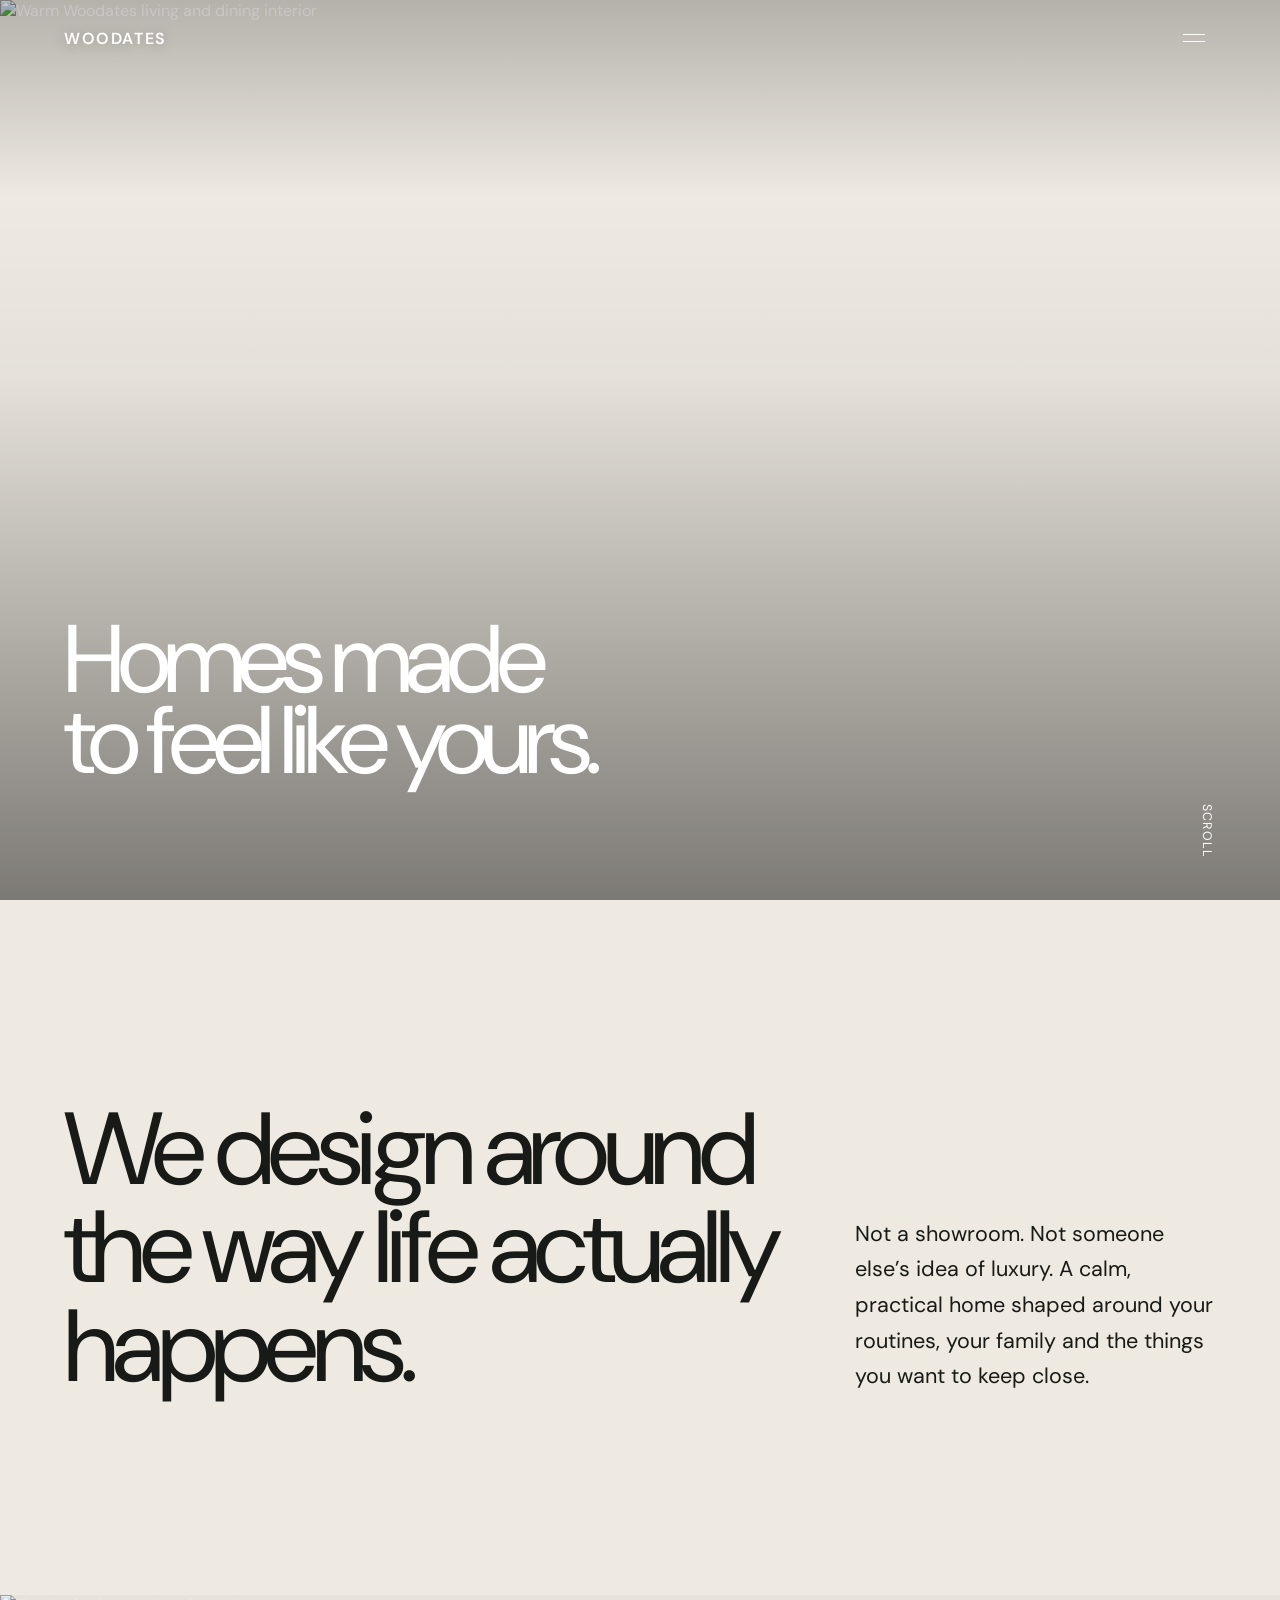
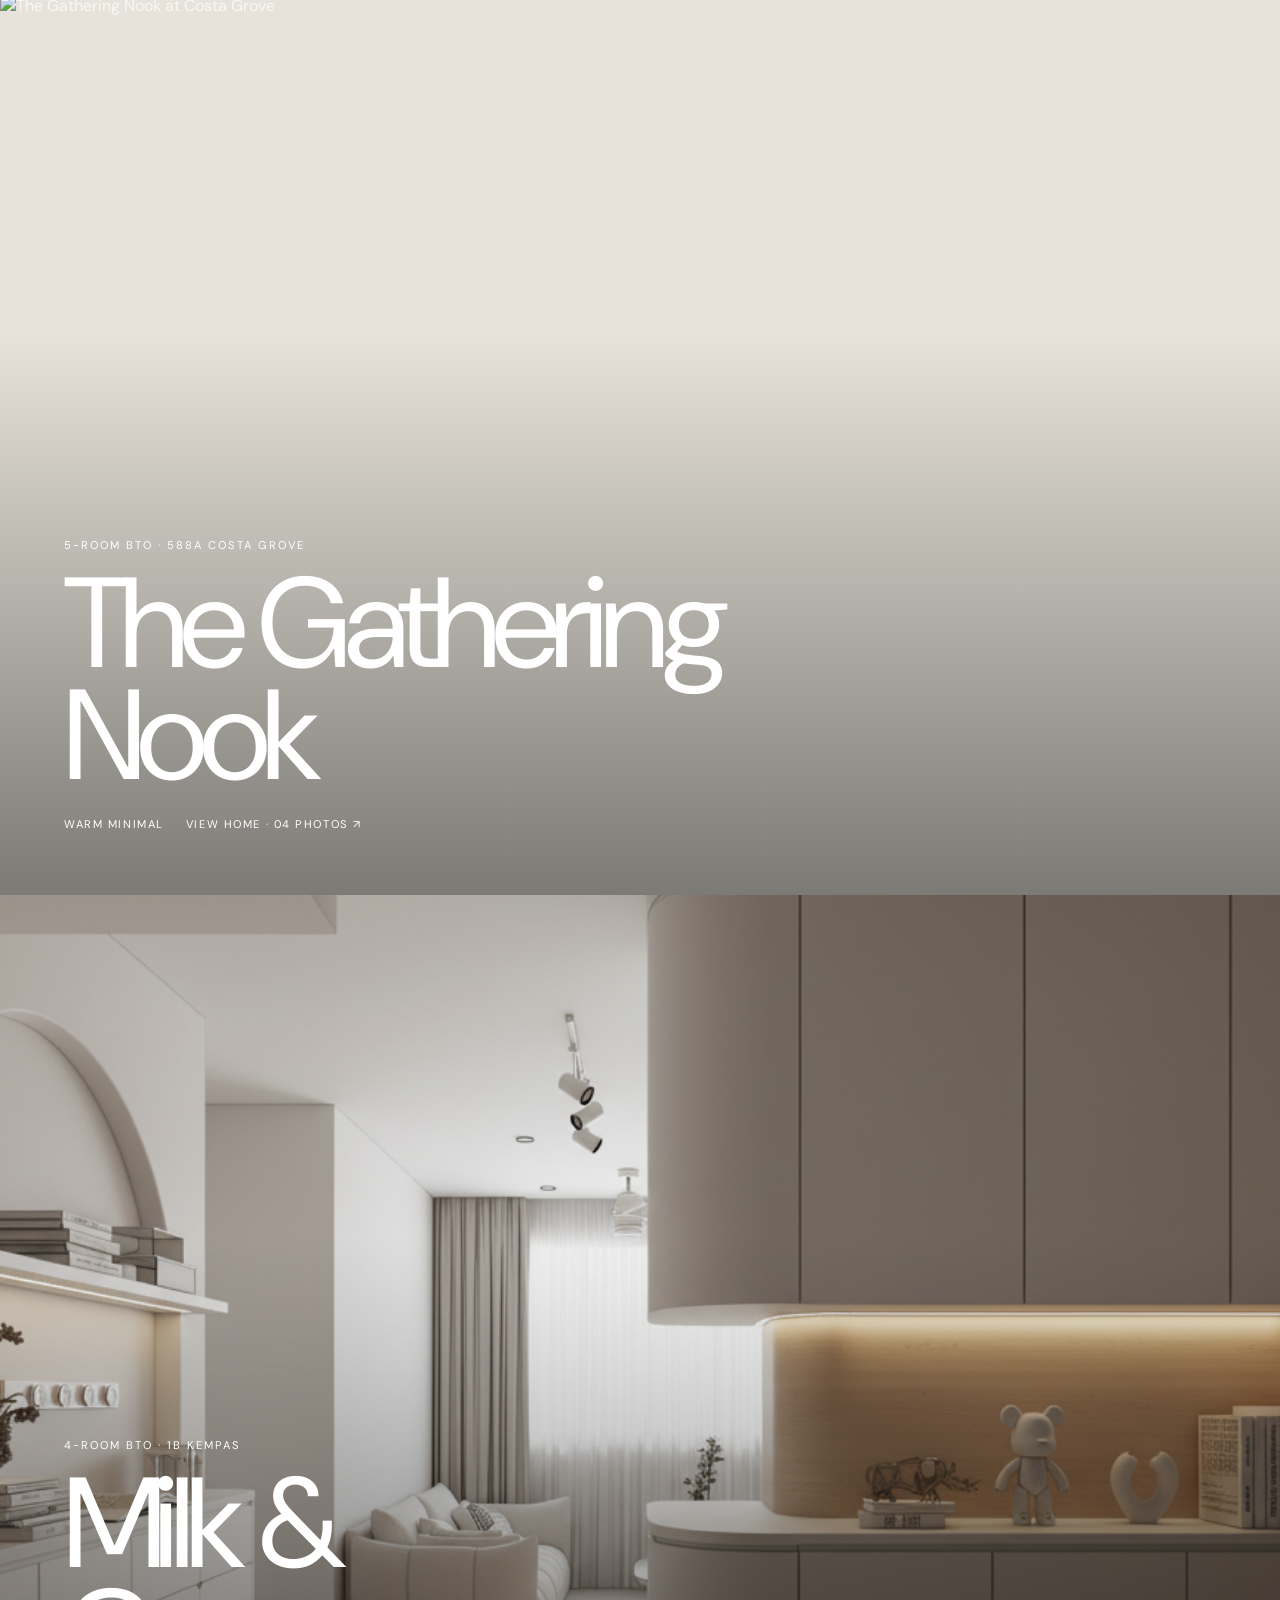
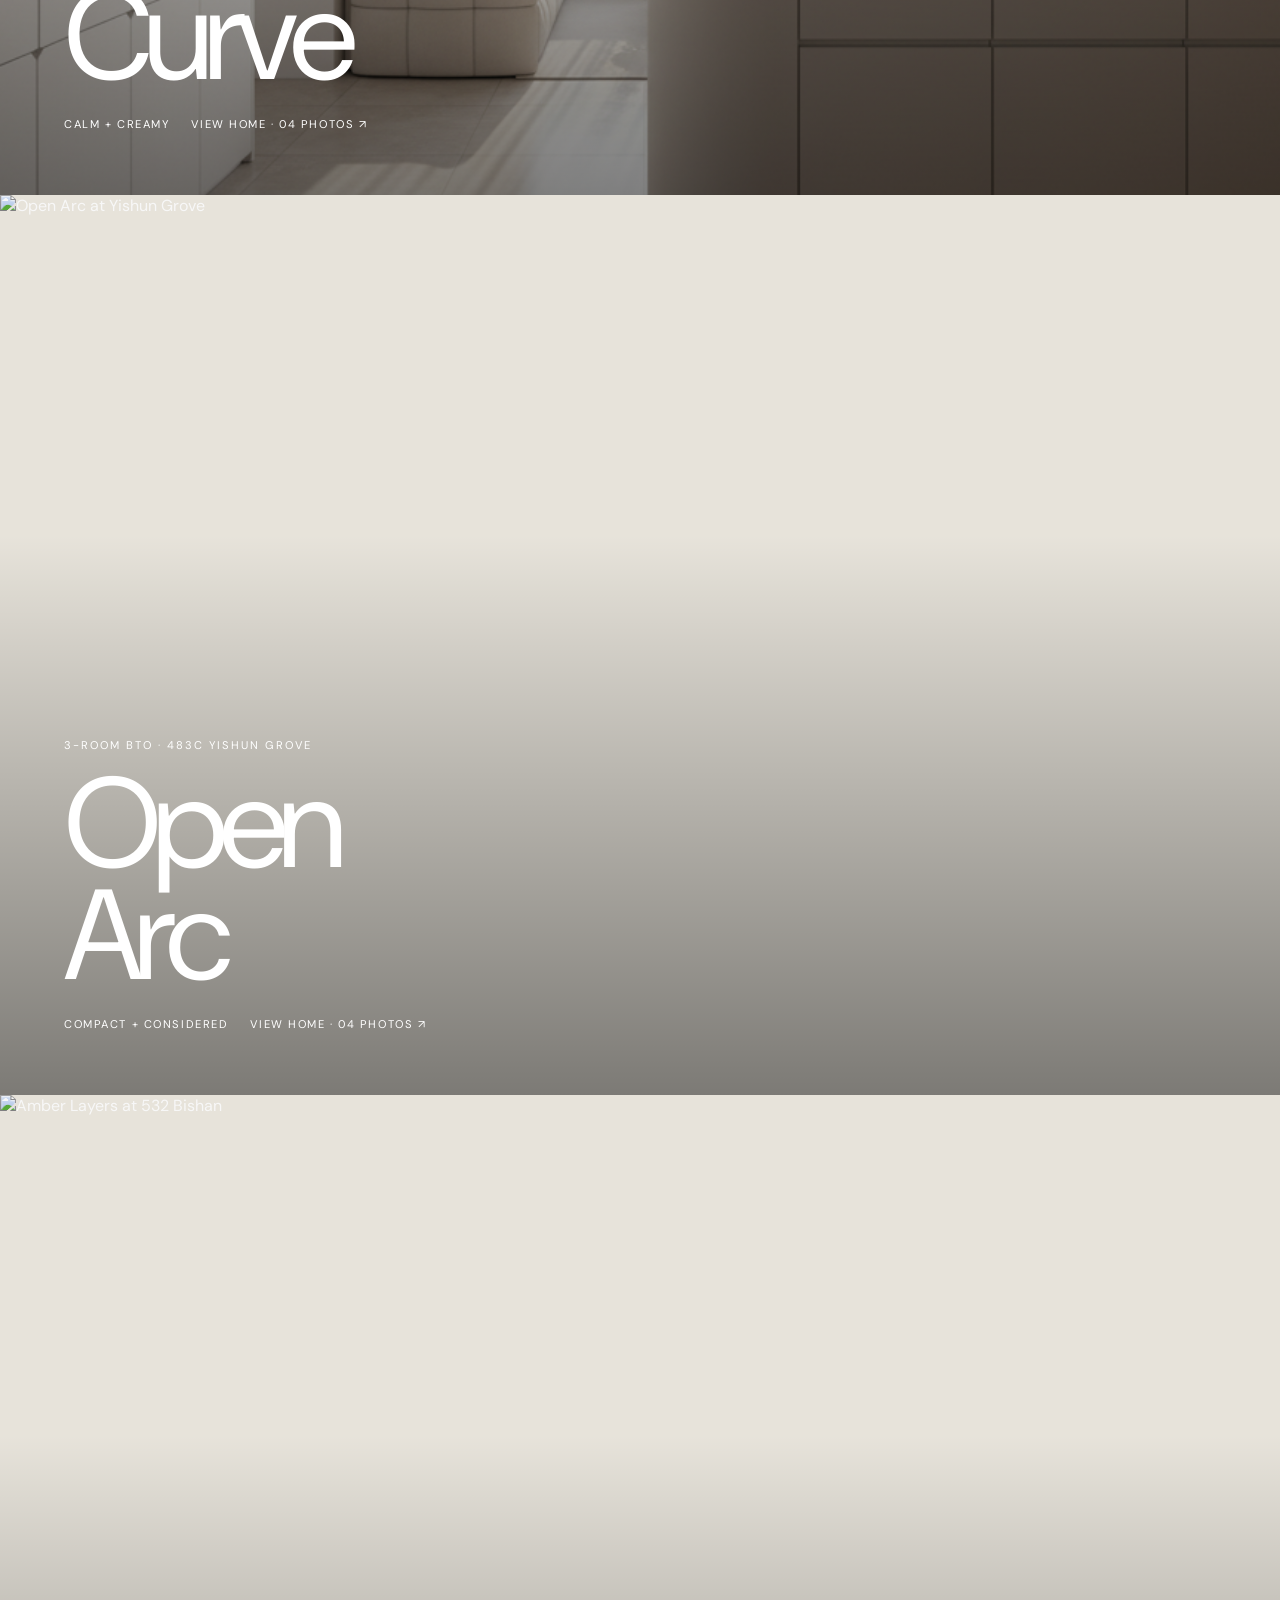
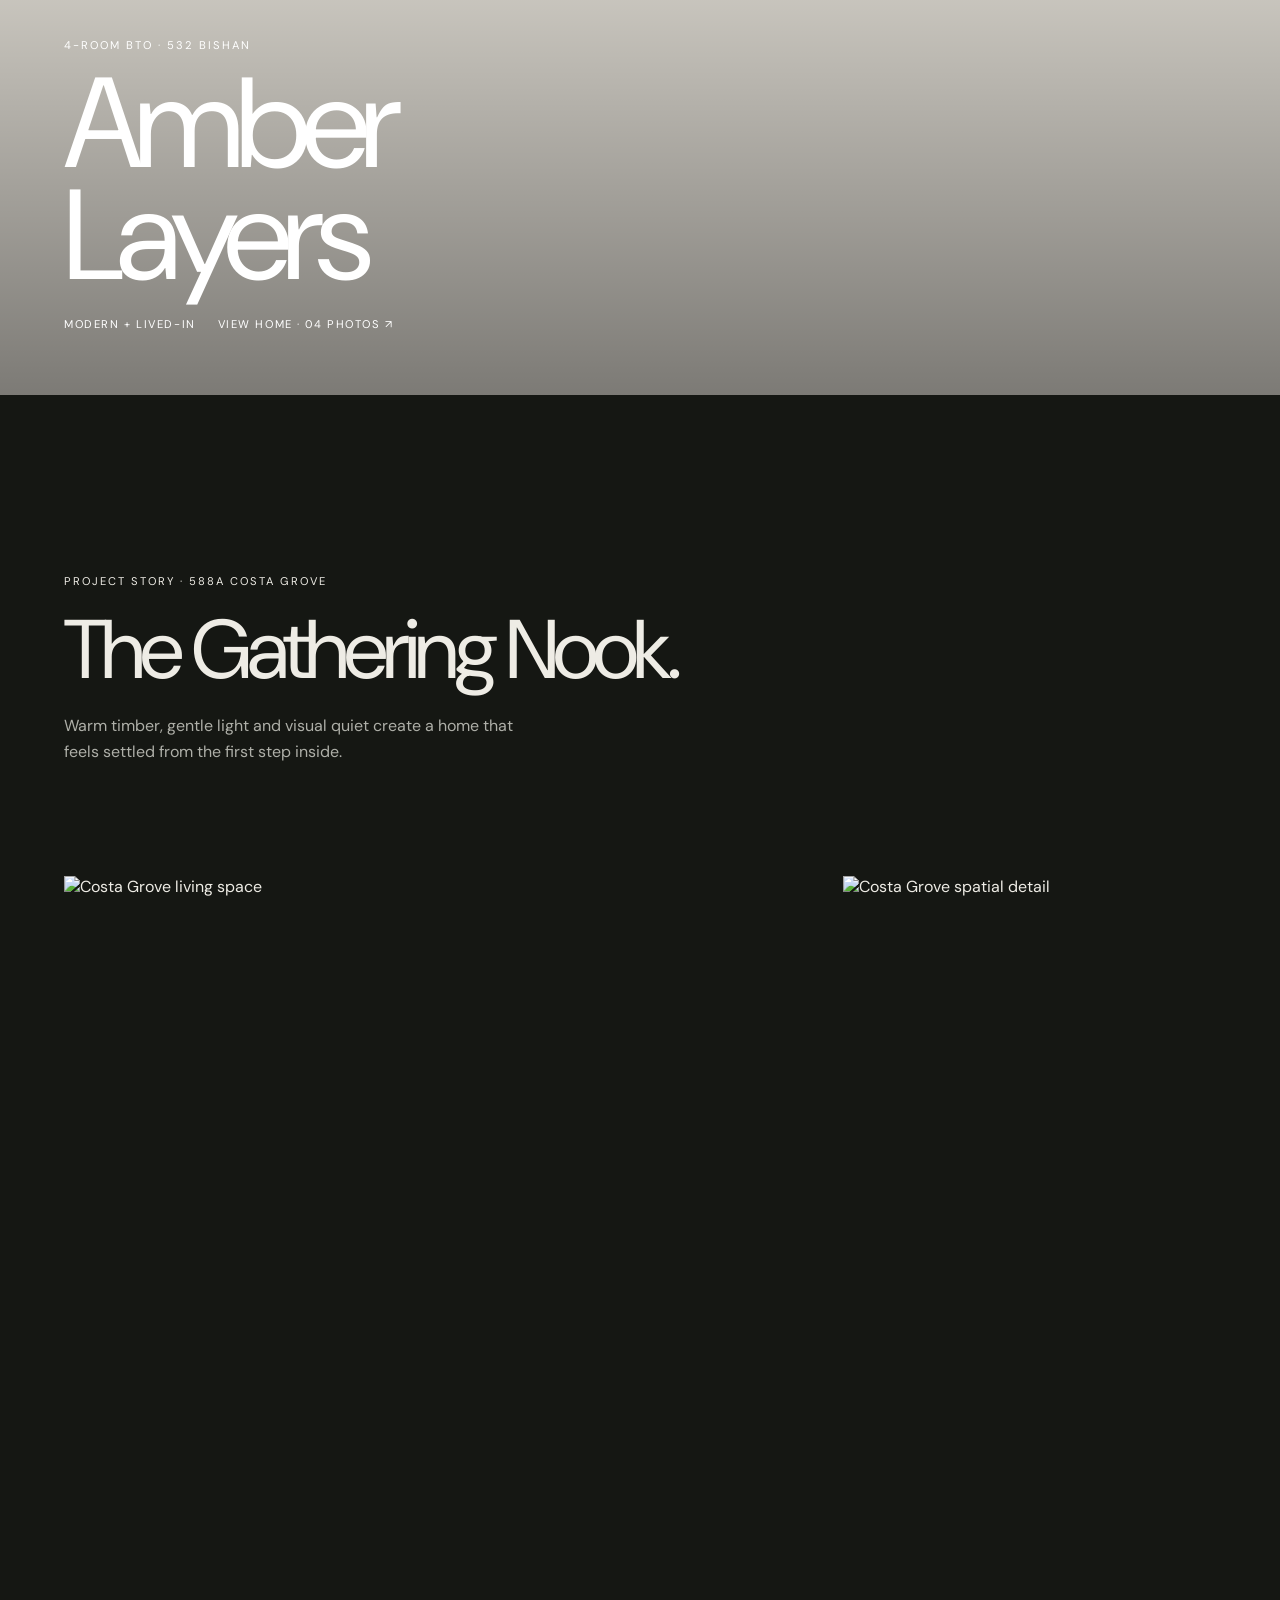
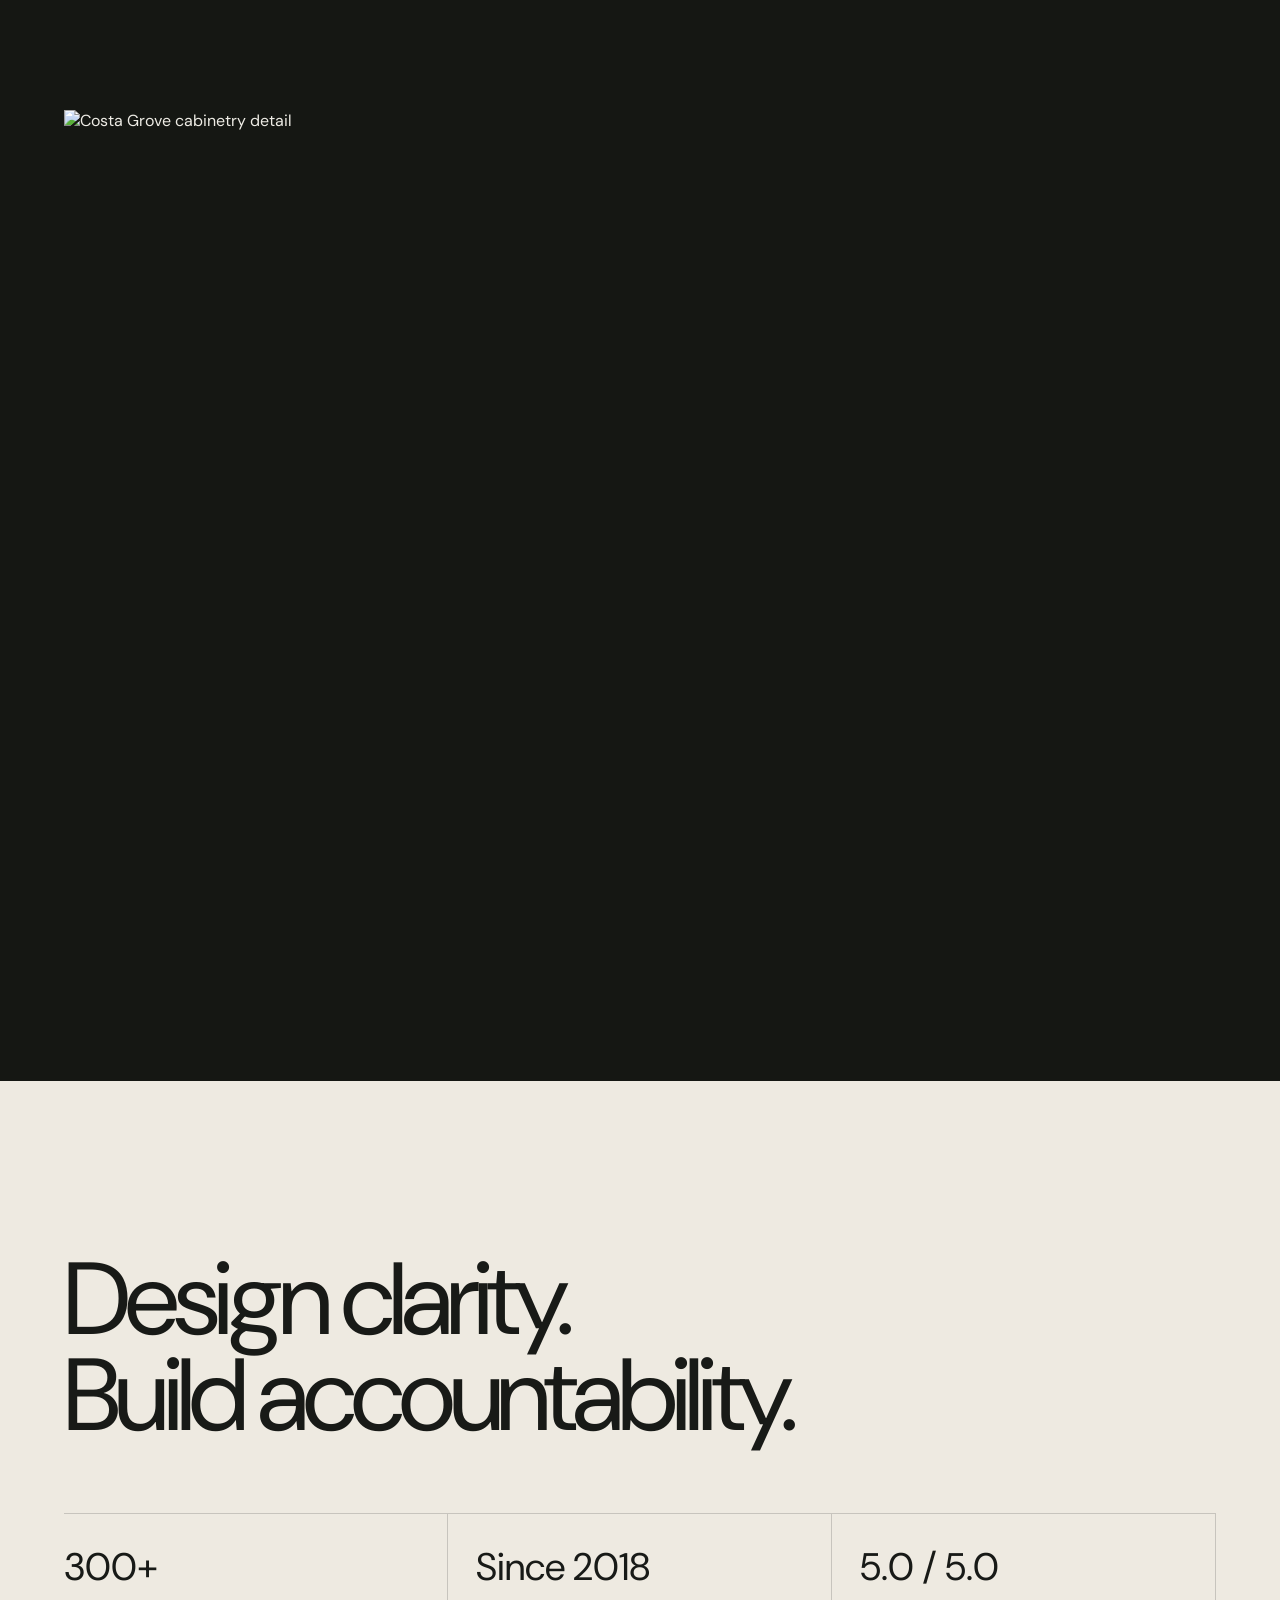
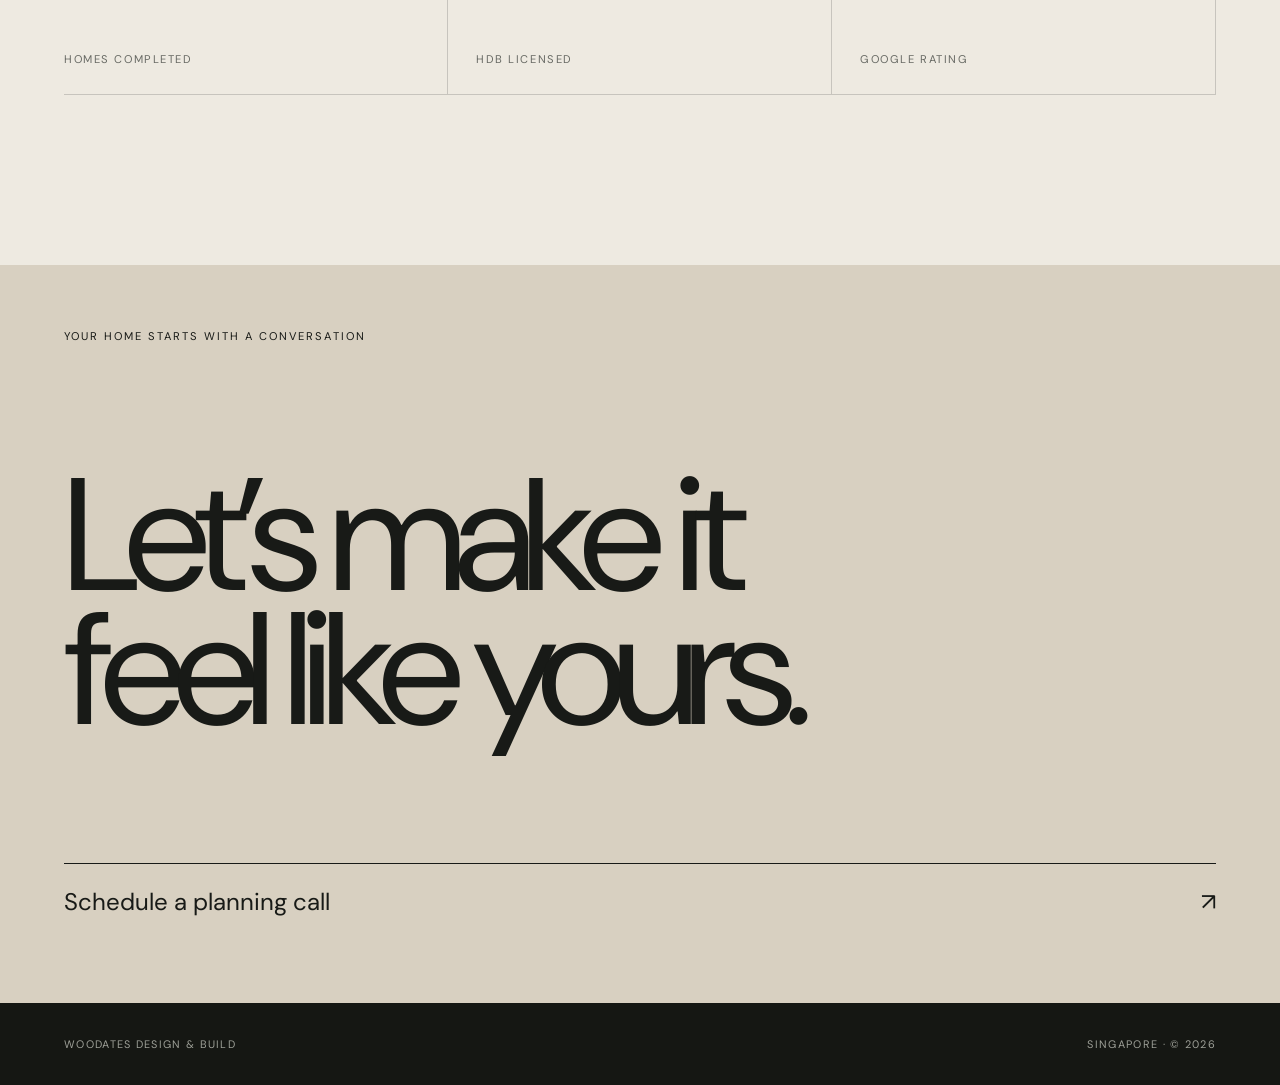
==== index.html @ d30adf9d "Unify navigation and responsive project experience" ====
<!doctype html>
<html lang="en">
<head>
  <meta charset="utf-8">
  <meta name="viewport" content="width=device-width,initial-scale=1,viewport-fit=cover">
  <meta name="theme-color" content="#1a1c18">
  <meta name="description" content="Woodates — thoughtful interior design and build for homes in Singapore.">
  <title>Woodates — Homes made to feel like yours</title>
  <link rel="preconnect" href="https://fonts.googleapis.com">
  <link rel="preconnect" href="https://fonts.gstatic.com" crossorigin>
  <link href="https://fonts.googleapis.com/css2?family=DM+Sans:wght@300;400;500;600&display=swap" rel="stylesheet">
  <link href="site-nav.css" rel="stylesheet">
  <link href="project-gallery.css" rel="stylesheet">
  <style>
    :root{--ink:#181a17;--paper:#eeeae1;--soft:#b8b4aa;--line:rgba(24,26,23,.18);--pad:clamp(20px,5vw,72px)}
    *{box-sizing:border-box}html{scroll-behavior:smooth;background:var(--ink)}body{margin:0;background:var(--paper);color:var(--ink);font-family:"DM Sans",sans-serif;-webkit-font-smoothing:antialiased}body.menu-open{overflow:hidden}a{color:inherit;text-decoration:none}button{font:inherit}img{display:block;width:100%}
    .header{position:fixed;z-index:50;inset:0 0 auto;display:flex;align-items:center;justify-content:space-between;height:calc(76px + env(safe-area-inset-top));padding:env(safe-area-inset-top) var(--pad) 0;color:#fff;text-shadow:0 1px 14px rgba(0,0,0,.28);transition:background .35s,backdrop-filter .35s}.header.scrolled{background:rgba(20,22,19,.56);backdrop-filter:blur(14px)}.brand{font-size:1rem;font-weight:600;letter-spacing:.1em;text-transform:uppercase}.menu-btn{position:relative;width:44px;height:44px;border:0;background:none;color:inherit;cursor:pointer}.menu-btn span,.menu-btn:after{content:"";position:absolute;left:11px;width:22px;height:1px;background:currentColor;transition:.3s}.menu-btn span{top:18px}.menu-btn:after{top:25px}.menu-open .menu-btn span{transform:translateY(3.5px) rotate(45deg)}.menu-open .menu-btn:after{transform:translateY(-3.5px) rotate(-45deg)}
    .menu{position:fixed;z-index:40;inset:0;background:#171916;color:#f3f0e8;padding:calc(120px + env(safe-area-inset-top)) var(--pad) calc(36px + env(safe-area-inset-bottom));display:flex;flex-direction:column;justify-content:space-between;visibility:hidden;opacity:0;transition:.4s}.menu-open .menu{visibility:visible;opacity:1}.menu nav{display:grid;gap:7px}.menu nav a{font-size:clamp(2.8rem,13vw,7rem);line-height:.96;letter-spacing:-.055em;transform:translateY(15px);opacity:0;transition:.45s}.menu-open .menu nav a{transform:none;opacity:1}.menu small{color:#9b9d95;text-transform:uppercase;letter-spacing:.16em}
    .hero{position:relative;min-height:100svh;color:#fff;overflow:hidden}.hero img{position:absolute;inset:0;height:100%;object-fit:cover;object-position:54% center}.hero:after,.project:after{content:"";position:absolute;inset:0}.hero:after{background:linear-gradient(180deg,rgba(0,0,0,.24) 0,rgba(0,0,0,0) 22%,rgba(0,0,0,.04) 42%,rgba(0,0,0,.48) 100%)}.project:after{background:linear-gradient(180deg,rgba(0,0,0,.03) 38%,rgba(0,0,0,.48) 100%)}.hero-copy{position:absolute;z-index:2;left:var(--pad);right:var(--pad);bottom:calc(42px + env(safe-area-inset-bottom))}.eyebrow{font-size:.7rem;letter-spacing:.18em;text-transform:uppercase}.hero h1{font-size:clamp(3.2rem,15vw,9rem);line-height:.84;letter-spacing:-.065em;font-weight:400;margin:0 0 22px;max-width:1100px}.hero-meta{display:flex;justify-content:flex-end;align-items:end;font-size:.78rem;line-height:1.45;text-transform:uppercase;letter-spacing:.1em}.scroll{writing-mode:vertical-rl}
    .manifesto{padding:clamp(88px,16vw,200px) var(--pad);display:grid;gap:40px}.manifesto h2{font-size:clamp(2.8rem,8vw,7rem);font-weight:400;line-height:.96;letter-spacing:-.055em;margin:0;max-width:1200px}.manifesto p{font-size:clamp(1rem,2vw,1.35rem);line-height:1.65;max-width:540px;margin:0 0 0 auto}
    .project{position:relative;display:block;width:100%;min-height:88svh;color:#fff;overflow:hidden;isolation:isolate}.project>img{position:absolute;inset:0;height:100%;object-fit:cover;transition:transform 1.2s cubic-bezier(.2,.8,.2,1)}.project:hover>img{transform:scale(1.025)}.project-copy{position:absolute;z-index:2;left:var(--pad);right:var(--pad);bottom:var(--pad);pointer-events:none}.project h2{font-size:clamp(2.7rem,11vw,8rem);font-weight:400;line-height:.88;letter-spacing:-.06em;margin:14px 0 24px;max-width:850px}.project-meta{display:flex;gap:22px;font-size:.7rem;letter-spacing:.14em;text-transform:uppercase}.p1>img{object-position:50% 55%}.p2>img{object-position:60% center}.p3>img{object-position:50% center}.p4>img{object-position:58% center}
    .sequence{background:#151713;color:#eeece5;padding:clamp(95px,14vw,180px) 0}.sequence-head{padding:0 var(--pad) clamp(60px,9vw,110px);display:grid;gap:25px}.sequence-head h2{font-size:clamp(3rem,10vw,8rem);line-height:.9;letter-spacing:-.06em;font-weight:400;margin:0}.sequence-head p{margin:0;max-width:470px;color:#aeafa8;line-height:1.65}.sequence-grid{display:grid;gap:3px}.sequence-grid img{height:74svh;object-fit:cover}.sequence-grid img:nth-child(1){object-position:50% center}.sequence-grid img:nth-child(2){object-position:62% center}.sequence-grid img:nth-child(3){object-position:45% center}
    .trust{padding:clamp(90px,14vw,170px) var(--pad);display:grid;gap:70px}.trust h2{font-size:clamp(2.8rem,8vw,7rem);line-height:.94;letter-spacing:-.055em;font-weight:400;margin:0;max-width:900px}.facts{display:grid;border-top:1px solid var(--line)}.fact{padding:24px 0;border-bottom:1px solid var(--line);display:flex;justify-content:space-between;gap:30px}.fact span:first-child{font-size:clamp(1.35rem,3vw,2.4rem)}.fact span:last-child{font-size:.7rem;letter-spacing:.14em;text-transform:uppercase;text-align:right;color:#686a64}
    .cta{min-height:82svh;background:#d8d0c1;padding:var(--pad);display:flex;flex-direction:column;justify-content:space-between}.cta h2{font-size:clamp(3.4rem,13vw,10rem);font-weight:400;line-height:.84;letter-spacing:-.07em;margin:50px 0;max-width:1200px}.cta-link{display:flex;justify-content:space-between;align-items:center;border-top:1px solid var(--ink);padding:22px 0;font-size:clamp(1rem,2.5vw,1.5rem)}footer{background:#151713;color:#9ea098;padding:34px var(--pad) calc(34px + env(safe-area-inset-bottom));display:flex;justify-content:space-between;gap:20px;font-size:.68rem;letter-spacing:.12em;text-transform:uppercase}
    .reveal{opacity:0;transform:translateY(35px);transition:opacity .8s,transform .8s}.reveal.in{opacity:1;transform:none}
    @media(min-width:760px){.hero h1{font-size:clamp(4.5rem,7.5vw,6.75rem);max-width:900px}.sequence-head h2{font-size:clamp(4rem,6.5vw,6rem)}.manifesto{grid-template-columns:1.35fr .65fr;align-items:end}.sequence-grid{grid-template-columns:1.35fr .65fr;gap:4px;padding:0 var(--pad)}.sequence-grid img{height:78vh}.sequence-grid img:nth-child(3){grid-column:1/-1;height:88vh;margin-top:clamp(70px,10vw,140px)}.facts{grid-template-columns:repeat(3,1fr)}.fact{display:block;border-right:1px solid var(--line);padding:28px}.fact:first-child{padding-left:0}.fact span{display:block}.fact span:last-child{text-align:left;margin-top:60px}.project{min-height:100vh}}
    @media(prefers-reduced-motion:reduce){html{scroll-behavior:auto}.reveal{opacity:1;transform:none}.project>img{transition:none}}
  </style>
</head>
<body>
  <header class="header"><a class="brand" href="#top">Woodates</a><button class="menu-btn" aria-label="Open menu" aria-expanded="false"><span></span></button></header>
  <aside class="menu" aria-hidden="true"><nav class="site-links"><a href="index.html">Home</a><a href="portfolio-immersive.html">Projects</a><details class="nav-group"><summary>Start Here</summary><div class="nav-sub"><a href="3-room-immersive.html">3-room package</a><a href="4-room-immersive.html">4-room package</a><a href="5-room-immersive.html">5-room package</a></div></details><a href="about-immersive.html">About Us</a><a href="contact-immersive.html">Contact Us</a></nav><small>Interior design + build · Singapore</small></aside>
  <main id="top">
    <section class="hero">
      <img src="5-room-BTO-package-images/589C-Pasir-Ris-Drive-cozy-modern/589C-Pasir-Ris-Drive-cozy-modern-1.png" alt="Warm Woodates living and dining interior">
      <div class="hero-copy"><h1>Homes made<br>to feel like yours.</h1><div class="hero-meta"><span class="scroll">Scroll</span></div></div>
    </section>
    <section class="manifesto" id="approach"><h2 class="reveal">We design around the way life actually happens.</h2><p class="reveal">Not a showroom. Not someone else’s idea of luxury. A calm, practical home shaped around your routines, your family and the things you want to keep close.</p></section>
    <section id="projects">
      <article class="project p1"><img src="5-room-BTO-package-images/588A-Costa-Grove-warm-minimalist/588A-Costa-Grove-warm-minimalist-1.png" alt="The Gathering Nook at Costa Grove"><button class="project-trigger" type="button" data-project="gathering-nook" aria-label="View The Gathering Nook at 588A Costa Grove"></button><div class="project-copy"><span class="eyebrow">5-room BTO · 588A Costa Grove</span><h2>The Gathering<br>Nook</h2><div class="project-meta"><span>Warm minimal</span><span>View home · 04 photos ↗</span></div></div></article>
      <article class="project p2"><img src="images/kempas-creamy-1.png" alt="Milk & Curve at 1B Kempas"><button class="project-trigger" type="button" data-project="milk-curve" aria-label="View Milk and Curve at 1B Kempas"></button><div class="project-copy"><span class="eyebrow">4-room BTO · 1B Kempas</span><h2>Milk &amp;<br>Curve</h2><div class="project-meta"><span>Calm + creamy</span><span>View home · 04 photos ↗</span></div></div></article>
      <article class="project p3"><img src="3-room/483C-Yishun-Grove-Warm-Minimalist/483C-Yishun-Grove-Warm-Minimalist-1.png" alt="Open Arc at Yishun Grove"><button class="project-trigger" type="button" data-project="open-arc" aria-label="View Open Arc at 483C Yishun Grove"></button><div class="project-copy"><span class="eyebrow">3-room BTO · 483C Yishun Grove</span><h2>Open<br>Arc</h2><div class="project-meta"><span>Compact + considered</span><span>View home · 04 photos ↗</span></div></div></article>
      <article class="project p4"><img src="images/532-Bishan-01.png" alt="Amber Layers at 532 Bishan"><button class="project-trigger" type="button" data-project="amber-layers" aria-label="View Amber Layers at 532 Bishan"></button><div class="project-copy"><span class="eyebrow">4-room BTO · 532 Bishan</span><h2>Amber<br>Layers</h2><div class="project-meta"><span>Modern + lived-in</span><span>View home · 04 photos ↗</span></div></div></article>
    </section>
    <section class="sequence" id="quiet-family-home"><div class="sequence-head"><span class="eyebrow">Project story · 588A Costa Grove</span><h2 class="reveal">The Gathering Nook.</h2><p class="reveal">Warm timber, gentle light and visual quiet create a home that feels settled from the first step inside.</p></div><div class="sequence-grid"><img src="5-room-BTO-package-images/588A-Costa-Grove-warm-minimalist/588A-Costa-Grove-warm-minimalist-2.png" alt="Costa Grove living space"><img src="5-room-BTO-package-images/588A-Costa-Grove-warm-minimalist/588A-Costa-Grove-warm-minimalist-4.png" alt="Costa Grove spatial detail"><img src="5-room-BTO-package-images/588A-Costa-Grove-warm-minimalist/588A-Costa-Grove-warm-minimalist-3.png" alt="Costa Grove cabinetry detail"></div></section>
    <section class="trust" id="about"><h2 class="reveal">Design clarity.<br>Build accountability.</h2><div class="facts"><div class="fact"><span>300+</span><span>Homes completed</span></div><div class="fact"><span>Since 2018</span><span>HDB licensed</span></div><div class="fact"><span>5.0 / 5.0</span><span>Google rating</span></div></div></section>
    <section class="cta" id="contact"><span class="eyebrow">Your home starts with a conversation</span><h2 class="reveal">Let’s make it<br>feel like yours.</h2><a class="cta-link" href="https://wa.me/message/BKNNSDC54PN6L1" target="_blank" rel="noopener"><span>Schedule a planning call</span><span>↗</span></a></section>
  </main>
  <footer><span>Woodates Design &amp; Build</span><span>Singapore · © 2026</span></footer>
  <script>
    const body=document.body,header=document.querySelector('.header'),button=document.querySelector('.menu-btn'),menu=document.querySelector('.menu');
    function toggleMenu(force){const open=typeof force==='boolean'?force:!body.classList.contains('menu-open');body.classList.toggle('menu-open',open);button.setAttribute('aria-expanded',open);button.setAttribute('aria-label',open?'Close menu':'Open menu');menu.setAttribute('aria-hidden',!open)}
    button.addEventListener('click',()=>toggleMenu());menu.querySelectorAll('a').forEach(a=>a.addEventListener('click',()=>toggleMenu(false)));addEventListener('scroll',()=>header.classList.toggle('scrolled',scrollY>40),{passive:true});
    const observer=new IntersectionObserver(entries=>entries.forEach(e=>e.target.classList.toggle('in',e.isIntersecting)),{threshold:.14});document.querySelectorAll('.reveal').forEach(el=>observer.observe(el));
  </script>
  <script>window.WOODATES_PROJECTS=[
    {id:"gathering-nook",name:"The Gathering Nook",property:"5-room BTO",address:"588A Costa Grove",images:["5-room-BTO-package-images/588A-Costa-Grove-warm-minimalist/588A-Costa-Grove-warm-minimalist-1.png","5-room-BTO-package-images/588A-Costa-Grove-warm-minimalist/588A-Costa-Grove-warm-minimalist-2.png","5-room-BTO-package-images/588A-Costa-Grove-warm-minimalist/588A-Costa-Grove-warm-minimalist-3.png","5-room-BTO-package-images/588A-Costa-Grove-warm-minimalist/588A-Costa-Grove-warm-minimalist-4.png"]},
    {id:"milk-curve",name:"Milk & Curve",property:"4-room BTO",address:"1B Kempas",images:["images/kempas-creamy-1.png","images/kempas-creamy-2.png","images/kempas-creamy-3.png","images/kempas-creamy-4.png"]},
    {id:"open-arc",name:"Open Arc",property:"3-room BTO",address:"483C Yishun Grove",images:["3-room/483C-Yishun-Grove-Warm-Minimalist/483C-Yishun-Grove-Warm-Minimalist-1.png","3-room/483C-Yishun-Grove-Warm-Minimalist/483C-Yishun-Grove-Warm-Minimalist-2.png","3-room/483C-Yishun-Grove-Warm-Minimalist/483C-Yishun-Grove-Warm-Minimalist-3.png","3-room/483C-Yishun-Grove-Warm-Minimalist/483C-Yishun-Grove-Warm-Minimalist-4.png"]},
    {id:"amber-layers",name:"Amber Layers",property:"4-room BTO",address:"532 Bishan",images:["images/532-Bishan-01.png","images/532-bishan-02.png","images/532-bishan-03.png","images/532-bishan-04.png"]}
  ];</script>
  <script src="project-gallery.js"></script>
</body>
</html>
---- site-nav.css ----
.menu .site-links{display:grid;gap:5px;overflow-y:auto;overscroll-behavior:contain;padding-bottom:14px}
.menu .site-links>a,.menu .nav-group>summary{font-size:clamp(2.15rem,9.5vw,5.5rem);line-height:.98;letter-spacing:-.055em}
.menu .nav-group>summary{list-style:none;cursor:pointer;display:flex;align-items:center;justify-content:space-between;gap:20px}
.menu .nav-group>summary::-webkit-details-marker{display:none}
.menu .nav-group>summary:after{content:'+';font-size:.55em;font-weight:300;letter-spacing:0}
.menu .nav-group[open]>summary:after{content:'−'}
.menu .nav-sub{display:grid;gap:8px;padding:12px 0 14px 18px;border-left:1px solid rgba(255,255,255,.25)}
.menu .nav-sub a{font-size:clamp(.95rem,3.5vw,1.35rem);line-height:1.2;letter-spacing:.04em;text-transform:uppercase;color:#aeb0a8}
@media(min-width:760px){.menu .site-links>a,.menu .nav-group>summary{font-size:clamp(2.7rem,5.5vw,5rem)}.menu .nav-sub{grid-template-columns:repeat(3,max-content);gap:24px;padding-left:24px}}
---- project-gallery.css ----
.project-trigger{position:absolute;z-index:3;inset:0;width:100%;height:100%;border:0;background:transparent;color:transparent;cursor:pointer}
.project-trigger:focus-visible{outline:2px solid #fff;outline-offset:-8px}
.project-view{white-space:nowrap}
body.gallery-open{overflow:hidden}
.gallery{position:fixed;z-index:200;inset:0;width:100%;height:100vh;height:100dvh;background:#0d0f0c;color:#fff;display:flex;flex-direction:column;visibility:hidden;opacity:0;pointer-events:none;transition:opacity .28s ease,visibility .28s ease;overscroll-behavior:none}
.gallery.open{visibility:visible;opacity:1;pointer-events:auto}
.gallery-stage{position:relative;flex:1;min-height:0;display:flex;align-items:center;justify-content:center;padding:calc(70px + env(safe-area-inset-top)) 0 calc(116px + env(safe-area-inset-bottom));overflow:hidden;touch-action:pan-y}
.gallery-image{width:100%;height:100%;object-fit:contain;user-select:none;-webkit-user-drag:none;opacity:1;transition:opacity .18s ease}
.gallery-image.changing{opacity:.18}
.gallery-close,.gallery-nav{position:absolute;z-index:2;border:0;background:rgba(13,15,12,.46);color:#fff;cursor:pointer;display:grid;place-items:center;backdrop-filter:blur(8px)}
.gallery-close{top:calc(18px + env(safe-area-inset-top));right:20px;width:44px;height:44px;border-radius:50%;font-size:27px;font-weight:300}
.gallery-nav{top:50%;width:48px;height:64px;transform:translateY(-50%);font-size:28px}
.gallery-prev{left:0}.gallery-next{right:0}
.gallery-close:focus-visible,.gallery-nav:focus-visible{outline:2px solid #fff;outline-offset:2px}
.gallery-meta{position:absolute;z-index:2;left:20px;right:20px;bottom:calc(20px + env(safe-area-inset-bottom));display:grid;grid-template-columns:1fr auto;gap:8px 20px;align-items:end;pointer-events:none;text-shadow:0 1px 15px #000}
.gallery-address{grid-column:1/-1;font-size:.66rem;letter-spacing:.15em;text-transform:uppercase;color:#c4c5bf}
.gallery-name{font-size:clamp(1.75rem,7vw,3.2rem);line-height:.95;letter-spacing:-.05em}
.gallery-count{font-size:.7rem;letter-spacing:.14em;text-transform:uppercase}
@media(min-width:760px){.gallery-stage{padding:72px 76px 105px}.gallery-meta{left:76px;right:76px;bottom:30px}.gallery-nav{width:58px;height:84px}.gallery-prev{left:8px}.gallery-next{right:8px}}
@media(prefers-reduced-motion:reduce){.gallery,.gallery-image{transition:none}}
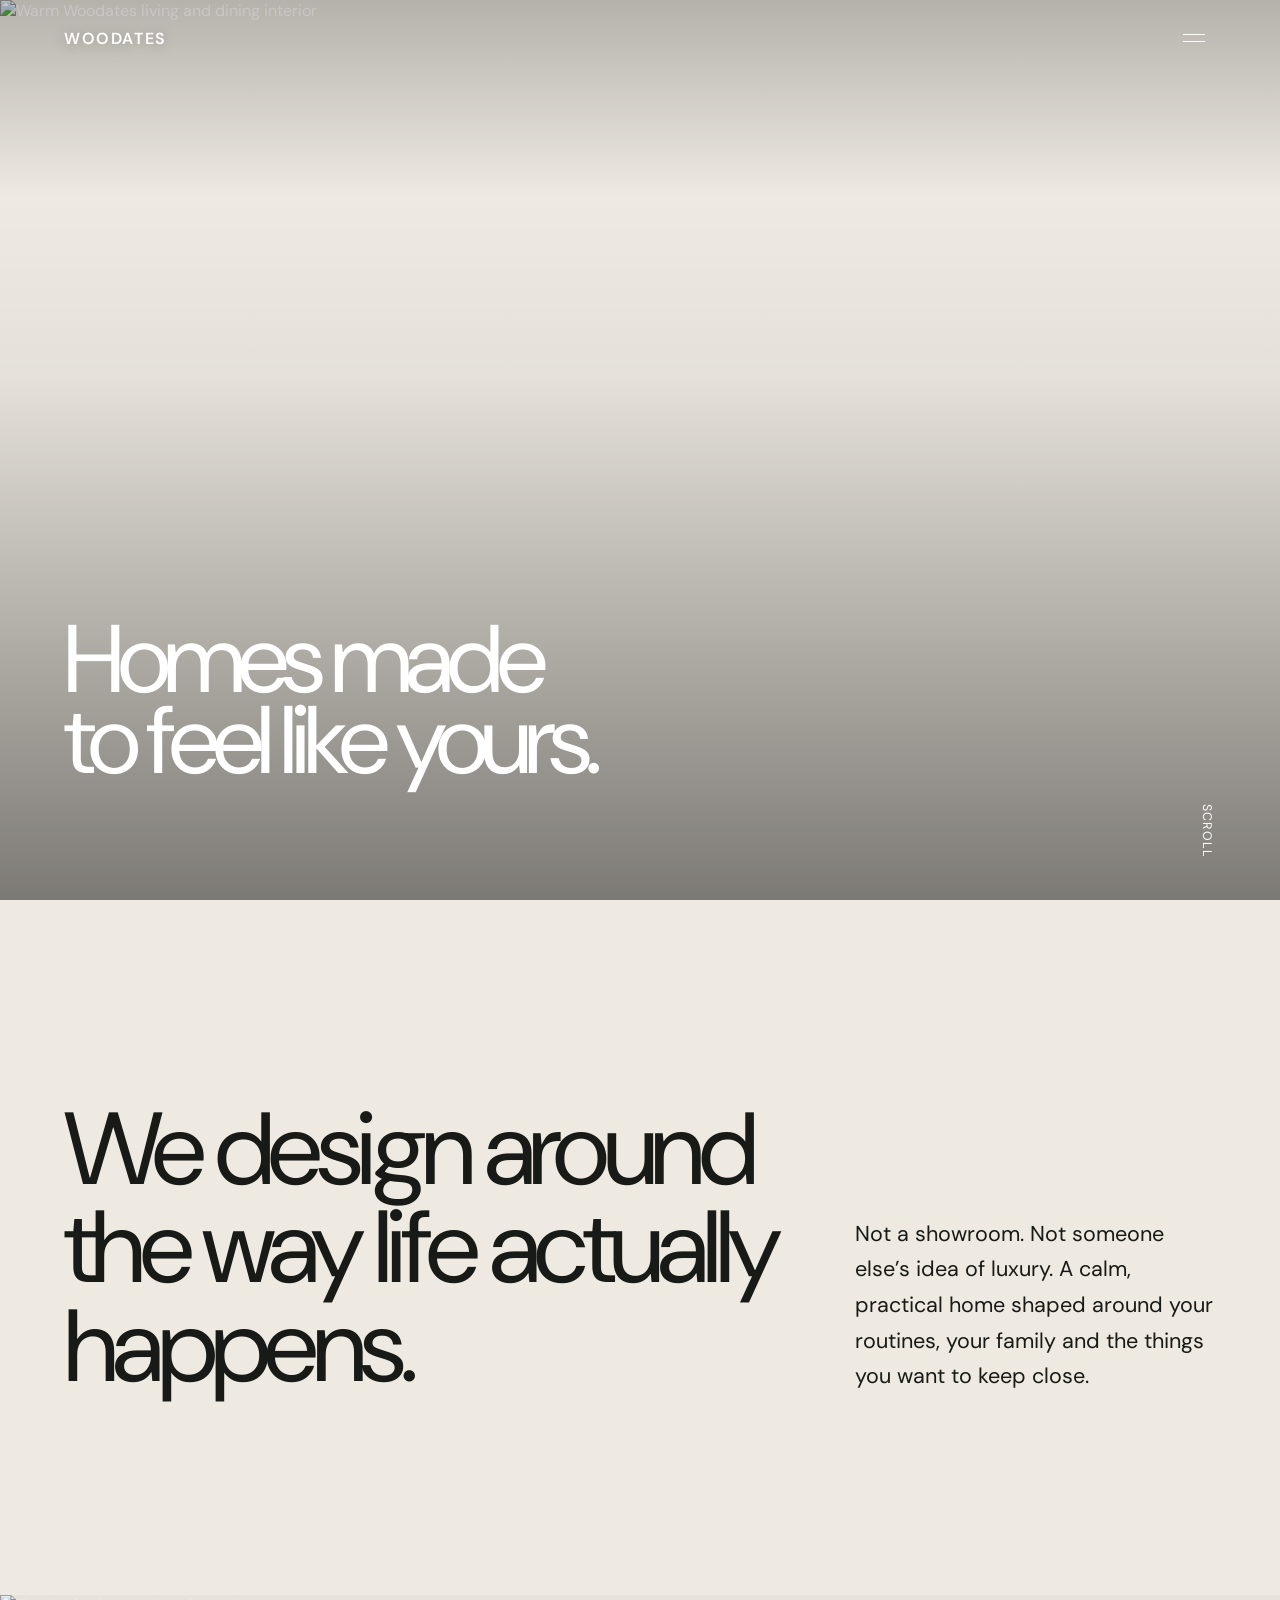
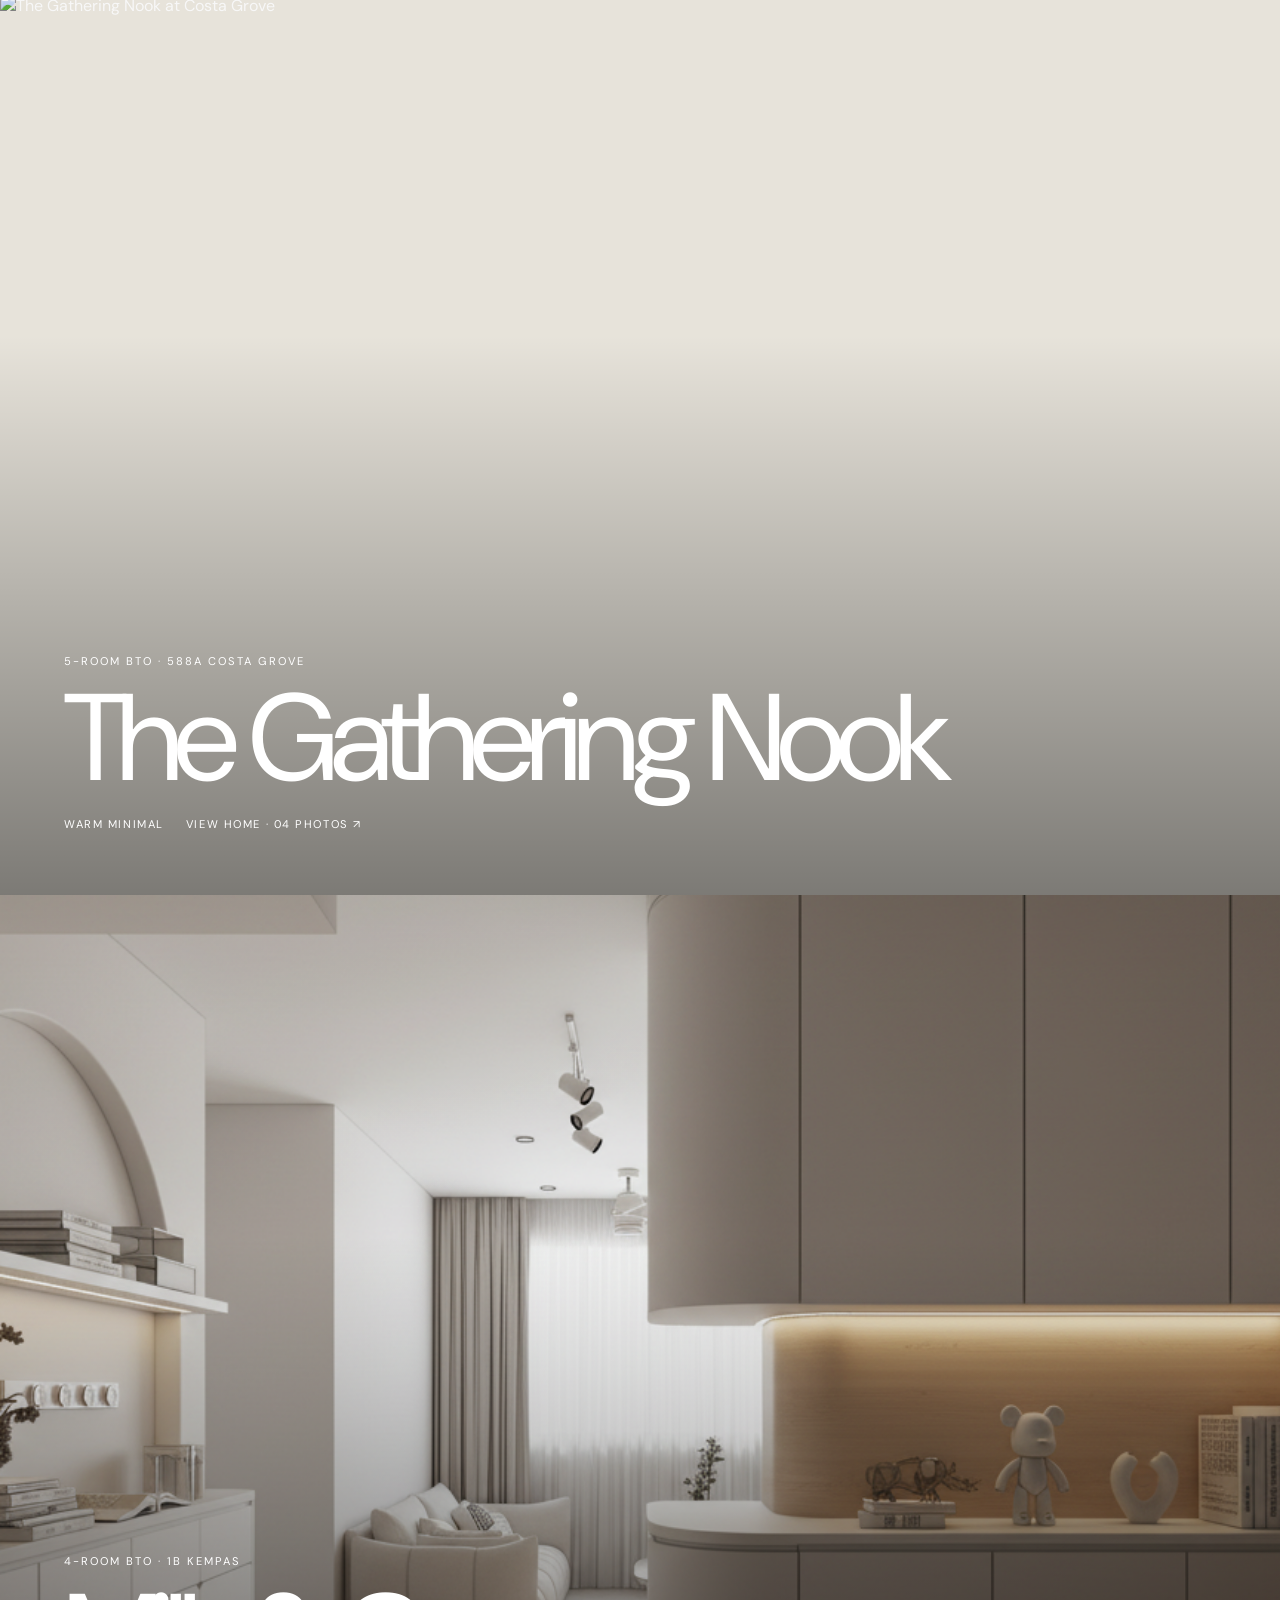
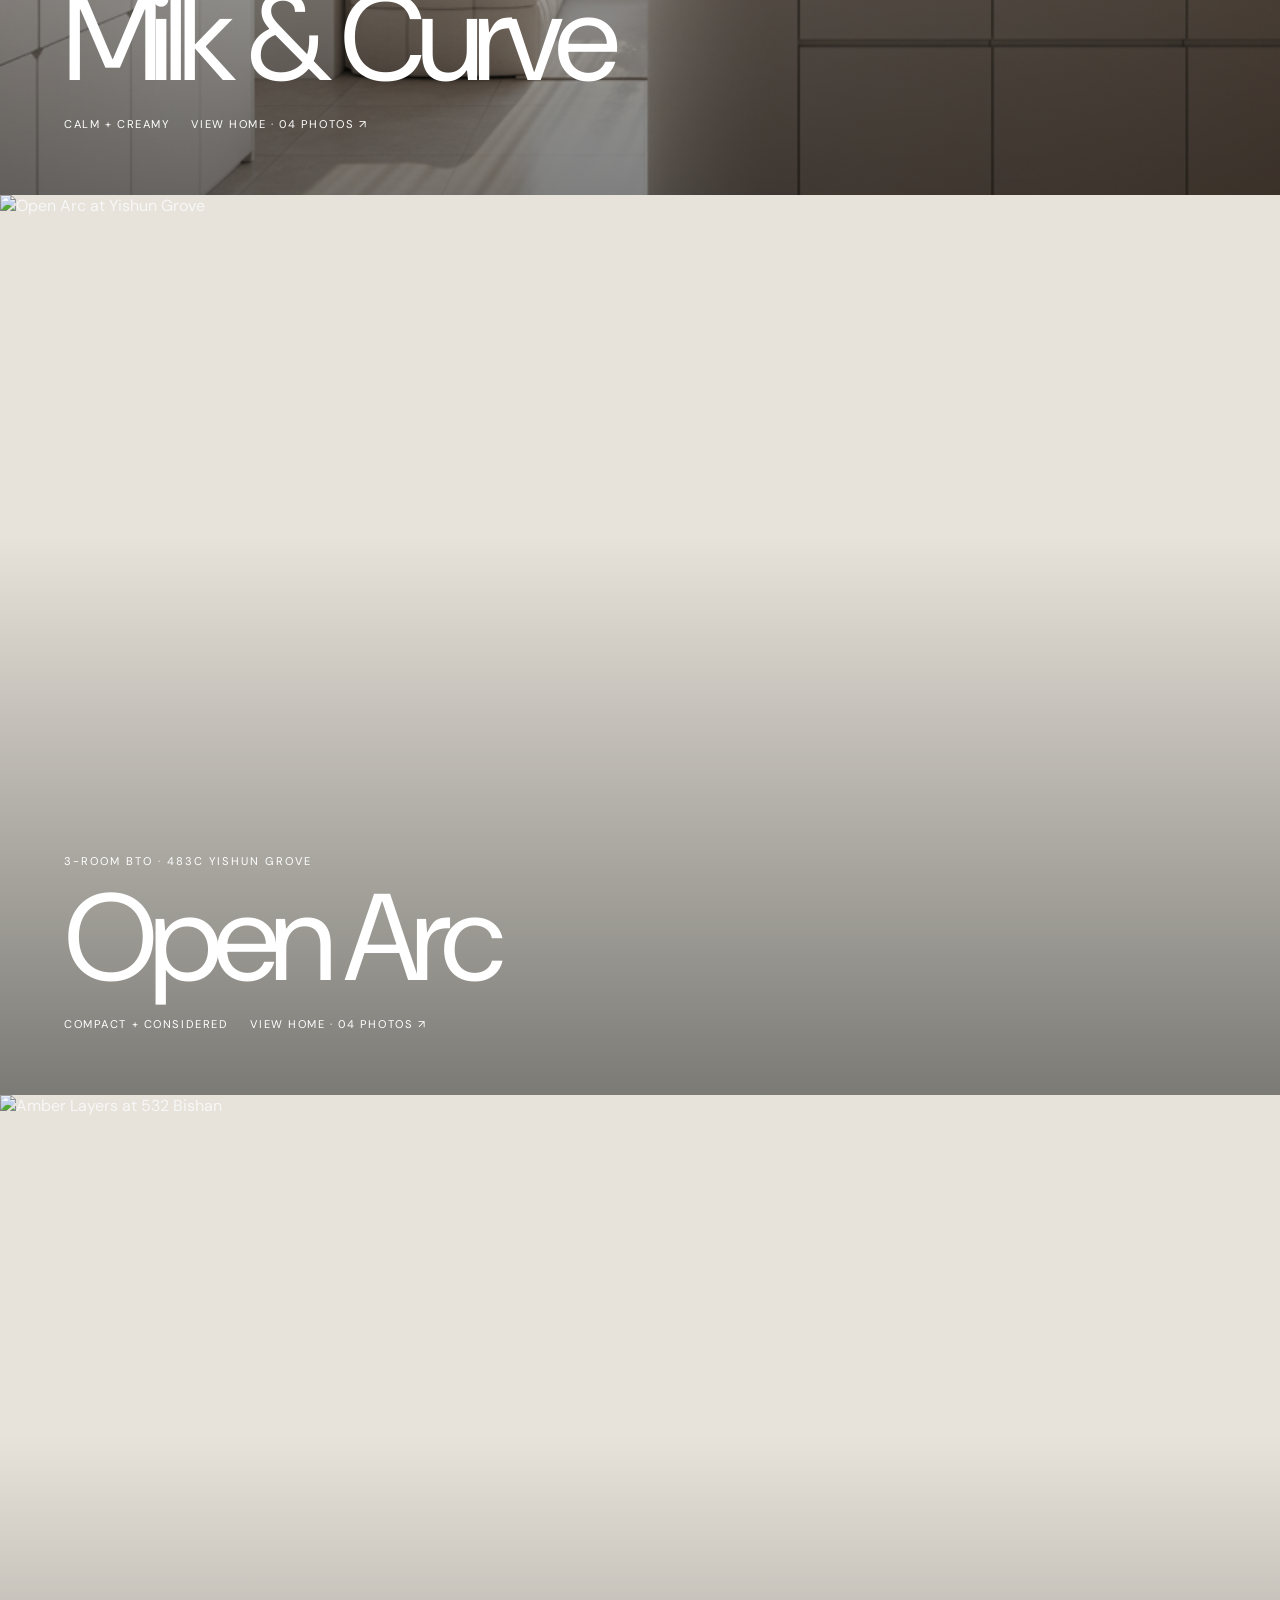
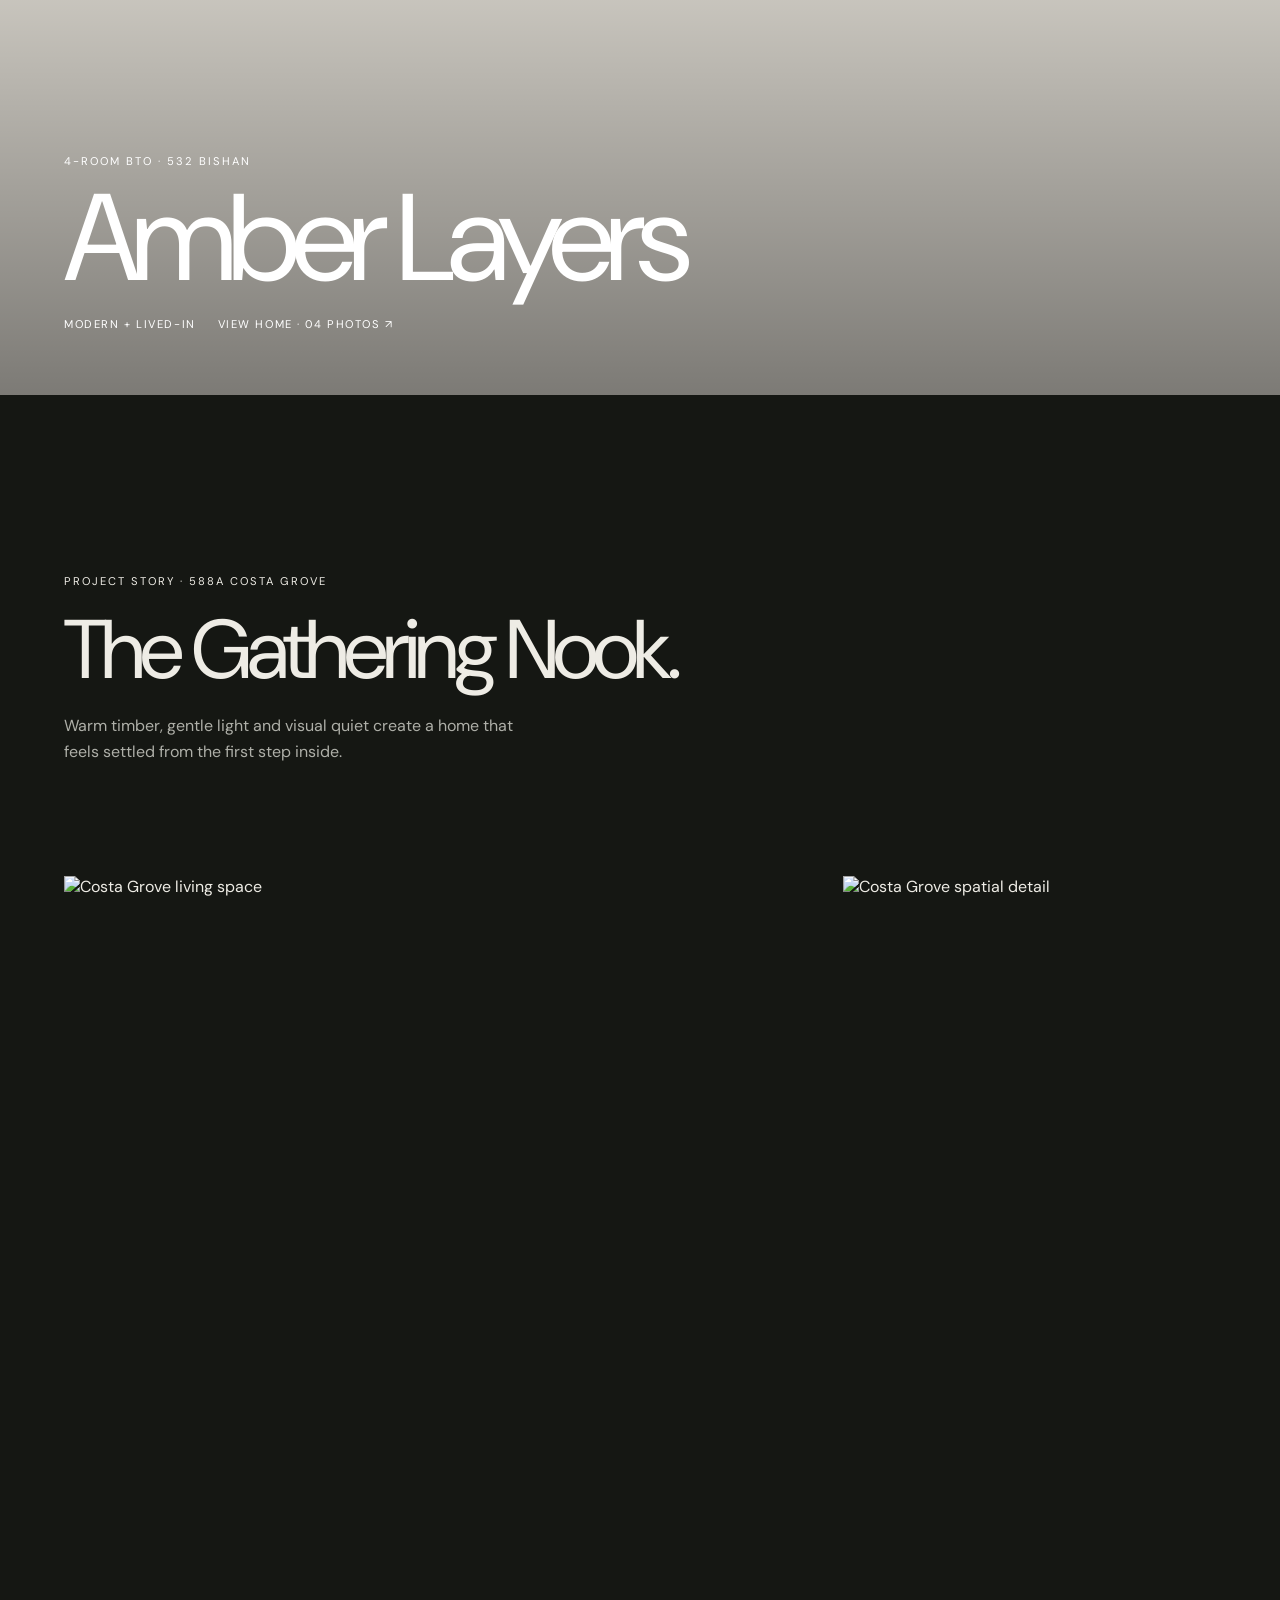
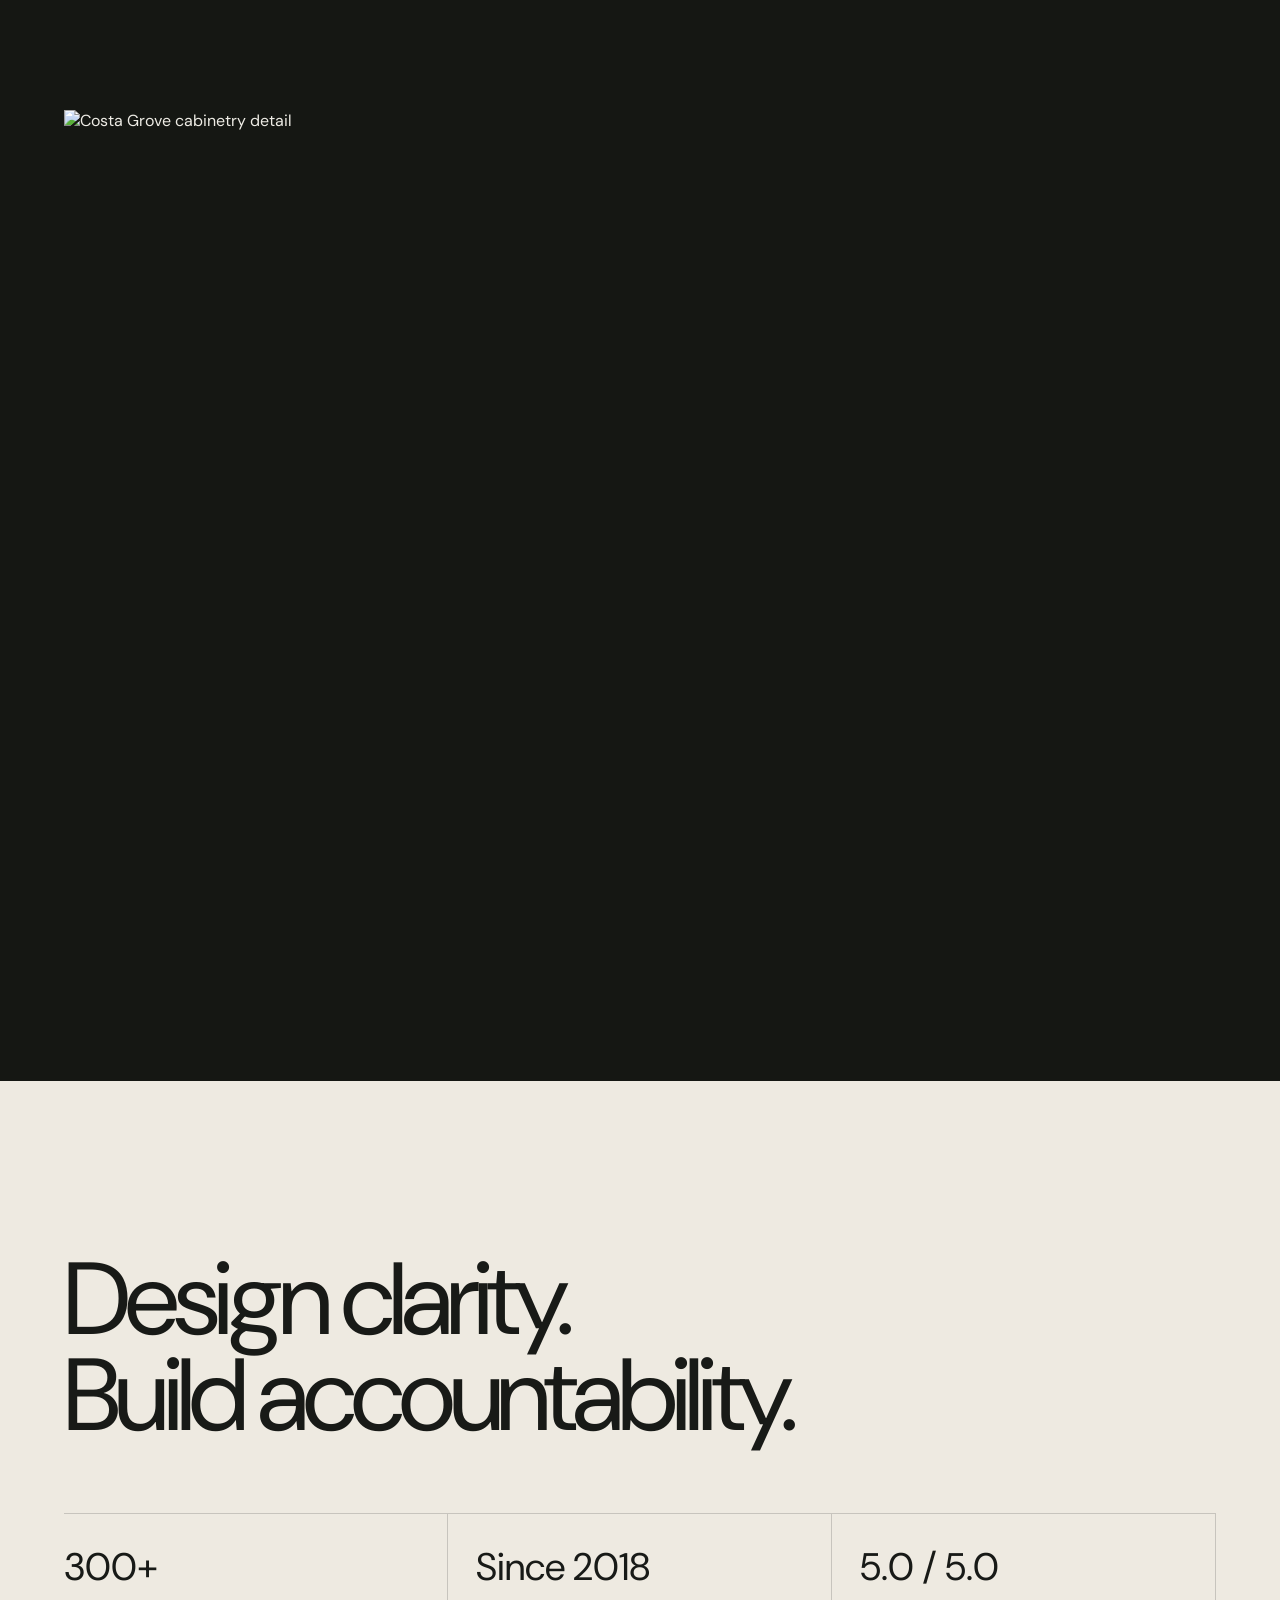
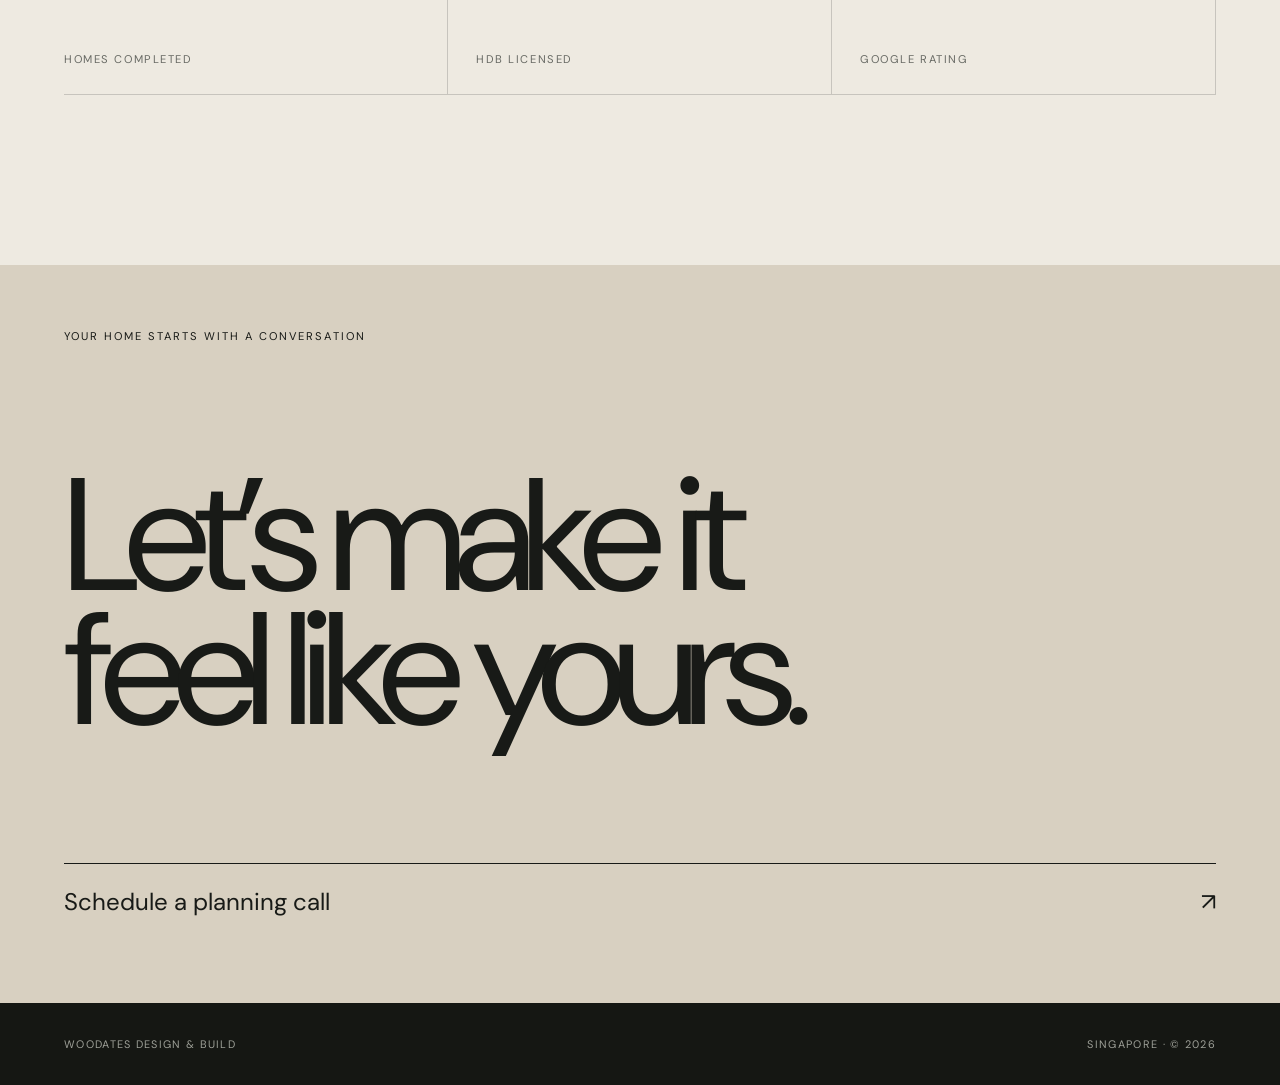
==== commit 59ea1849: "Match desktop project name sizing" ====
--- a/index.html
+++ b/index.html
@@ -23,7 +23,7 @@
     .trust{padding:clamp(90px,14vw,170px) var(--pad);display:grid;gap:70px}.trust h2{font-size:clamp(2.8rem,8vw,7rem);line-height:.94;letter-spacing:-.055em;font-weight:400;margin:0;max-width:900px}.facts{display:grid;border-top:1px solid var(--line)}.fact{padding:24px 0;border-bottom:1px solid var(--line);display:flex;justify-content:space-between;gap:30px}.fact span:first-child{font-size:clamp(1.35rem,3vw,2.4rem)}.fact span:last-child{font-size:.7rem;letter-spacing:.14em;text-transform:uppercase;text-align:right;color:#686a64}
     .cta{min-height:82svh;background:#d8d0c1;padding:var(--pad);display:flex;flex-direction:column;justify-content:space-between}.cta h2{font-size:clamp(3.4rem,13vw,10rem);font-weight:400;line-height:.84;letter-spacing:-.07em;margin:50px 0;max-width:1200px}.cta-link{display:flex;justify-content:space-between;align-items:center;border-top:1px solid var(--ink);padding:22px 0;font-size:clamp(1rem,2.5vw,1.5rem)}footer{background:#151713;color:#9ea098;padding:34px var(--pad) calc(34px + env(safe-area-inset-bottom));display:flex;justify-content:space-between;gap:20px;font-size:.68rem;letter-spacing:.12em;text-transform:uppercase}
     .reveal{opacity:0;transform:translateY(35px);transition:opacity .8s,transform .8s}.reveal.in{opacity:1;transform:none}
-    @media(min-width:760px){.hero h1{font-size:clamp(4.5rem,7.5vw,6.75rem);max-width:900px}.sequence-head h2{font-size:clamp(4rem,6.5vw,6rem)}.manifesto{grid-template-columns:1.35fr .65fr;align-items:end}.sequence-grid{grid-template-columns:1.35fr .65fr;gap:4px;padding:0 var(--pad)}.sequence-grid img{height:78vh}.sequence-grid img:nth-child(3){grid-column:1/-1;height:88vh;margin-top:clamp(70px,10vw,140px)}.facts{grid-template-columns:repeat(3,1fr)}.fact{display:block;border-right:1px solid var(--line);padding:28px}.fact:first-child{padding-left:0}.fact span{display:block}.fact span:last-child{text-align:left;margin-top:60px}.project{min-height:100vh}}
+    @media(min-width:760px){.hero h1{font-size:clamp(4.5rem,7.5vw,6.75rem);max-width:900px}.project h2{font-size:clamp(2.8rem,10vw,7.7rem);letter-spacing:-.065em;max-width:950px}.mobile-break{display:none}.sequence-head h2{font-size:clamp(4rem,6.5vw,6rem)}.manifesto{grid-template-columns:1.35fr .65fr;align-items:end}.sequence-grid{grid-template-columns:1.35fr .65fr;gap:4px;padding:0 var(--pad)}.sequence-grid img{height:78vh}.sequence-grid img:nth-child(3){grid-column:1/-1;height:88vh;margin-top:clamp(70px,10vw,140px)}.facts{grid-template-columns:repeat(3,1fr)}.fact{display:block;border-right:1px solid var(--line);padding:28px}.fact:first-child{padding-left:0}.fact span{display:block}.fact span:last-child{text-align:left;margin-top:60px}.project{min-height:100vh}}
     @media(prefers-reduced-motion:reduce){html{scroll-behavior:auto}.reveal{opacity:1;transform:none}.project>img{transition:none}}
   </style>
 </head>
@@ -37,10 +37,10 @@
     </section>
     <section class="manifesto" id="approach"><h2 class="reveal">We design around the way life actually happens.</h2><p class="reveal">Not a showroom. Not someone else’s idea of luxury. A calm, practical home shaped around your routines, your family and the things you want to keep close.</p></section>
     <section id="projects">
-      <article class="project p1"><img src="5-room-BTO-package-images/588A-Costa-Grove-warm-minimalist/588A-Costa-Grove-warm-minimalist-1.png" alt="The Gathering Nook at Costa Grove"><button class="project-trigger" type="button" data-project="gathering-nook" aria-label="View The Gathering Nook at 588A Costa Grove"></button><div class="project-copy"><span class="eyebrow">5-room BTO · 588A Costa Grove</span><h2>The Gathering<br>Nook</h2><div class="project-meta"><span>Warm minimal</span><span>View home · 04 photos ↗</span></div></div></article>
-      <article class="project p2"><img src="images/kempas-creamy-1.png" alt="Milk & Curve at 1B Kempas"><button class="project-trigger" type="button" data-project="milk-curve" aria-label="View Milk and Curve at 1B Kempas"></button><div class="project-copy"><span class="eyebrow">4-room BTO · 1B Kempas</span><h2>Milk &amp;<br>Curve</h2><div class="project-meta"><span>Calm + creamy</span><span>View home · 04 photos ↗</span></div></div></article>
-      <article class="project p3"><img src="3-room/483C-Yishun-Grove-Warm-Minimalist/483C-Yishun-Grove-Warm-Minimalist-1.png" alt="Open Arc at Yishun Grove"><button class="project-trigger" type="button" data-project="open-arc" aria-label="View Open Arc at 483C Yishun Grove"></button><div class="project-copy"><span class="eyebrow">3-room BTO · 483C Yishun Grove</span><h2>Open<br>Arc</h2><div class="project-meta"><span>Compact + considered</span><span>View home · 04 photos ↗</span></div></div></article>
-      <article class="project p4"><img src="images/532-Bishan-01.png" alt="Amber Layers at 532 Bishan"><button class="project-trigger" type="button" data-project="amber-layers" aria-label="View Amber Layers at 532 Bishan"></button><div class="project-copy"><span class="eyebrow">4-room BTO · 532 Bishan</span><h2>Amber<br>Layers</h2><div class="project-meta"><span>Modern + lived-in</span><span>View home · 04 photos ↗</span></div></div></article>
+      <article class="project p1"><img src="5-room-BTO-package-images/588A-Costa-Grove-warm-minimalist/588A-Costa-Grove-warm-minimalist-1.png" alt="The Gathering Nook at Costa Grove"><button class="project-trigger" type="button" data-project="gathering-nook" aria-label="View The Gathering Nook at 588A Costa Grove"></button><div class="project-copy"><span class="eyebrow">5-room BTO · 588A Costa Grove</span><h2>The Gathering<br class="mobile-break"> Nook</h2><div class="project-meta"><span>Warm minimal</span><span>View home · 04 photos ↗</span></div></div></article>
+      <article class="project p2"><img src="images/kempas-creamy-1.png" alt="Milk & Curve at 1B Kempas"><button class="project-trigger" type="button" data-project="milk-curve" aria-label="View Milk and Curve at 1B Kempas"></button><div class="project-copy"><span class="eyebrow">4-room BTO · 1B Kempas</span><h2>Milk &amp;<br class="mobile-break"> Curve</h2><div class="project-meta"><span>Calm + creamy</span><span>View home · 04 photos ↗</span></div></div></article>
+      <article class="project p3"><img src="3-room/483C-Yishun-Grove-Warm-Minimalist/483C-Yishun-Grove-Warm-Minimalist-1.png" alt="Open Arc at Yishun Grove"><button class="project-trigger" type="button" data-project="open-arc" aria-label="View Open Arc at 483C Yishun Grove"></button><div class="project-copy"><span class="eyebrow">3-room BTO · 483C Yishun Grove</span><h2>Open<br class="mobile-break"> Arc</h2><div class="project-meta"><span>Compact + considered</span><span>View home · 04 photos ↗</span></div></div></article>
+      <article class="project p4"><img src="images/532-Bishan-01.png" alt="Amber Layers at 532 Bishan"><button class="project-trigger" type="button" data-project="amber-layers" aria-label="View Amber Layers at 532 Bishan"></button><div class="project-copy"><span class="eyebrow">4-room BTO · 532 Bishan</span><h2>Amber<br class="mobile-break"> Layers</h2><div class="project-meta"><span>Modern + lived-in</span><span>View home · 04 photos ↗</span></div></div></article>
     </section>
     <section class="sequence" id="quiet-family-home"><div class="sequence-head"><span class="eyebrow">Project story · 588A Costa Grove</span><h2 class="reveal">The Gathering Nook.</h2><p class="reveal">Warm timber, gentle light and visual quiet create a home that feels settled from the first step inside.</p></div><div class="sequence-grid"><img src="5-room-BTO-package-images/588A-Costa-Grove-warm-minimalist/588A-Costa-Grove-warm-minimalist-2.png" alt="Costa Grove living space"><img src="5-room-BTO-package-images/588A-Costa-Grove-warm-minimalist/588A-Costa-Grove-warm-minimalist-4.png" alt="Costa Grove spatial detail"><img src="5-room-BTO-package-images/588A-Costa-Grove-warm-minimalist/588A-Costa-Grove-warm-minimalist-3.png" alt="Costa Grove cabinetry detail"></div></section>
     <section class="trust" id="about"><h2 class="reveal">Design clarity.<br>Build accountability.</h2><div class="facts"><div class="fact"><span>300+</span><span>Homes completed</span></div><div class="fact"><span>Since 2018</span><span>HDB licensed</span></div><div class="fact"><span>5.0 / 5.0</span><span>Google rating</span></div></div></section>
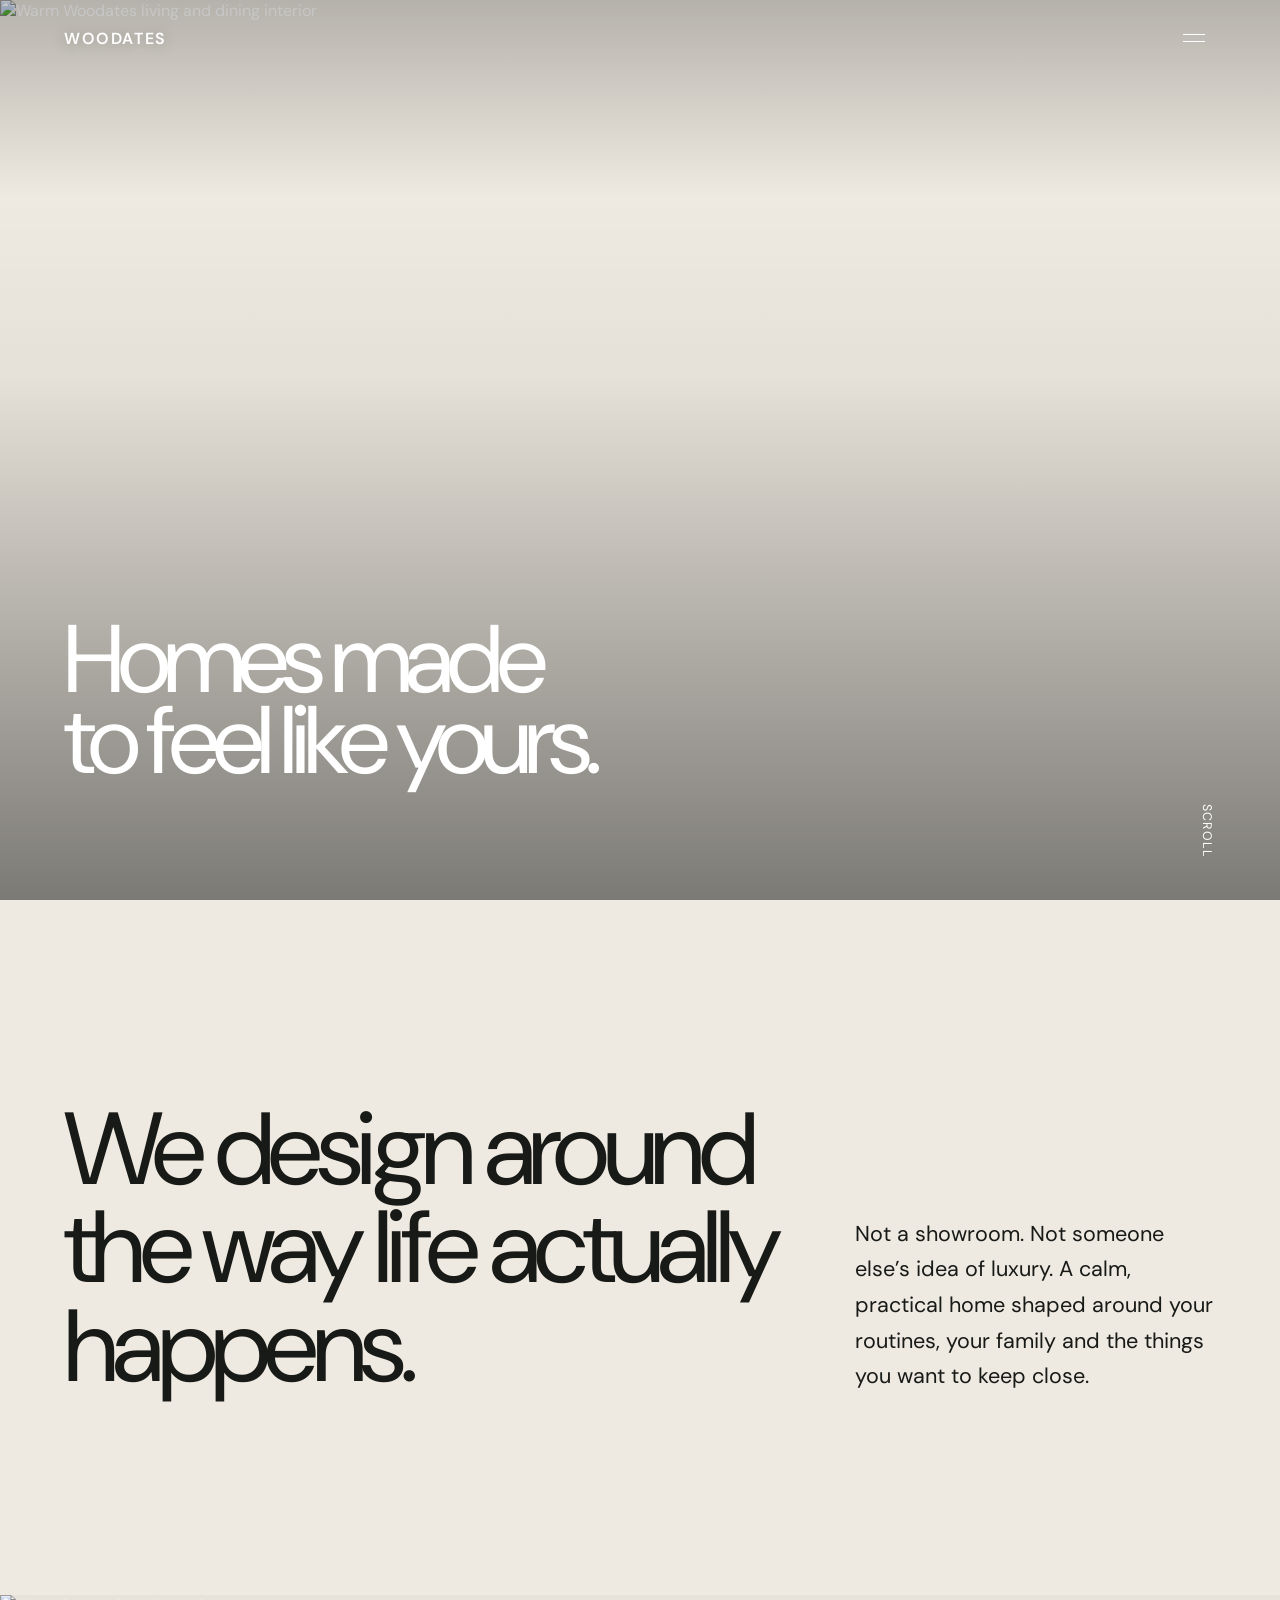
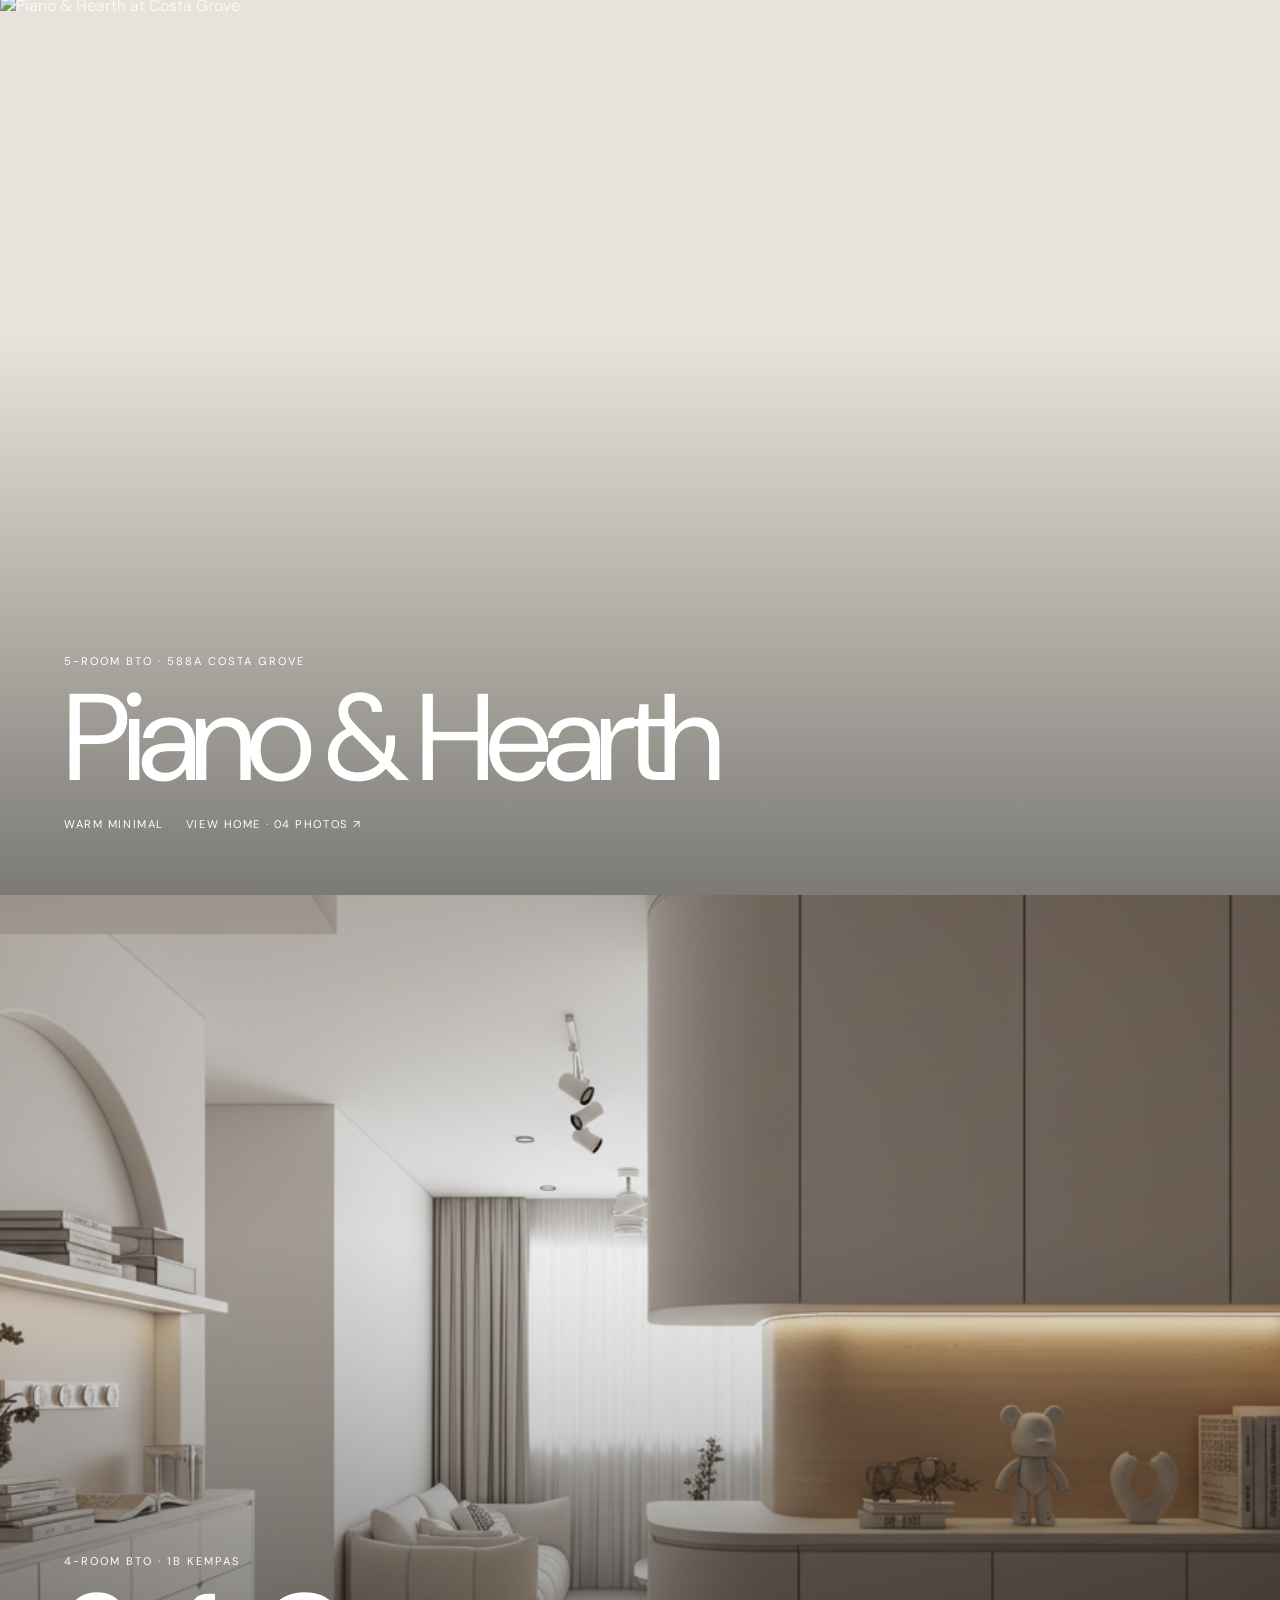
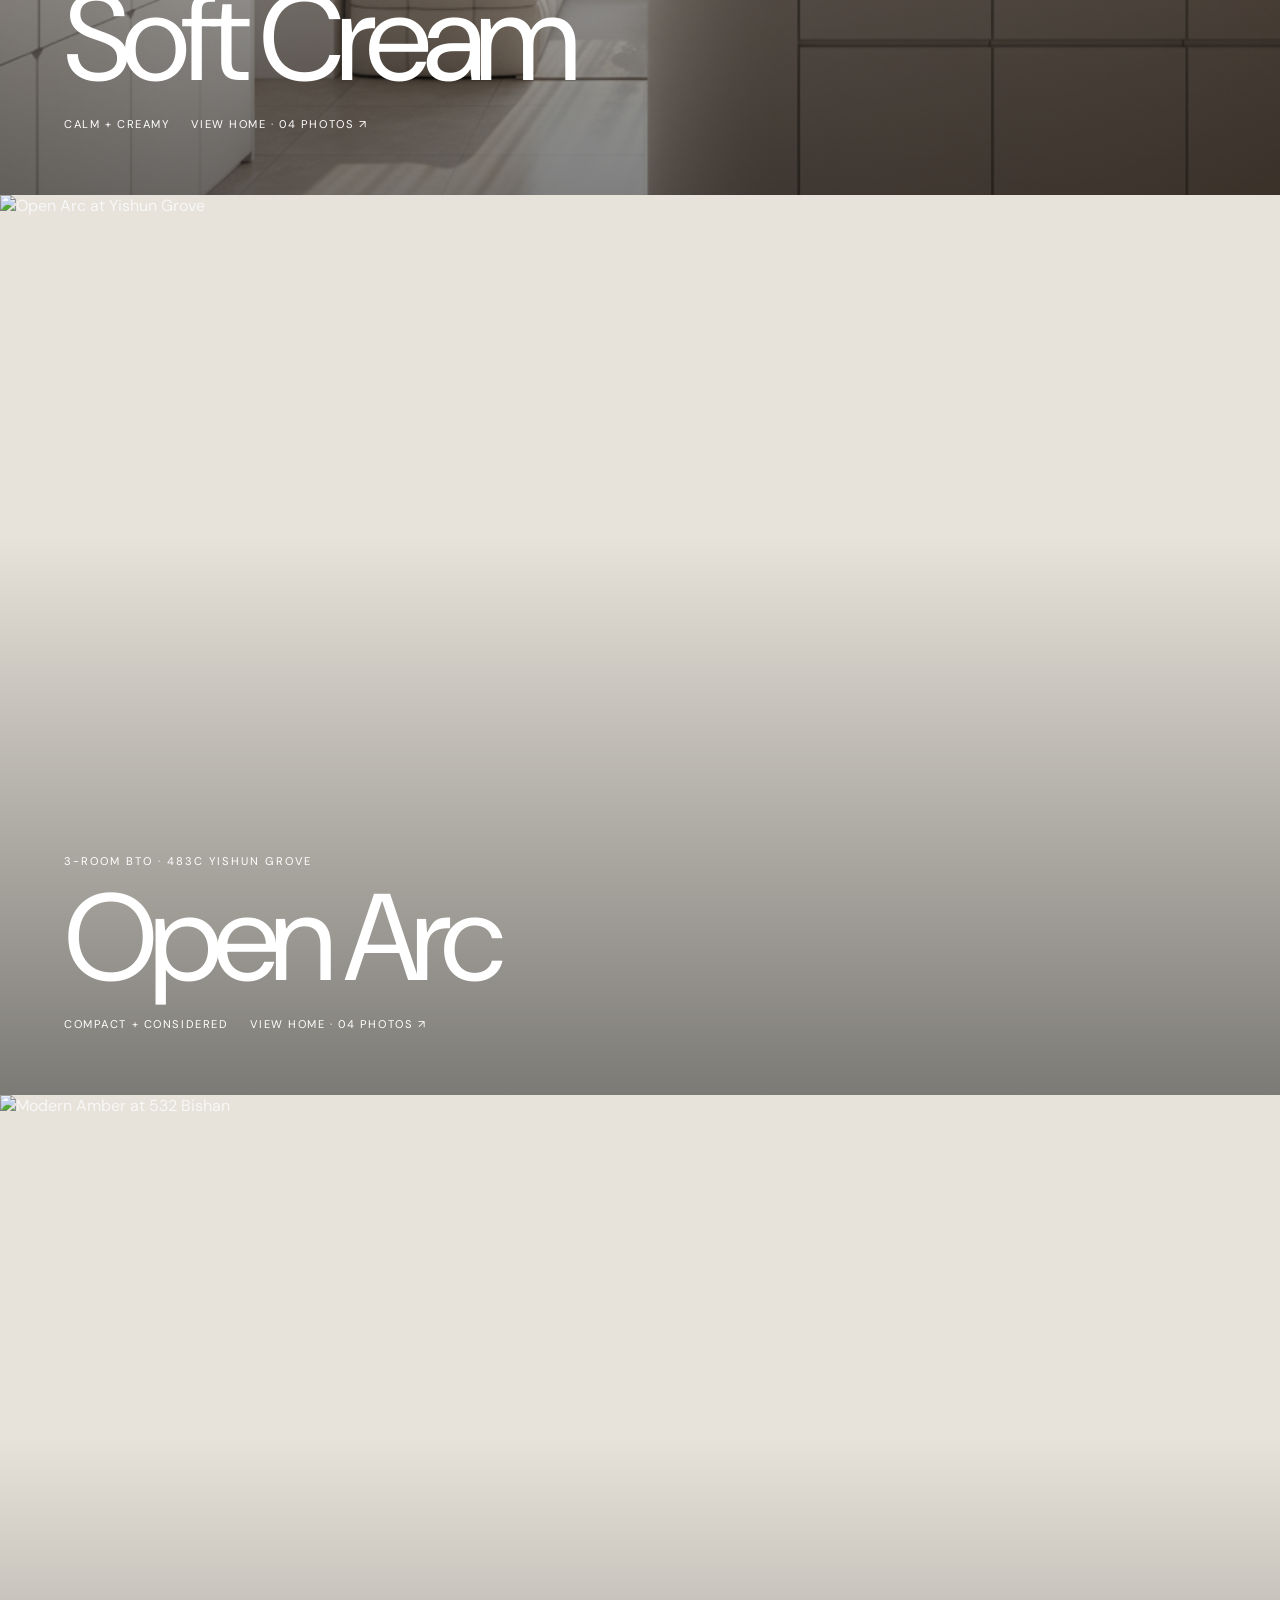
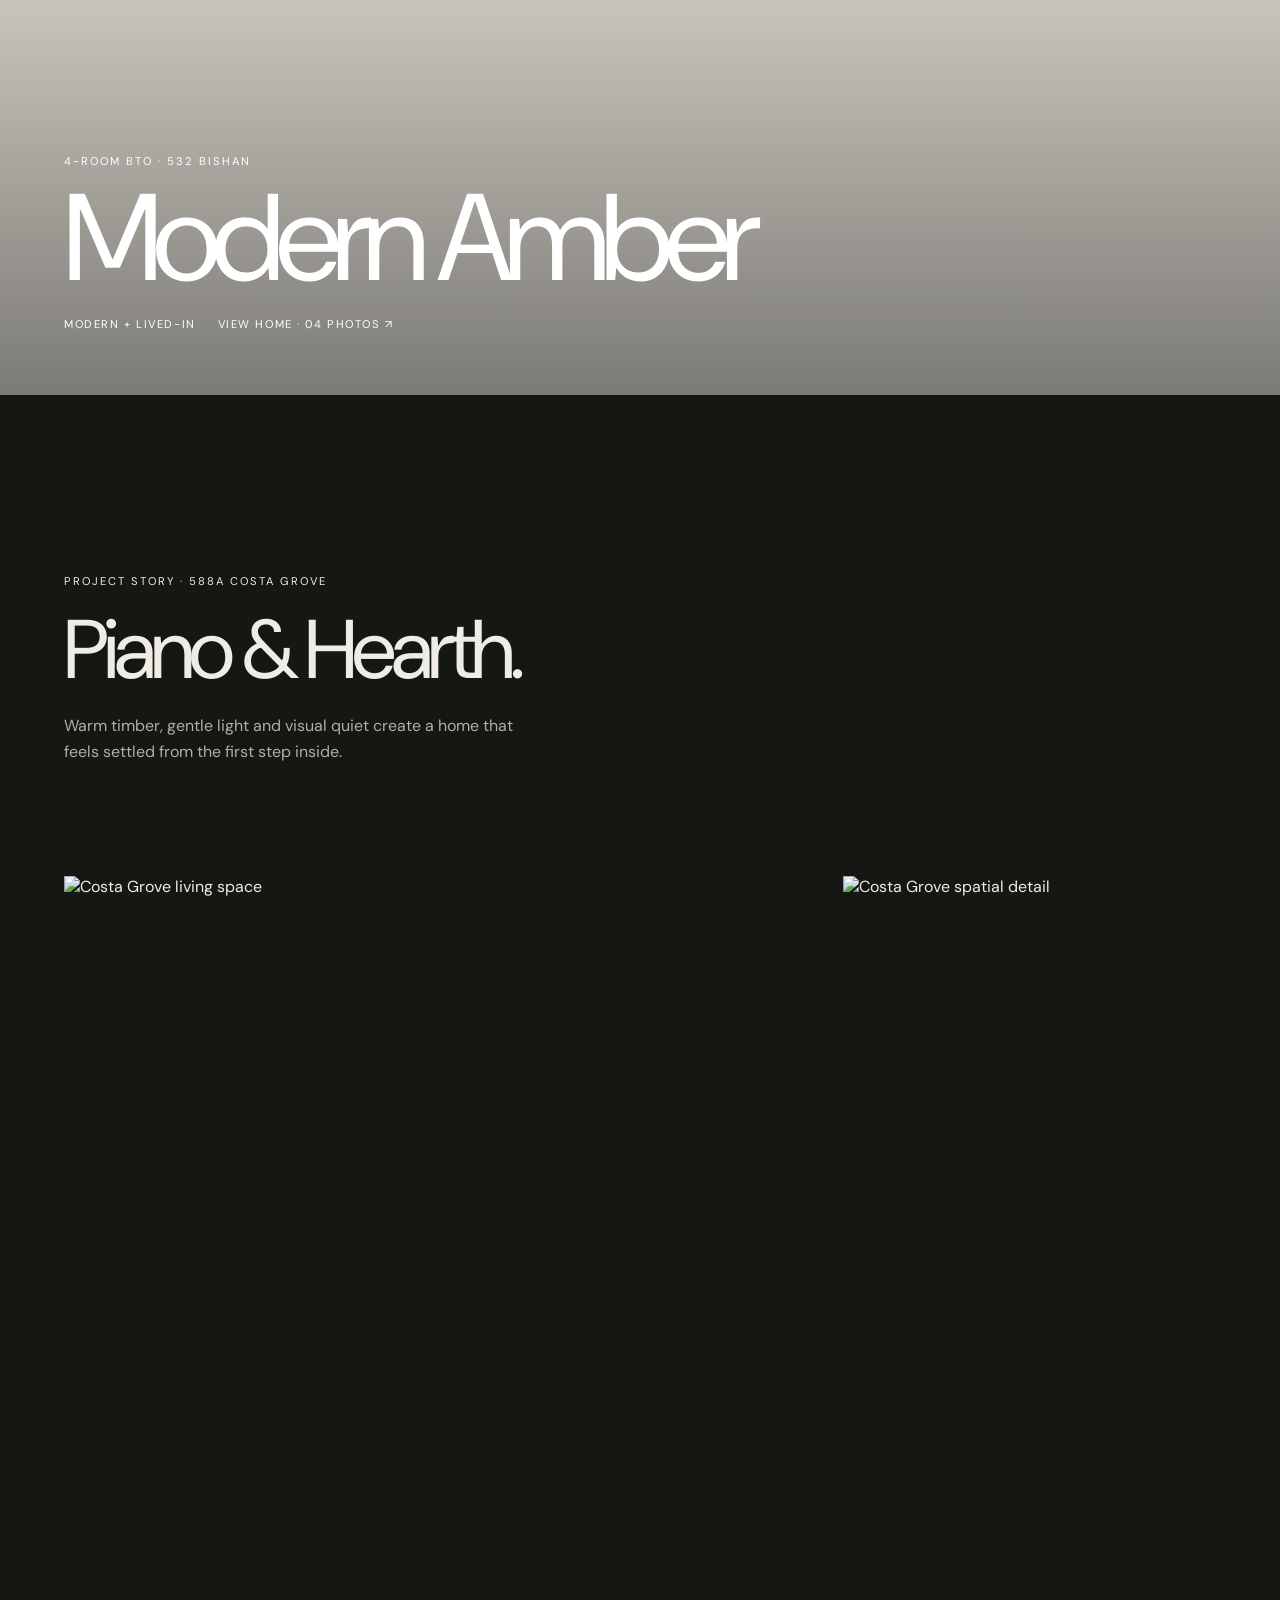
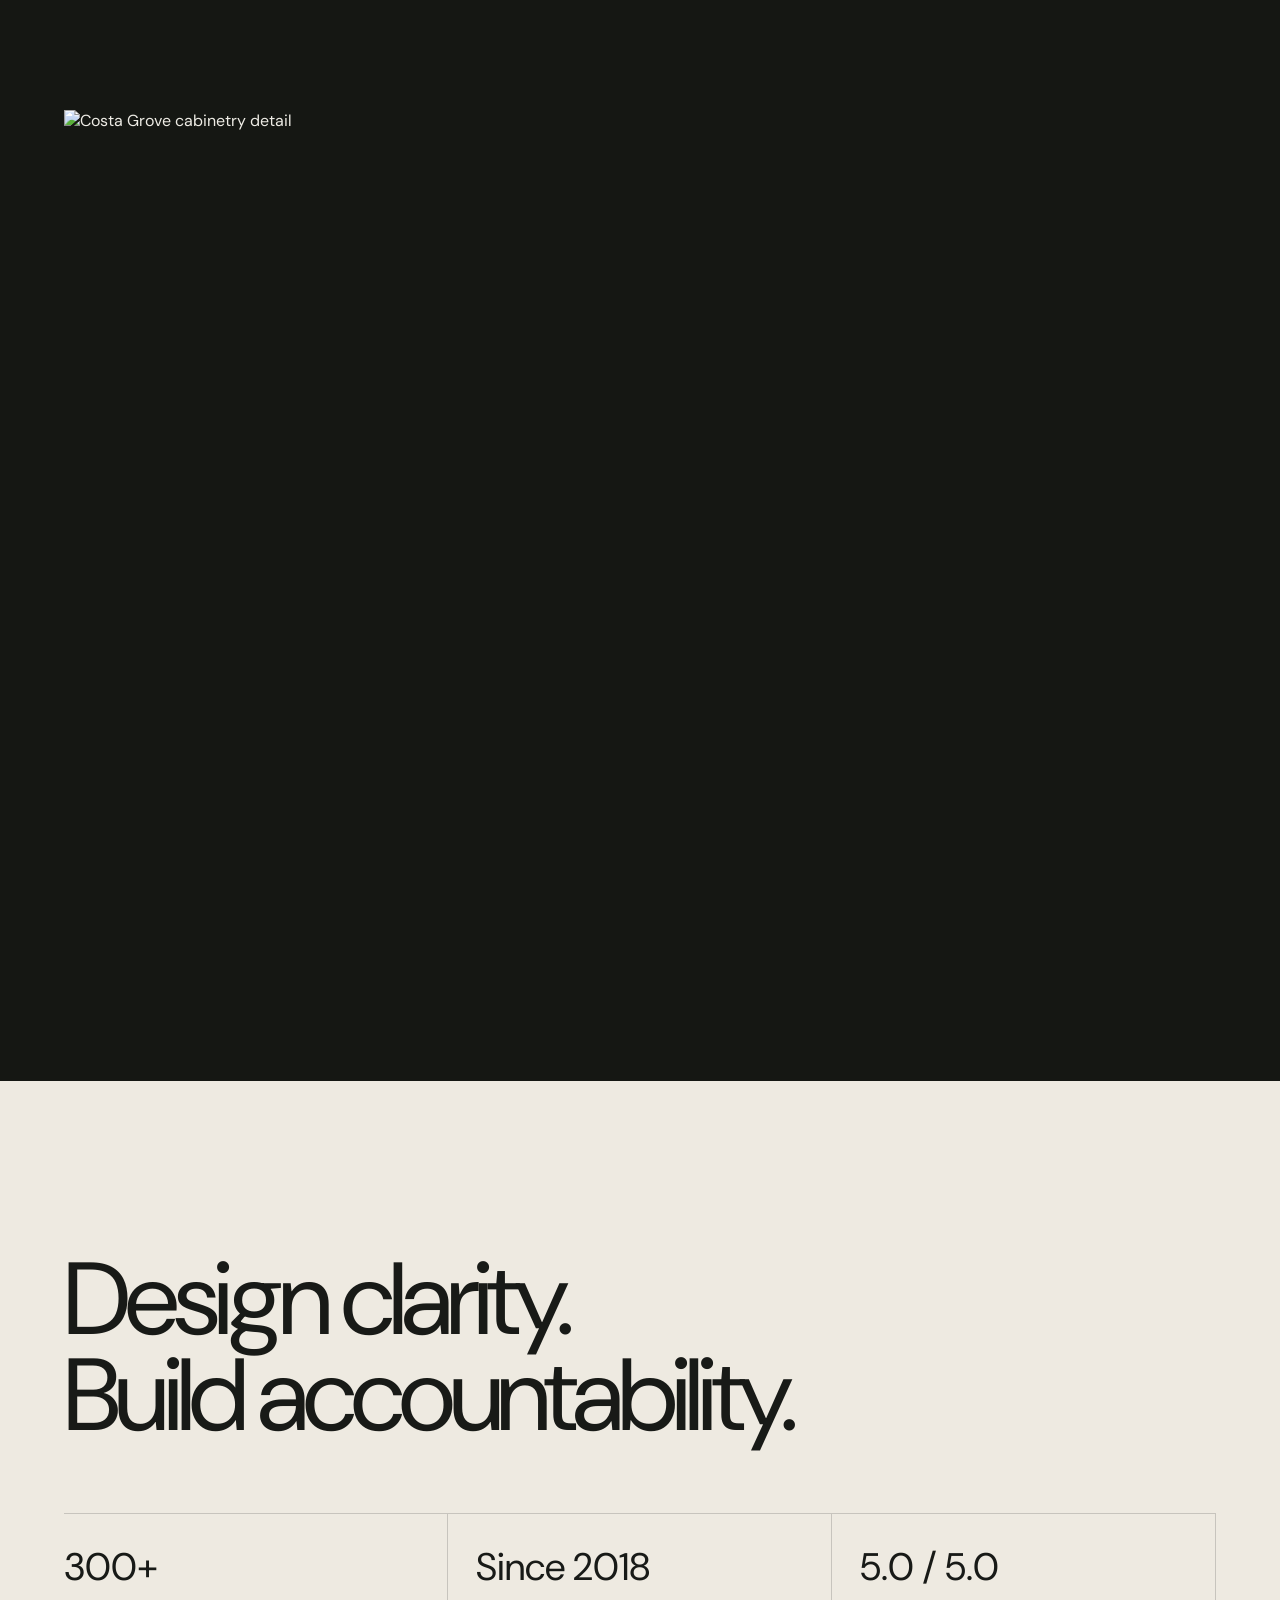
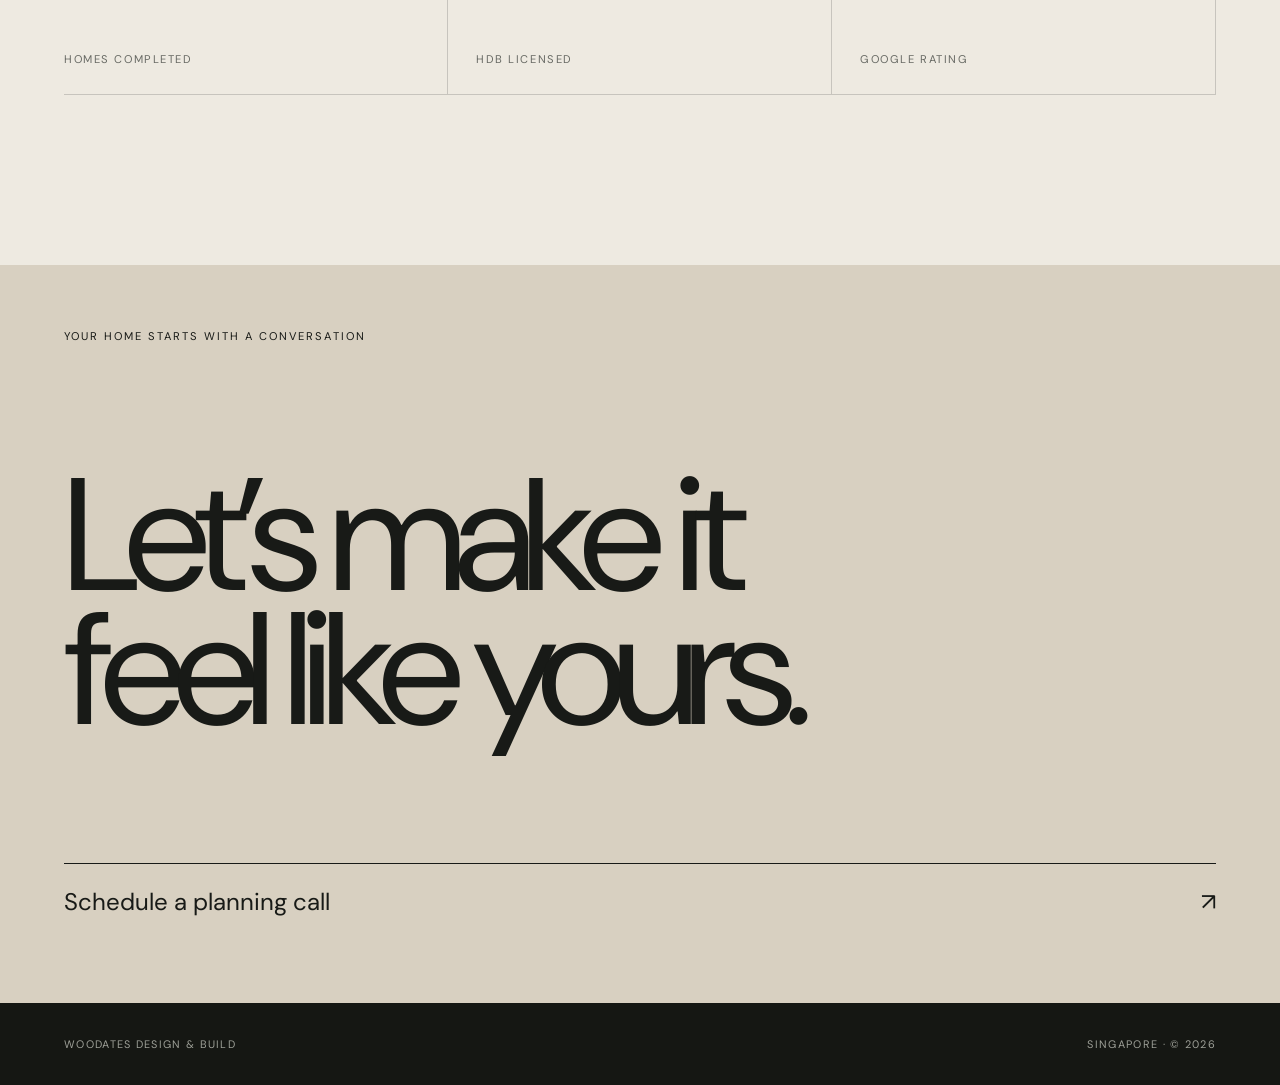
==== commit ad809744: "Rename project collection consistently" ====
--- a/index.html
+++ b/index.html
@@ -37,12 +37,12 @@
     </section>
     <section class="manifesto" id="approach"><h2 class="reveal">We design around the way life actually happens.</h2><p class="reveal">Not a showroom. Not someone else’s idea of luxury. A calm, practical home shaped around your routines, your family and the things you want to keep close.</p></section>
     <section id="projects">
-      <article class="project p1"><img src="5-room-BTO-package-images/588A-Costa-Grove-warm-minimalist/588A-Costa-Grove-warm-minimalist-1.png" alt="The Gathering Nook at Costa Grove"><button class="project-trigger" type="button" data-project="gathering-nook" aria-label="View The Gathering Nook at 588A Costa Grove"></button><div class="project-copy"><span class="eyebrow">5-room BTO · 588A Costa Grove</span><h2>The Gathering<br class="mobile-break"> Nook</h2><div class="project-meta"><span>Warm minimal</span><span>View home · 04 photos ↗</span></div></div></article>
-      <article class="project p2"><img src="images/kempas-creamy-1.png" alt="Milk & Curve at 1B Kempas"><button class="project-trigger" type="button" data-project="milk-curve" aria-label="View Milk and Curve at 1B Kempas"></button><div class="project-copy"><span class="eyebrow">4-room BTO · 1B Kempas</span><h2>Milk &amp;<br class="mobile-break"> Curve</h2><div class="project-meta"><span>Calm + creamy</span><span>View home · 04 photos ↗</span></div></div></article>
+      <article class="project p1"><img src="5-room-BTO-package-images/588A-Costa-Grove-warm-minimalist/588A-Costa-Grove-warm-minimalist-1.png" alt="Piano & Hearth at Costa Grove"><button class="project-trigger" type="button" data-project="gathering-nook" aria-label="View Piano & Hearth at 588A Costa Grove"></button><div class="project-copy"><span class="eyebrow">5-room BTO · 588A Costa Grove</span><h2>Piano &amp;<br class="mobile-break"> Hearth</h2><div class="project-meta"><span>Warm minimal</span><span>View home · 04 photos ↗</span></div></div></article>
+      <article class="project p2"><img src="images/kempas-creamy-1.png" alt="Soft Cream at 1B Kempas"><button class="project-trigger" type="button" data-project="milk-curve" aria-label="View Soft Cream at 1B Kempas"></button><div class="project-copy"><span class="eyebrow">4-room BTO · 1B Kempas</span><h2>Soft<br class="mobile-break"> Cream</h2><div class="project-meta"><span>Calm + creamy</span><span>View home · 04 photos ↗</span></div></div></article>
       <article class="project p3"><img src="3-room/483C-Yishun-Grove-Warm-Minimalist/483C-Yishun-Grove-Warm-Minimalist-1.png" alt="Open Arc at Yishun Grove"><button class="project-trigger" type="button" data-project="open-arc" aria-label="View Open Arc at 483C Yishun Grove"></button><div class="project-copy"><span class="eyebrow">3-room BTO · 483C Yishun Grove</span><h2>Open<br class="mobile-break"> Arc</h2><div class="project-meta"><span>Compact + considered</span><span>View home · 04 photos ↗</span></div></div></article>
-      <article class="project p4"><img src="images/532-Bishan-01.png" alt="Amber Layers at 532 Bishan"><button class="project-trigger" type="button" data-project="amber-layers" aria-label="View Amber Layers at 532 Bishan"></button><div class="project-copy"><span class="eyebrow">4-room BTO · 532 Bishan</span><h2>Amber<br class="mobile-break"> Layers</h2><div class="project-meta"><span>Modern + lived-in</span><span>View home · 04 photos ↗</span></div></div></article>
+      <article class="project p4"><img src="images/532-Bishan-01.png" alt="Modern Amber at 532 Bishan"><button class="project-trigger" type="button" data-project="amber-layers" aria-label="View Modern Amber at 532 Bishan"></button><div class="project-copy"><span class="eyebrow">4-room BTO · 532 Bishan</span><h2>Modern<br class="mobile-break"> Amber</h2><div class="project-meta"><span>Modern + lived-in</span><span>View home · 04 photos ↗</span></div></div></article>
     </section>
-    <section class="sequence" id="quiet-family-home"><div class="sequence-head"><span class="eyebrow">Project story · 588A Costa Grove</span><h2 class="reveal">The Gathering Nook.</h2><p class="reveal">Warm timber, gentle light and visual quiet create a home that feels settled from the first step inside.</p></div><div class="sequence-grid"><img src="5-room-BTO-package-images/588A-Costa-Grove-warm-minimalist/588A-Costa-Grove-warm-minimalist-2.png" alt="Costa Grove living space"><img src="5-room-BTO-package-images/588A-Costa-Grove-warm-minimalist/588A-Costa-Grove-warm-minimalist-4.png" alt="Costa Grove spatial detail"><img src="5-room-BTO-package-images/588A-Costa-Grove-warm-minimalist/588A-Costa-Grove-warm-minimalist-3.png" alt="Costa Grove cabinetry detail"></div></section>
+    <section class="sequence" id="quiet-family-home"><div class="sequence-head"><span class="eyebrow">Project story · 588A Costa Grove</span><h2 class="reveal">Piano & Hearth.</h2><p class="reveal">Warm timber, gentle light and visual quiet create a home that feels settled from the first step inside.</p></div><div class="sequence-grid"><img src="5-room-BTO-package-images/588A-Costa-Grove-warm-minimalist/588A-Costa-Grove-warm-minimalist-2.png" alt="Costa Grove living space"><img src="5-room-BTO-package-images/588A-Costa-Grove-warm-minimalist/588A-Costa-Grove-warm-minimalist-4.png" alt="Costa Grove spatial detail"><img src="5-room-BTO-package-images/588A-Costa-Grove-warm-minimalist/588A-Costa-Grove-warm-minimalist-3.png" alt="Costa Grove cabinetry detail"></div></section>
     <section class="trust" id="about"><h2 class="reveal">Design clarity.<br>Build accountability.</h2><div class="facts"><div class="fact"><span>300+</span><span>Homes completed</span></div><div class="fact"><span>Since 2018</span><span>HDB licensed</span></div><div class="fact"><span>5.0 / 5.0</span><span>Google rating</span></div></div></section>
     <section class="cta" id="contact"><span class="eyebrow">Your home starts with a conversation</span><h2 class="reveal">Let’s make it<br>feel like yours.</h2><a class="cta-link" href="https://wa.me/message/BKNNSDC54PN6L1" target="_blank" rel="noopener"><span>Schedule a planning call</span><span>↗</span></a></section>
   </main>
@@ -54,10 +54,10 @@
     const observer=new IntersectionObserver(entries=>entries.forEach(e=>e.target.classList.toggle('in',e.isIntersecting)),{threshold:.14});document.querySelectorAll('.reveal').forEach(el=>observer.observe(el));
   </script>
   <script>window.WOODATES_PROJECTS=[
-    {id:"gathering-nook",name:"The Gathering Nook",property:"5-room BTO",address:"588A Costa Grove",images:["5-room-BTO-package-images/588A-Costa-Grove-warm-minimalist/588A-Costa-Grove-warm-minimalist-1.png","5-room-BTO-package-images/588A-Costa-Grove-warm-minimalist/588A-Costa-Grove-warm-minimalist-2.png","5-room-BTO-package-images/588A-Costa-Grove-warm-minimalist/588A-Costa-Grove-warm-minimalist-3.png","5-room-BTO-package-images/588A-Costa-Grove-warm-minimalist/588A-Costa-Grove-warm-minimalist-4.png"]},
-    {id:"milk-curve",name:"Milk & Curve",property:"4-room BTO",address:"1B Kempas",images:["images/kempas-creamy-1.png","images/kempas-creamy-2.png","images/kempas-creamy-3.png","images/kempas-creamy-4.png"]},
+    {id:"gathering-nook",name:"Piano & Hearth",property:"5-room BTO",address:"588A Costa Grove",images:["5-room-BTO-package-images/588A-Costa-Grove-warm-minimalist/588A-Costa-Grove-warm-minimalist-1.png","5-room-BTO-package-images/588A-Costa-Grove-warm-minimalist/588A-Costa-Grove-warm-minimalist-2.png","5-room-BTO-package-images/588A-Costa-Grove-warm-minimalist/588A-Costa-Grove-warm-minimalist-3.png","5-room-BTO-package-images/588A-Costa-Grove-warm-minimalist/588A-Costa-Grove-warm-minimalist-4.png"]},
+    {id:"milk-curve",name:"Soft Cream",property:"4-room BTO",address:"1B Kempas",images:["images/kempas-creamy-1.png","images/kempas-creamy-2.png","images/kempas-creamy-3.png","images/kempas-creamy-4.png"]},
     {id:"open-arc",name:"Open Arc",property:"3-room BTO",address:"483C Yishun Grove",images:["3-room/483C-Yishun-Grove-Warm-Minimalist/483C-Yishun-Grove-Warm-Minimalist-1.png","3-room/483C-Yishun-Grove-Warm-Minimalist/483C-Yishun-Grove-Warm-Minimalist-2.png","3-room/483C-Yishun-Grove-Warm-Minimalist/483C-Yishun-Grove-Warm-Minimalist-3.png","3-room/483C-Yishun-Grove-Warm-Minimalist/483C-Yishun-Grove-Warm-Minimalist-4.png"]},
-    {id:"amber-layers",name:"Amber Layers",property:"4-room BTO",address:"532 Bishan",images:["images/532-Bishan-01.png","images/532-bishan-02.png","images/532-bishan-03.png","images/532-bishan-04.png"]}
+    {id:"amber-layers",name:"Modern Amber",property:"4-room BTO",address:"532 Bishan",images:["images/532-Bishan-01.png","images/532-bishan-02.png","images/532-bishan-03.png","images/532-bishan-04.png"]}
   ];</script>
   <script src="project-gallery.js"></script>
 </body>
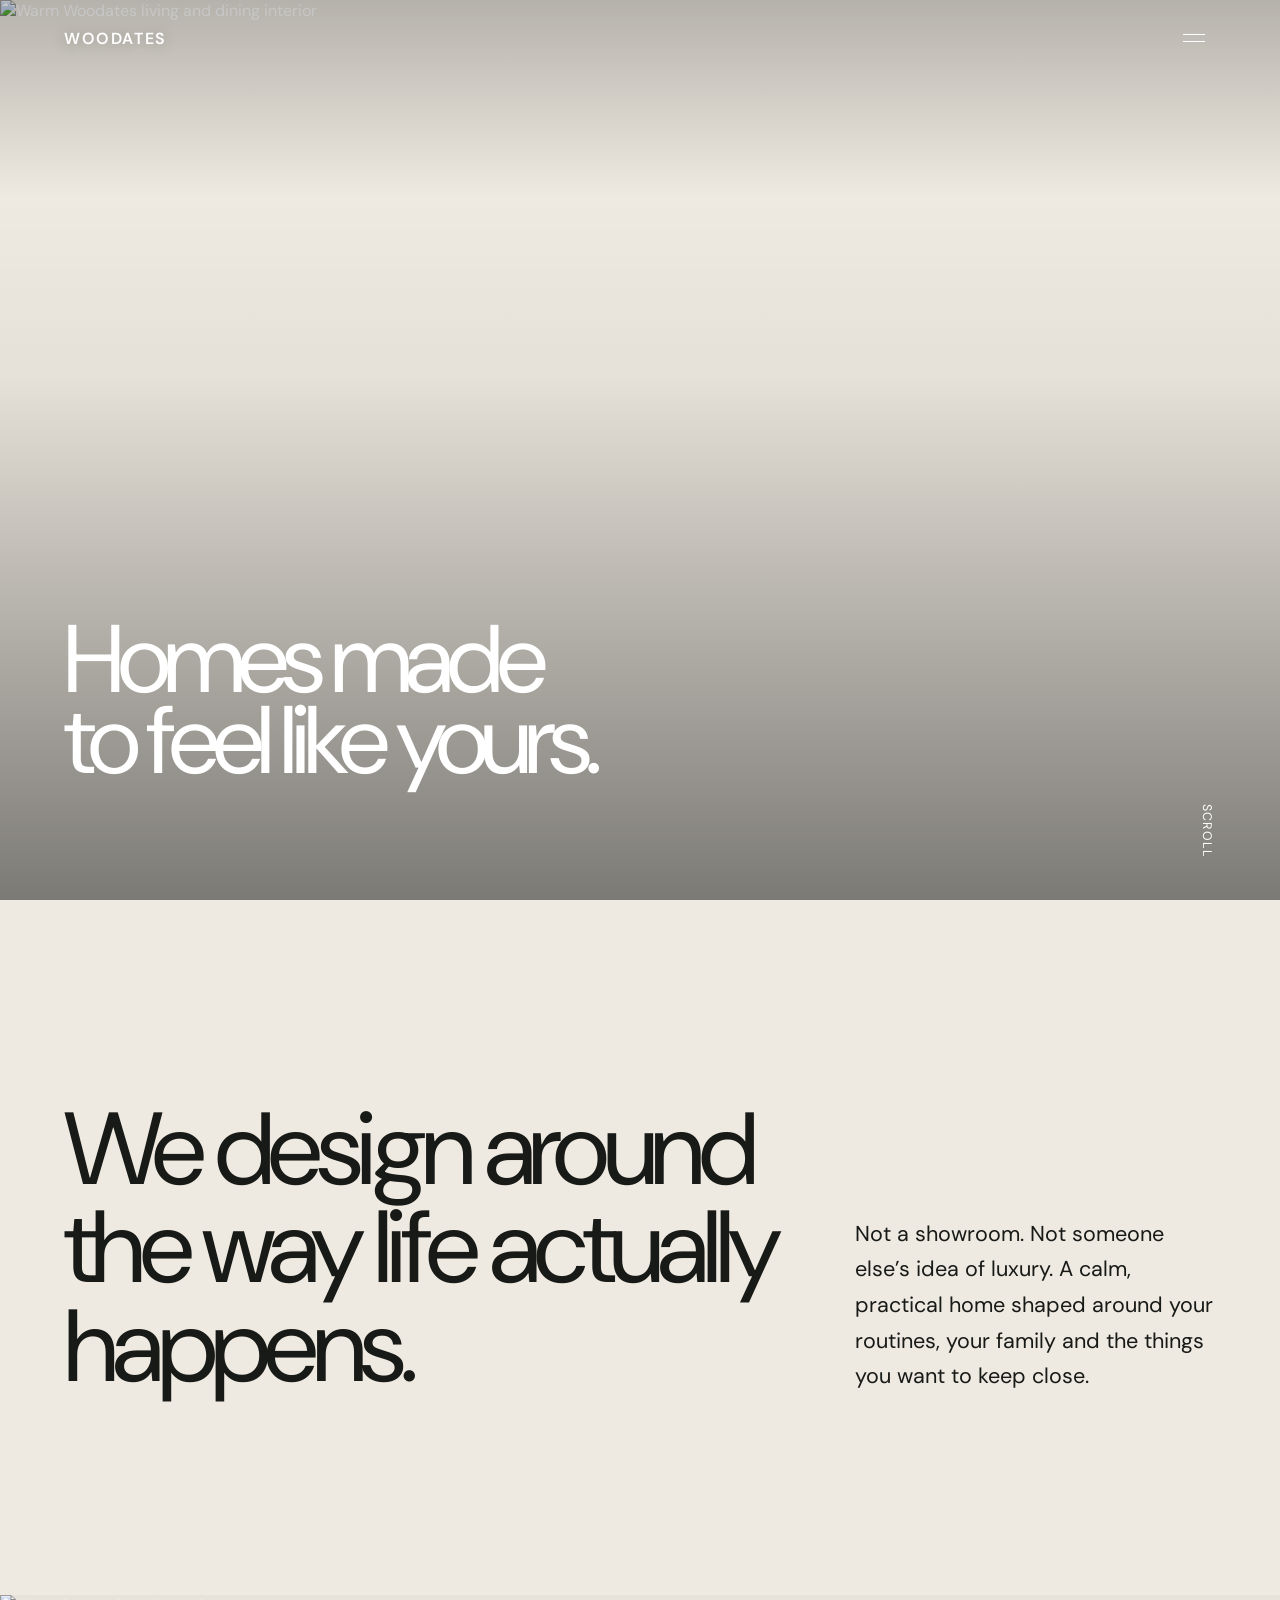
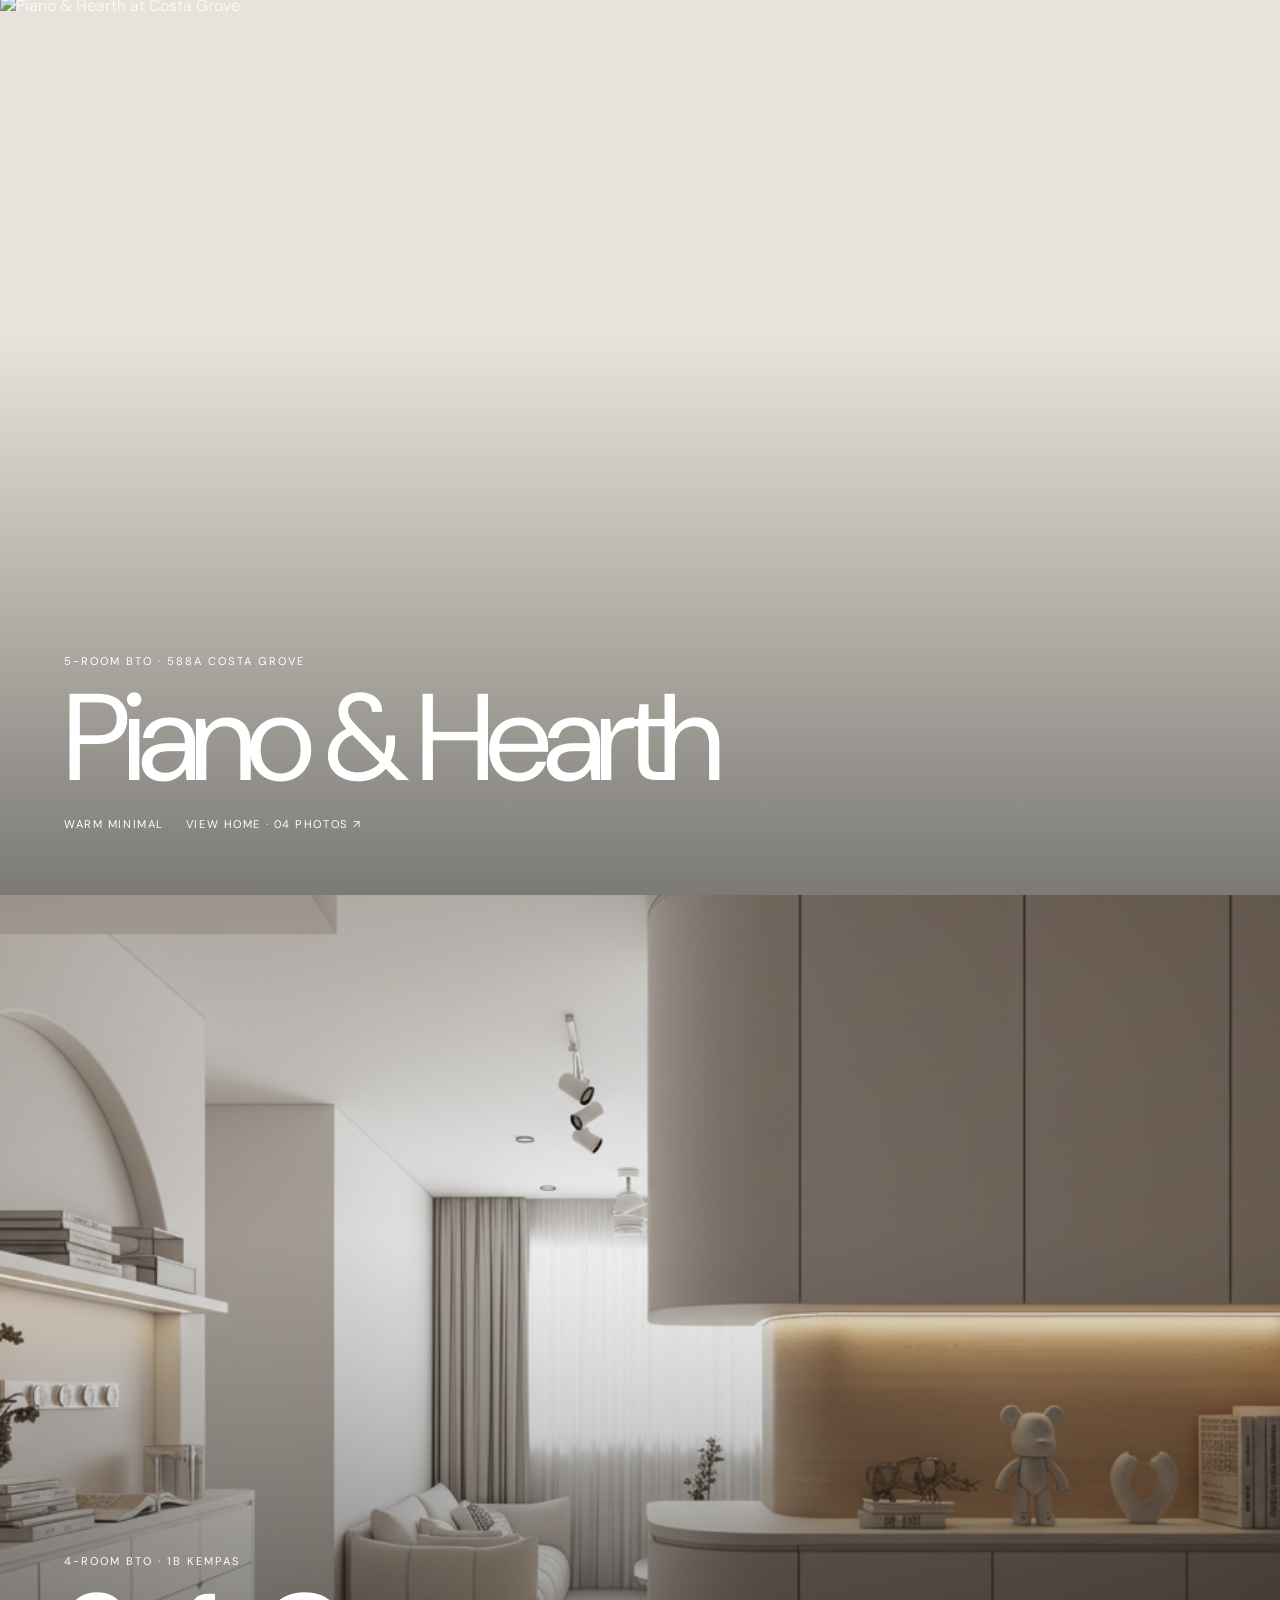
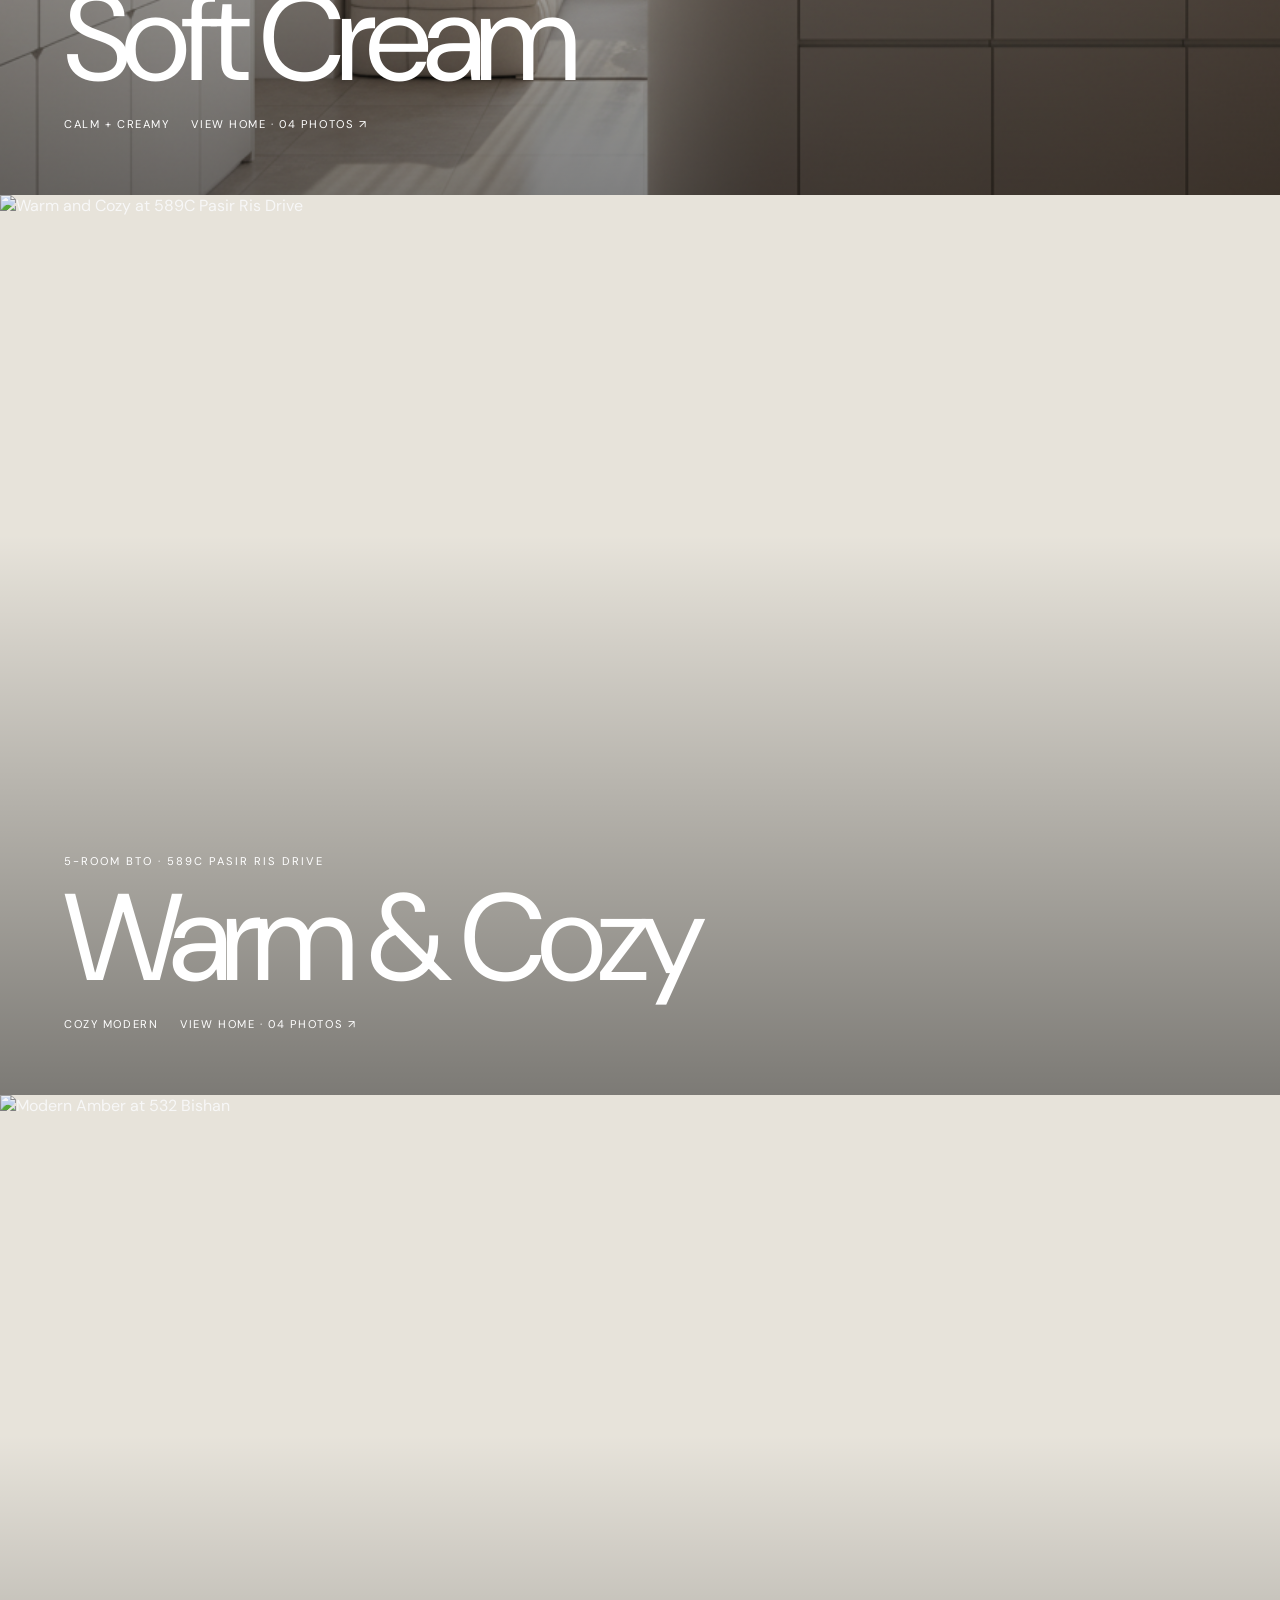
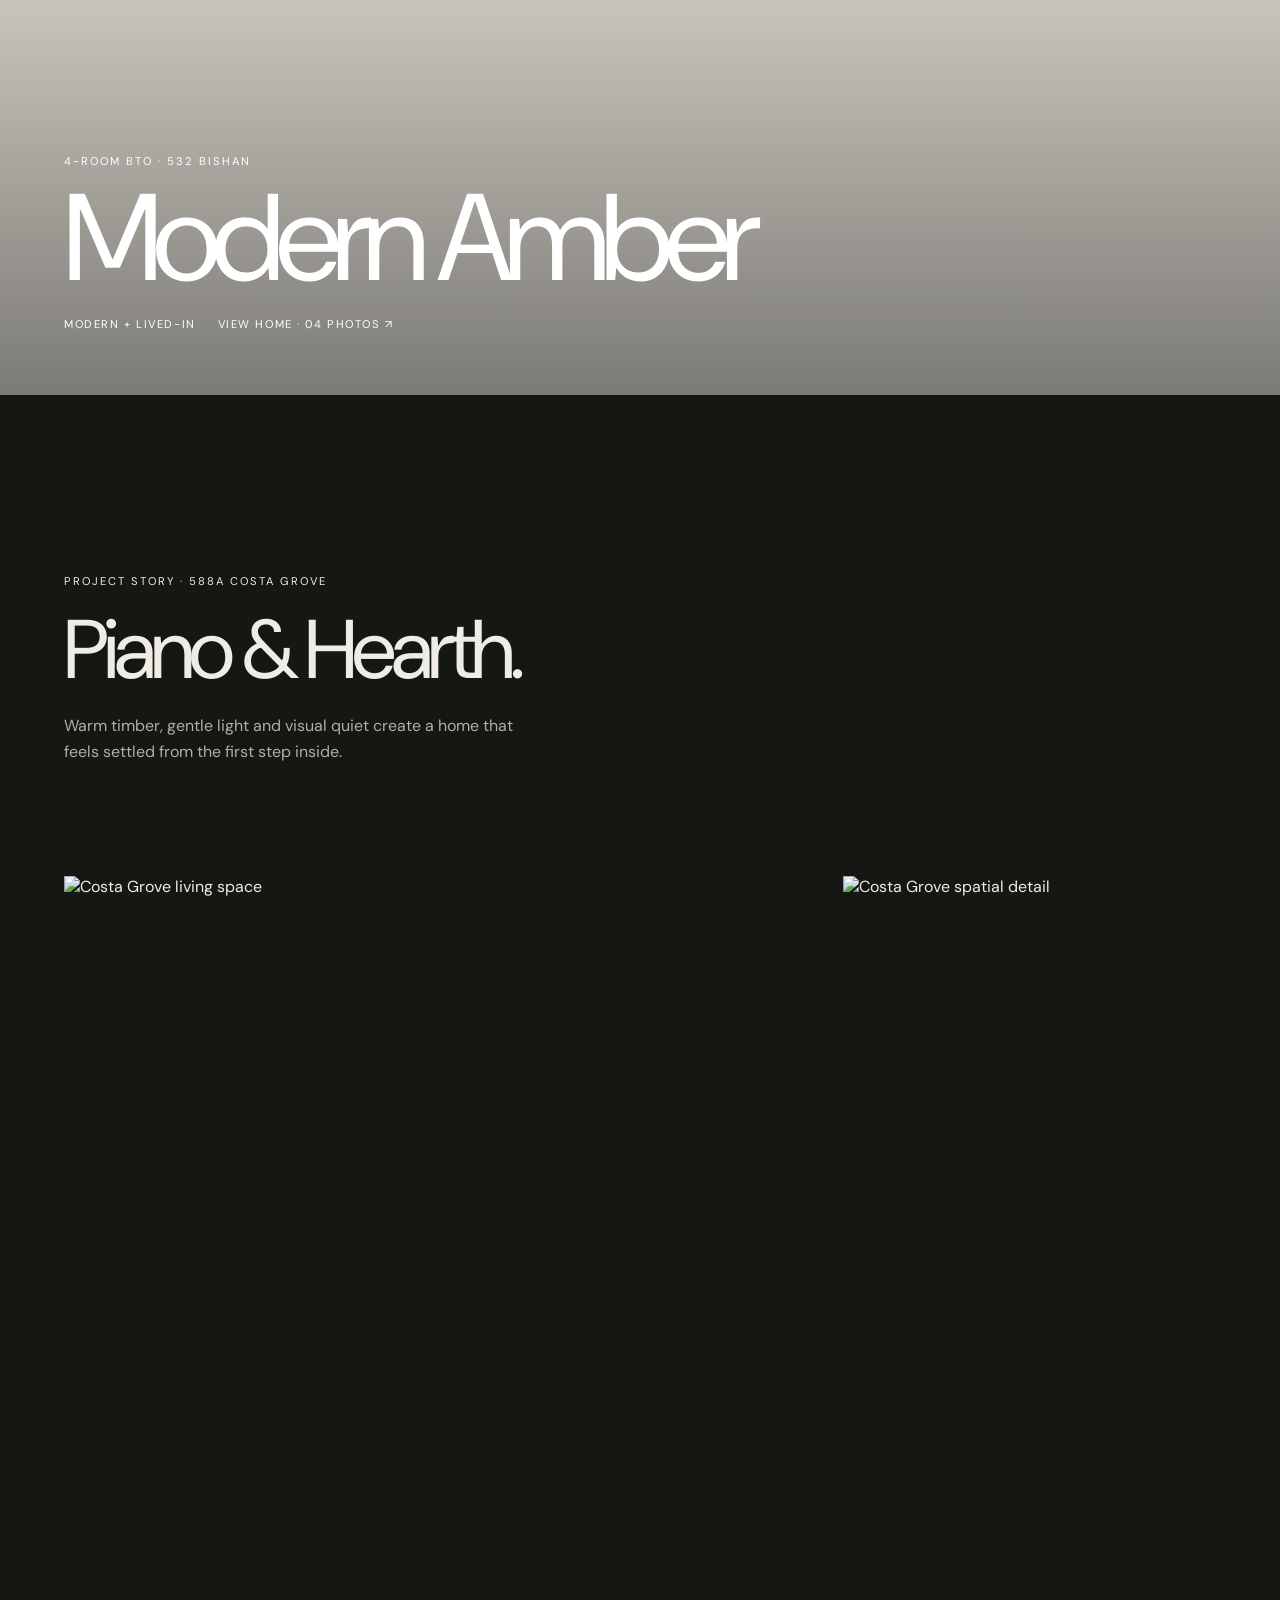
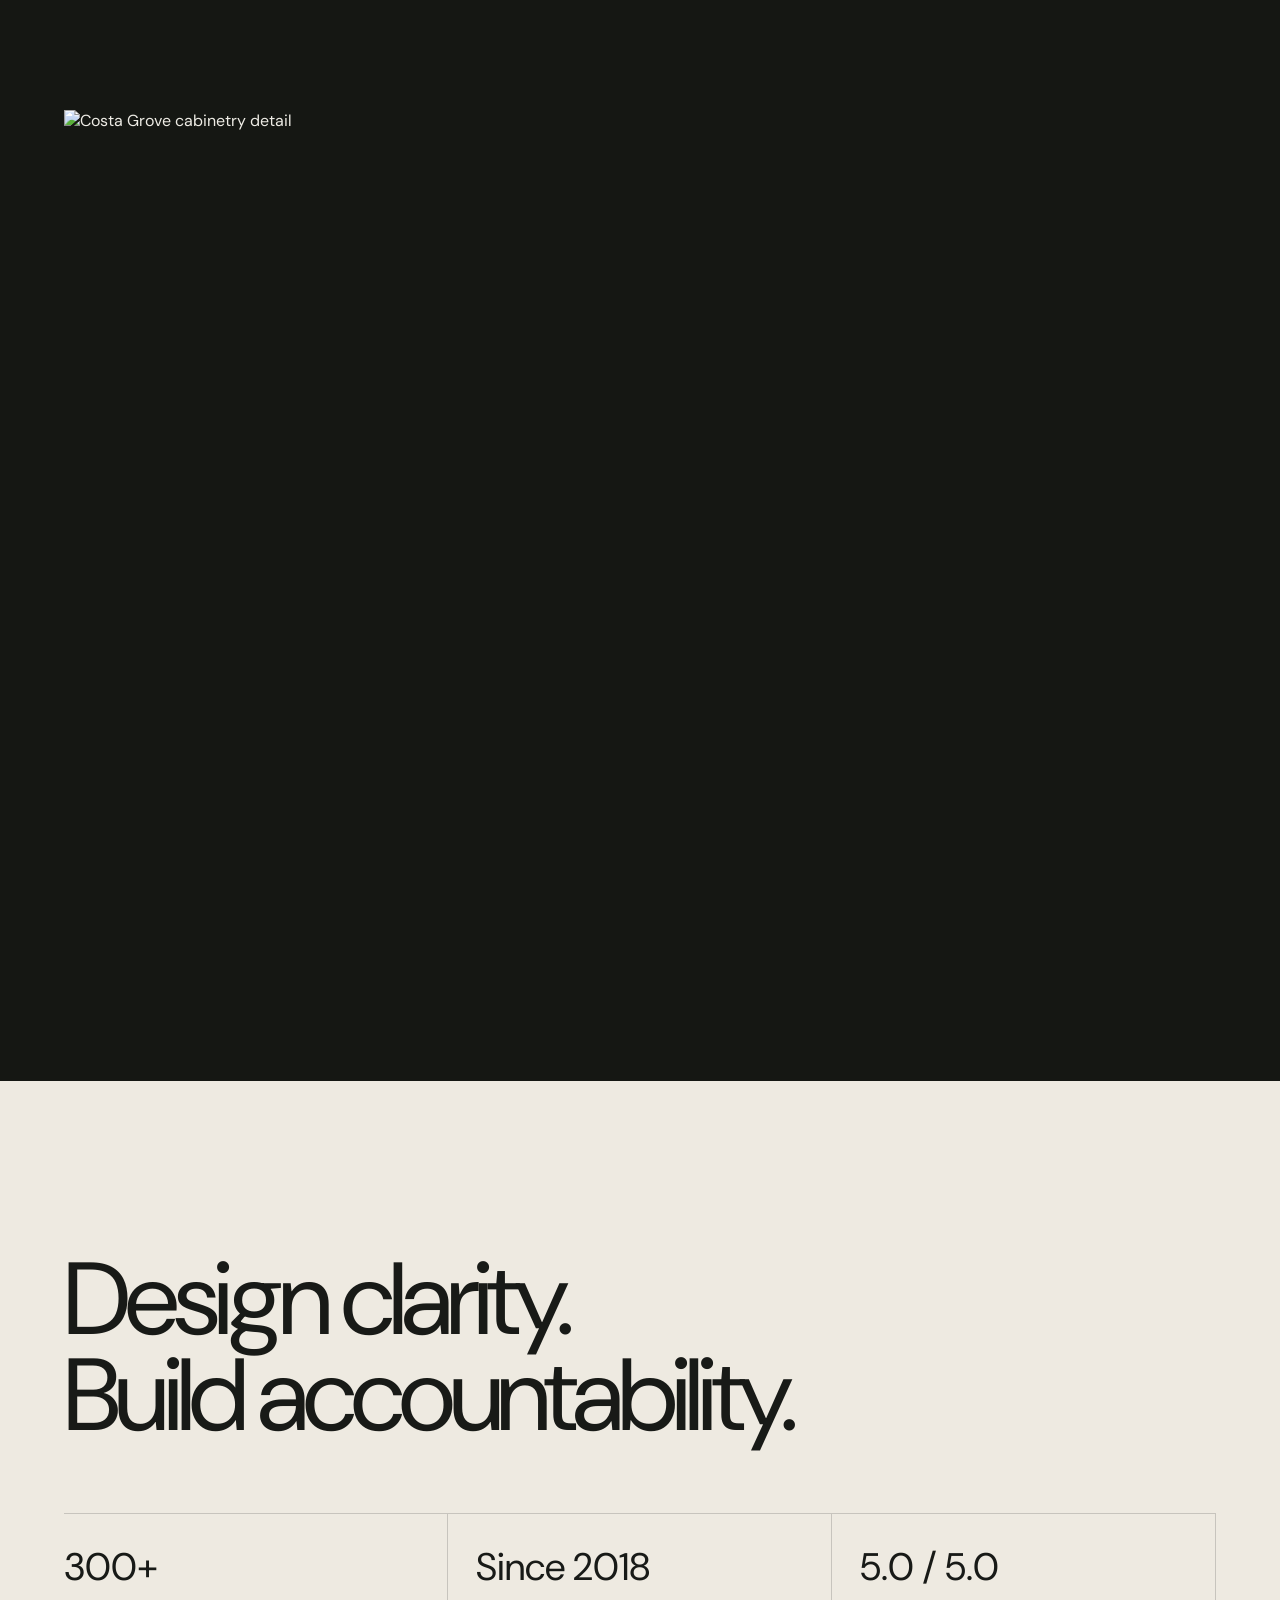
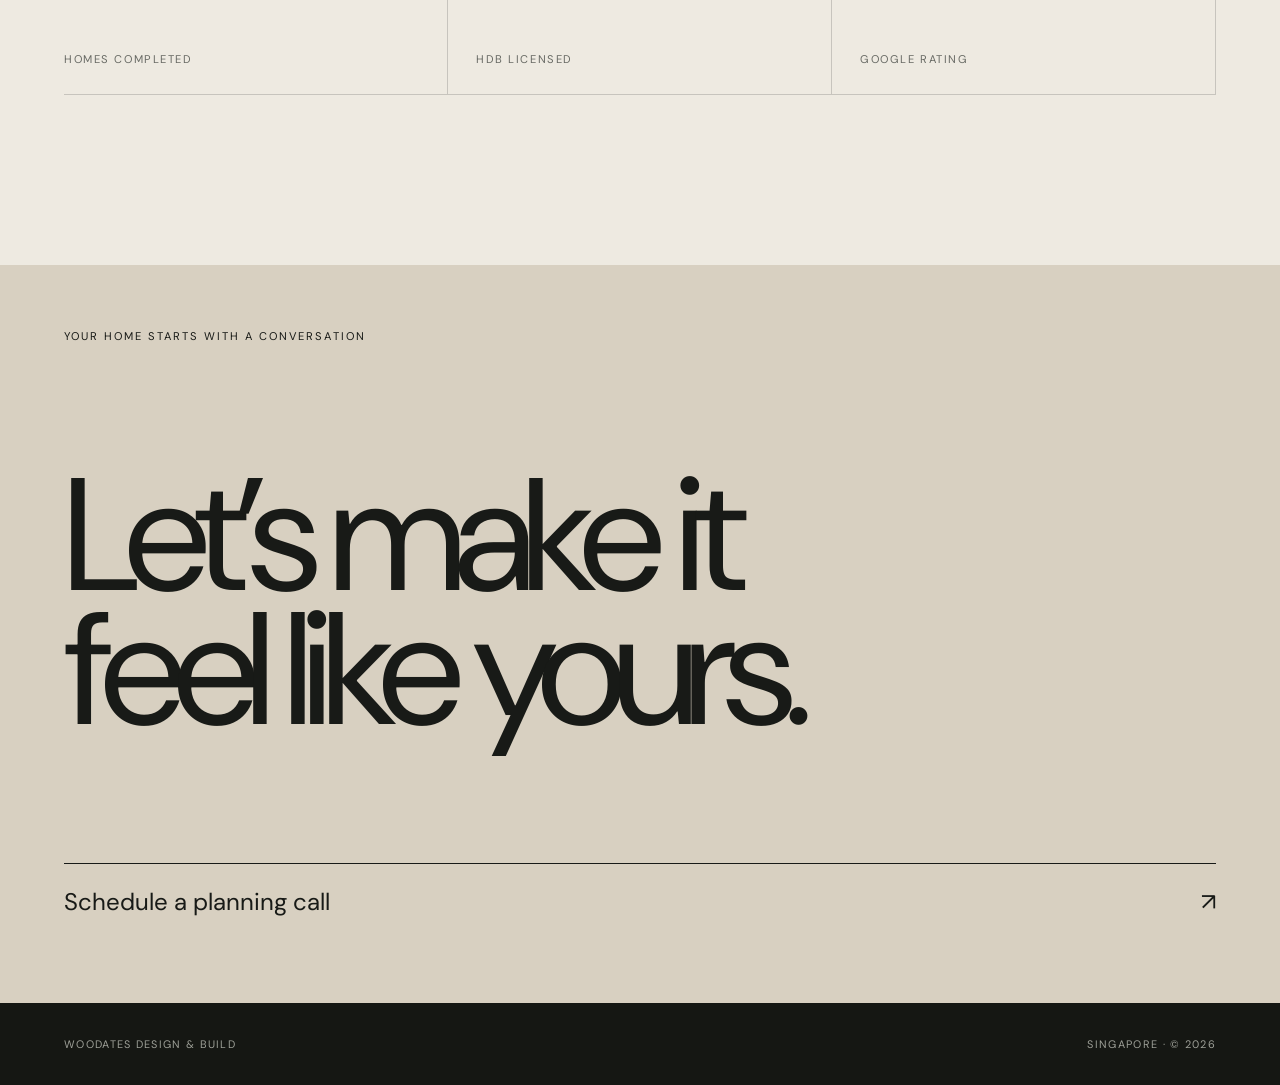
==== commit 275eeabb: "Feature Warm and Cozy on the home page" ====
--- a/index.html
+++ b/index.html
@@ -39,7 +39,7 @@
     <section id="projects">
       <article class="project p1"><img src="5-room-BTO-package-images/588A-Costa-Grove-warm-minimalist/588A-Costa-Grove-warm-minimalist-1.png" alt="Piano & Hearth at Costa Grove"><button class="project-trigger" type="button" data-project="gathering-nook" aria-label="View Piano & Hearth at 588A Costa Grove"></button><div class="project-copy"><span class="eyebrow">5-room BTO · 588A Costa Grove</span><h2>Piano &amp;<br class="mobile-break"> Hearth</h2><div class="project-meta"><span>Warm minimal</span><span>View home · 04 photos ↗</span></div></div></article>
       <article class="project p2"><img src="images/kempas-creamy-1.png" alt="Soft Cream at 1B Kempas"><button class="project-trigger" type="button" data-project="milk-curve" aria-label="View Soft Cream at 1B Kempas"></button><div class="project-copy"><span class="eyebrow">4-room BTO · 1B Kempas</span><h2>Soft<br class="mobile-break"> Cream</h2><div class="project-meta"><span>Calm + creamy</span><span>View home · 04 photos ↗</span></div></div></article>
-      <article class="project p3"><img src="3-room/483C-Yishun-Grove-Warm-Minimalist/483C-Yishun-Grove-Warm-Minimalist-1.png" alt="Open Arc at Yishun Grove"><button class="project-trigger" type="button" data-project="open-arc" aria-label="View Open Arc at 483C Yishun Grove"></button><div class="project-copy"><span class="eyebrow">3-room BTO · 483C Yishun Grove</span><h2>Open<br class="mobile-break"> Arc</h2><div class="project-meta"><span>Compact + considered</span><span>View home · 04 photos ↗</span></div></div></article>
+      <article class="project p3"><img src="5-room-BTO-package-images/589C-Pasir-Ris-Drive-cozy-modern/589C-Pasir-Ris-Drive-cozy-modern-3.png" alt="Warm and Cozy at 589C Pasir Ris Drive"><button class="project-trigger" type="button" data-project="warm-horizon" aria-label="View Warm and Cozy at 589C Pasir Ris Drive"></button><div class="project-copy"><span class="eyebrow">5-room BTO · 589C Pasir Ris Drive</span><h2>Warm &amp;<br class="mobile-break"> Cozy</h2><div class="project-meta"><span>Cozy modern</span><span>View home · 04 photos ↗</span></div></div></article>
       <article class="project p4"><img src="images/532-Bishan-01.png" alt="Modern Amber at 532 Bishan"><button class="project-trigger" type="button" data-project="amber-layers" aria-label="View Modern Amber at 532 Bishan"></button><div class="project-copy"><span class="eyebrow">4-room BTO · 532 Bishan</span><h2>Modern<br class="mobile-break"> Amber</h2><div class="project-meta"><span>Modern + lived-in</span><span>View home · 04 photos ↗</span></div></div></article>
     </section>
     <section class="sequence" id="quiet-family-home"><div class="sequence-head"><span class="eyebrow">Project story · 588A Costa Grove</span><h2 class="reveal">Piano & Hearth.</h2><p class="reveal">Warm timber, gentle light and visual quiet create a home that feels settled from the first step inside.</p></div><div class="sequence-grid"><img src="5-room-BTO-package-images/588A-Costa-Grove-warm-minimalist/588A-Costa-Grove-warm-minimalist-2.png" alt="Costa Grove living space"><img src="5-room-BTO-package-images/588A-Costa-Grove-warm-minimalist/588A-Costa-Grove-warm-minimalist-4.png" alt="Costa Grove spatial detail"><img src="5-room-BTO-package-images/588A-Costa-Grove-warm-minimalist/588A-Costa-Grove-warm-minimalist-3.png" alt="Costa Grove cabinetry detail"></div></section>
@@ -56,7 +56,7 @@
   <script>window.WOODATES_PROJECTS=[
     {id:"gathering-nook",name:"Piano & Hearth",property:"5-room BTO",address:"588A Costa Grove",images:["5-room-BTO-package-images/588A-Costa-Grove-warm-minimalist/588A-Costa-Grove-warm-minimalist-1.png","5-room-BTO-package-images/588A-Costa-Grove-warm-minimalist/588A-Costa-Grove-warm-minimalist-2.png","5-room-BTO-package-images/588A-Costa-Grove-warm-minimalist/588A-Costa-Grove-warm-minimalist-3.png","5-room-BTO-package-images/588A-Costa-Grove-warm-minimalist/588A-Costa-Grove-warm-minimalist-4.png"]},
     {id:"milk-curve",name:"Soft Cream",property:"4-room BTO",address:"1B Kempas",images:["images/kempas-creamy-1.png","images/kempas-creamy-2.png","images/kempas-creamy-3.png","images/kempas-creamy-4.png"]},
-    {id:"open-arc",name:"Open Arc",property:"3-room BTO",address:"483C Yishun Grove",images:["3-room/483C-Yishun-Grove-Warm-Minimalist/483C-Yishun-Grove-Warm-Minimalist-1.png","3-room/483C-Yishun-Grove-Warm-Minimalist/483C-Yishun-Grove-Warm-Minimalist-2.png","3-room/483C-Yishun-Grove-Warm-Minimalist/483C-Yishun-Grove-Warm-Minimalist-3.png","3-room/483C-Yishun-Grove-Warm-Minimalist/483C-Yishun-Grove-Warm-Minimalist-4.png"]},
+    {id:"warm-horizon",name:"Warm & Cozy",property:"5-room BTO",address:"589C Pasir Ris Drive",images:["5-room-BTO-package-images/589C-Pasir-Ris-Drive-cozy-modern/589C-Pasir-Ris-Drive-cozy-modern-1.png","5-room-BTO-package-images/589C-Pasir-Ris-Drive-cozy-modern/589C-Pasir-Ris-Drive-cozy-modern-2.png","5-room-BTO-package-images/589C-Pasir-Ris-Drive-cozy-modern/589C-Pasir-Ris-Drive-cozy-modern-3.png","5-room-BTO-package-images/589C-Pasir-Ris-Drive-cozy-modern/589C-Pasir-Ris-Drive-cozy-modern-4.png"]},
     {id:"amber-layers",name:"Modern Amber",property:"4-room BTO",address:"532 Bishan",images:["images/532-Bishan-01.png","images/532-bishan-02.png","images/532-bishan-03.png","images/532-bishan-04.png"]}
   ];</script>
   <script src="project-gallery.js"></script>
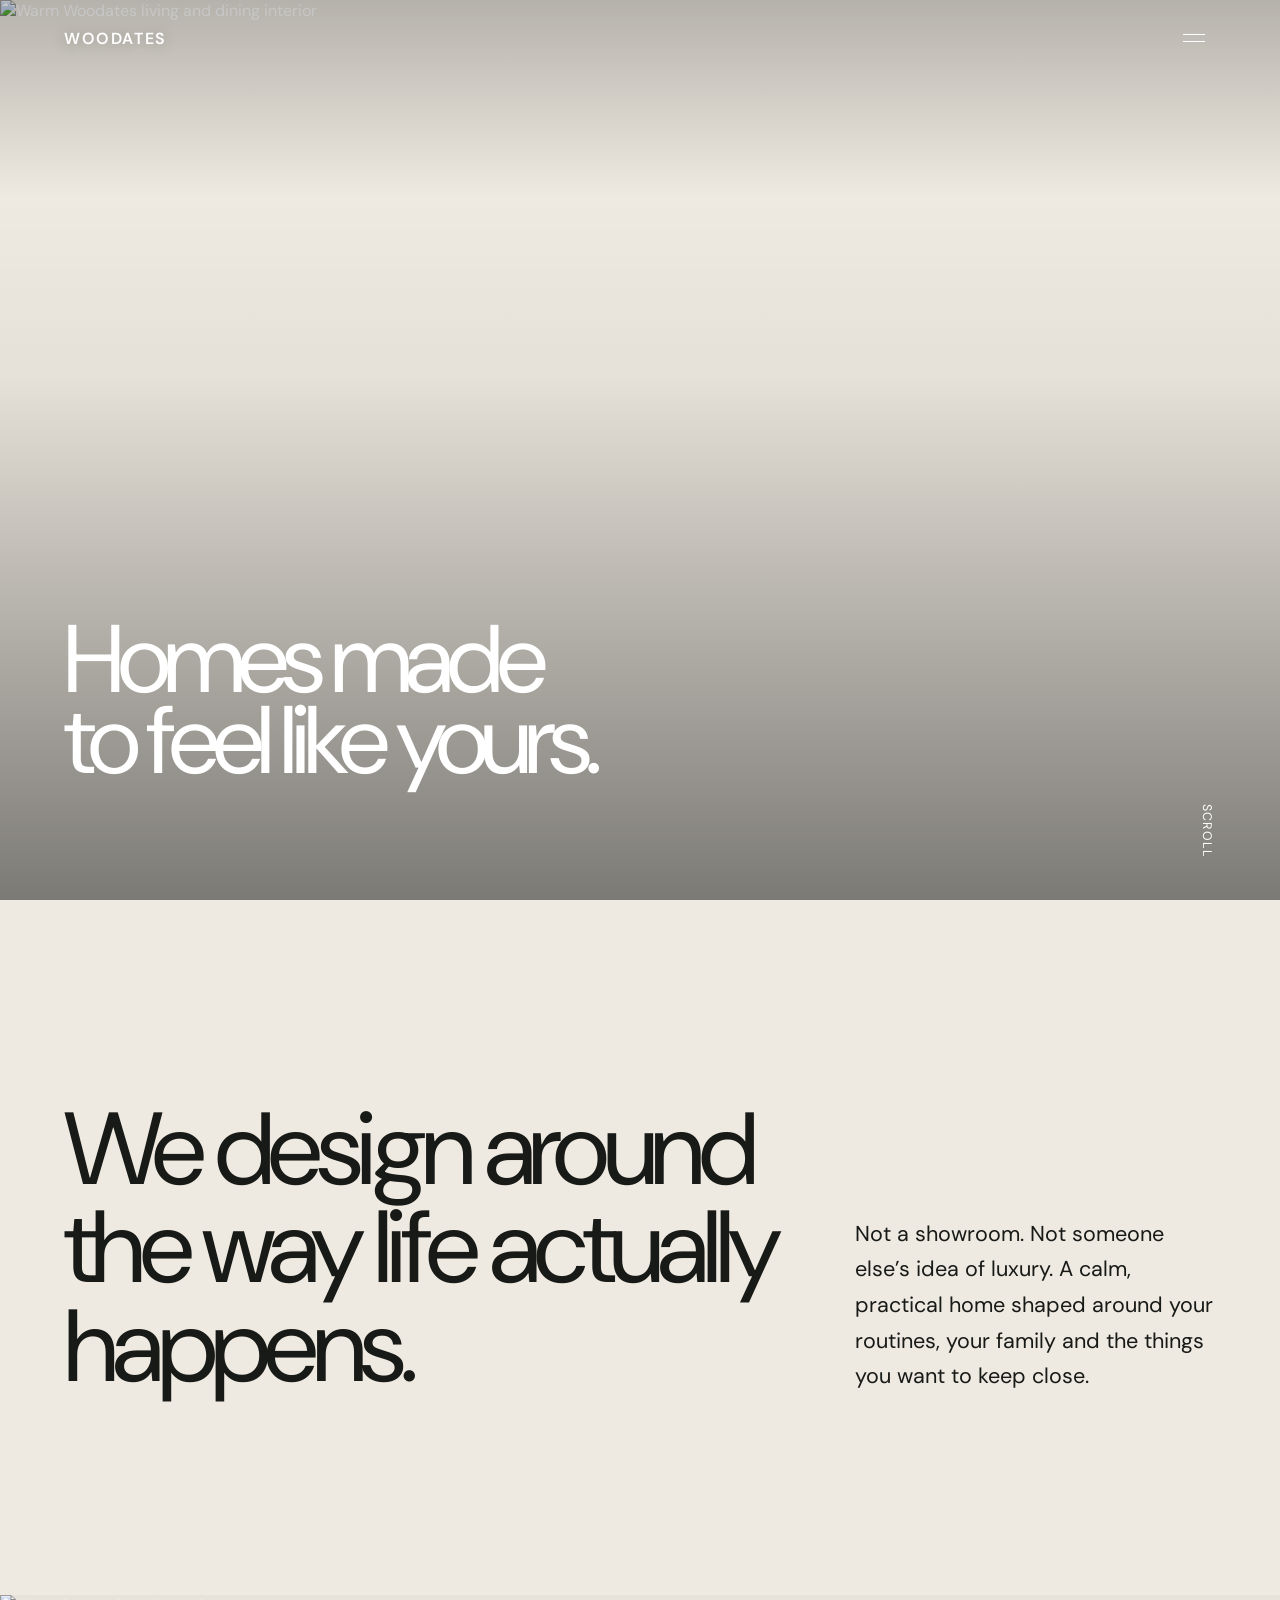
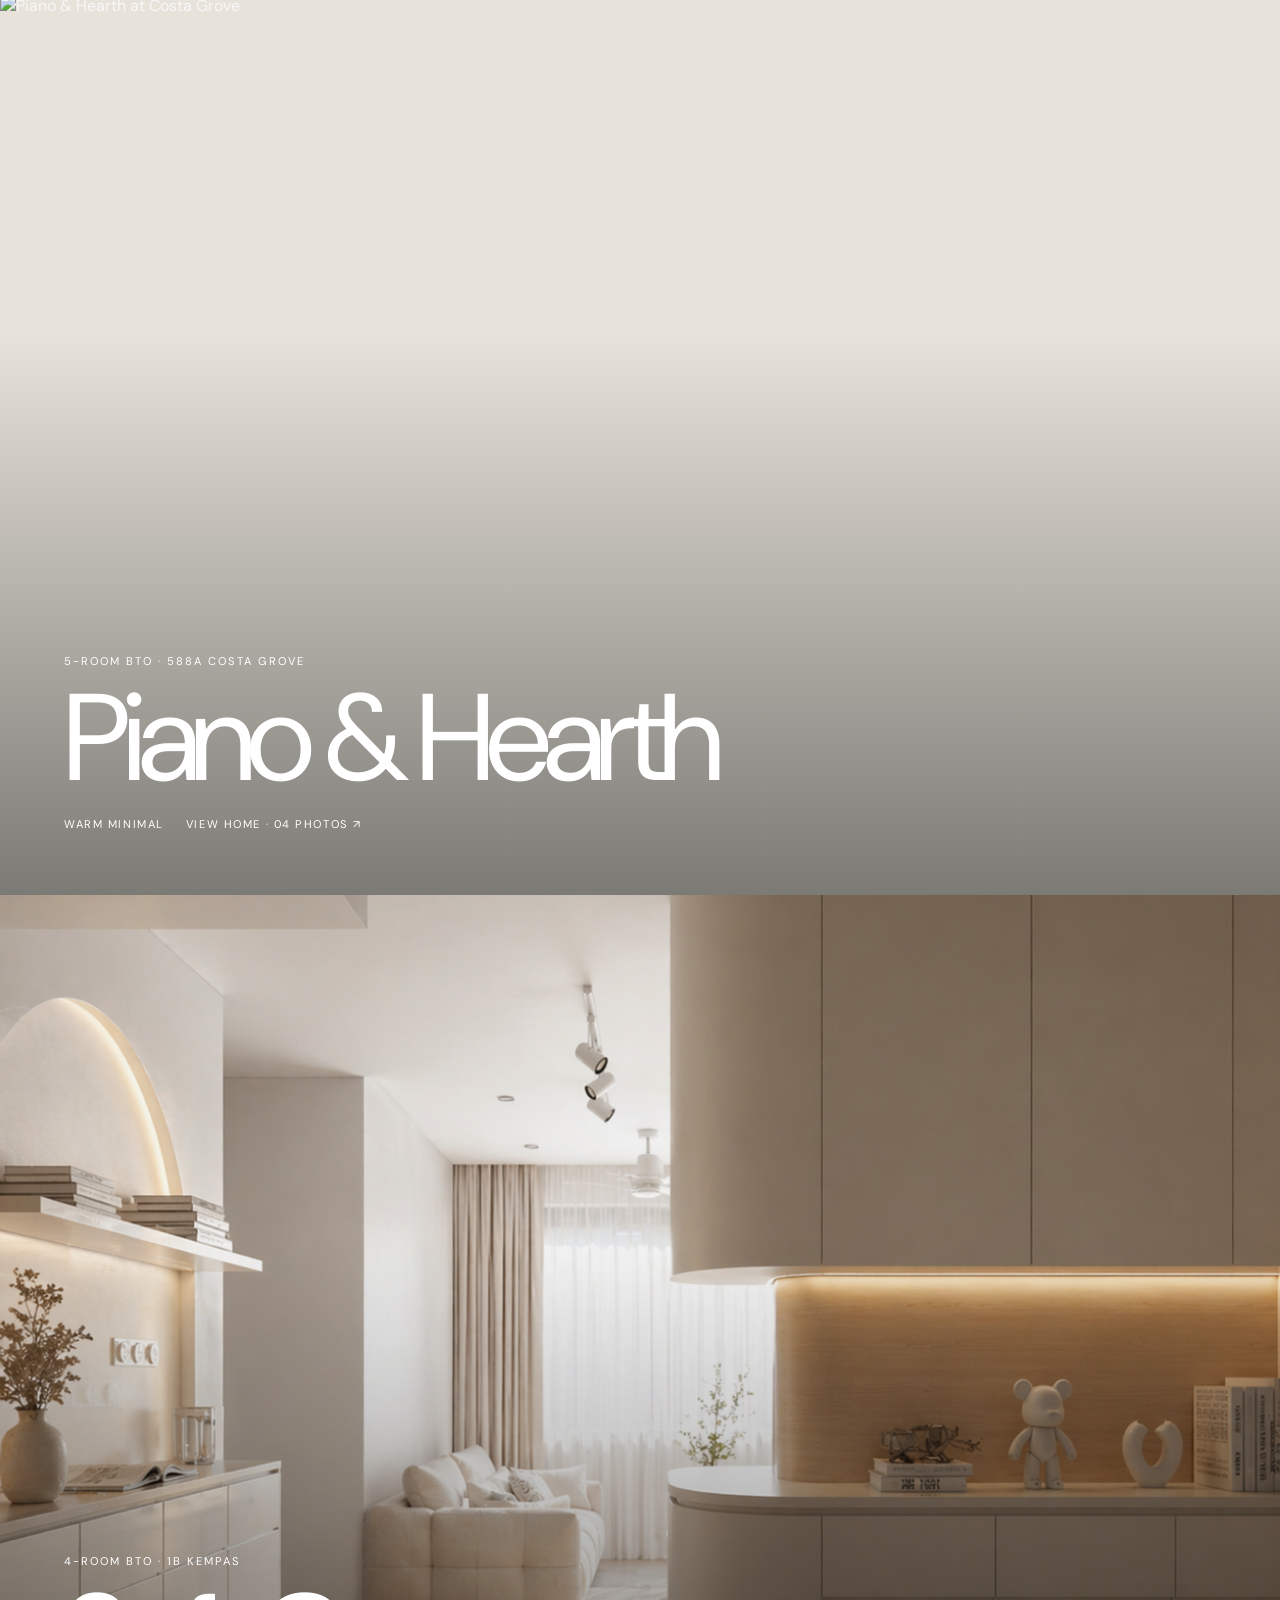
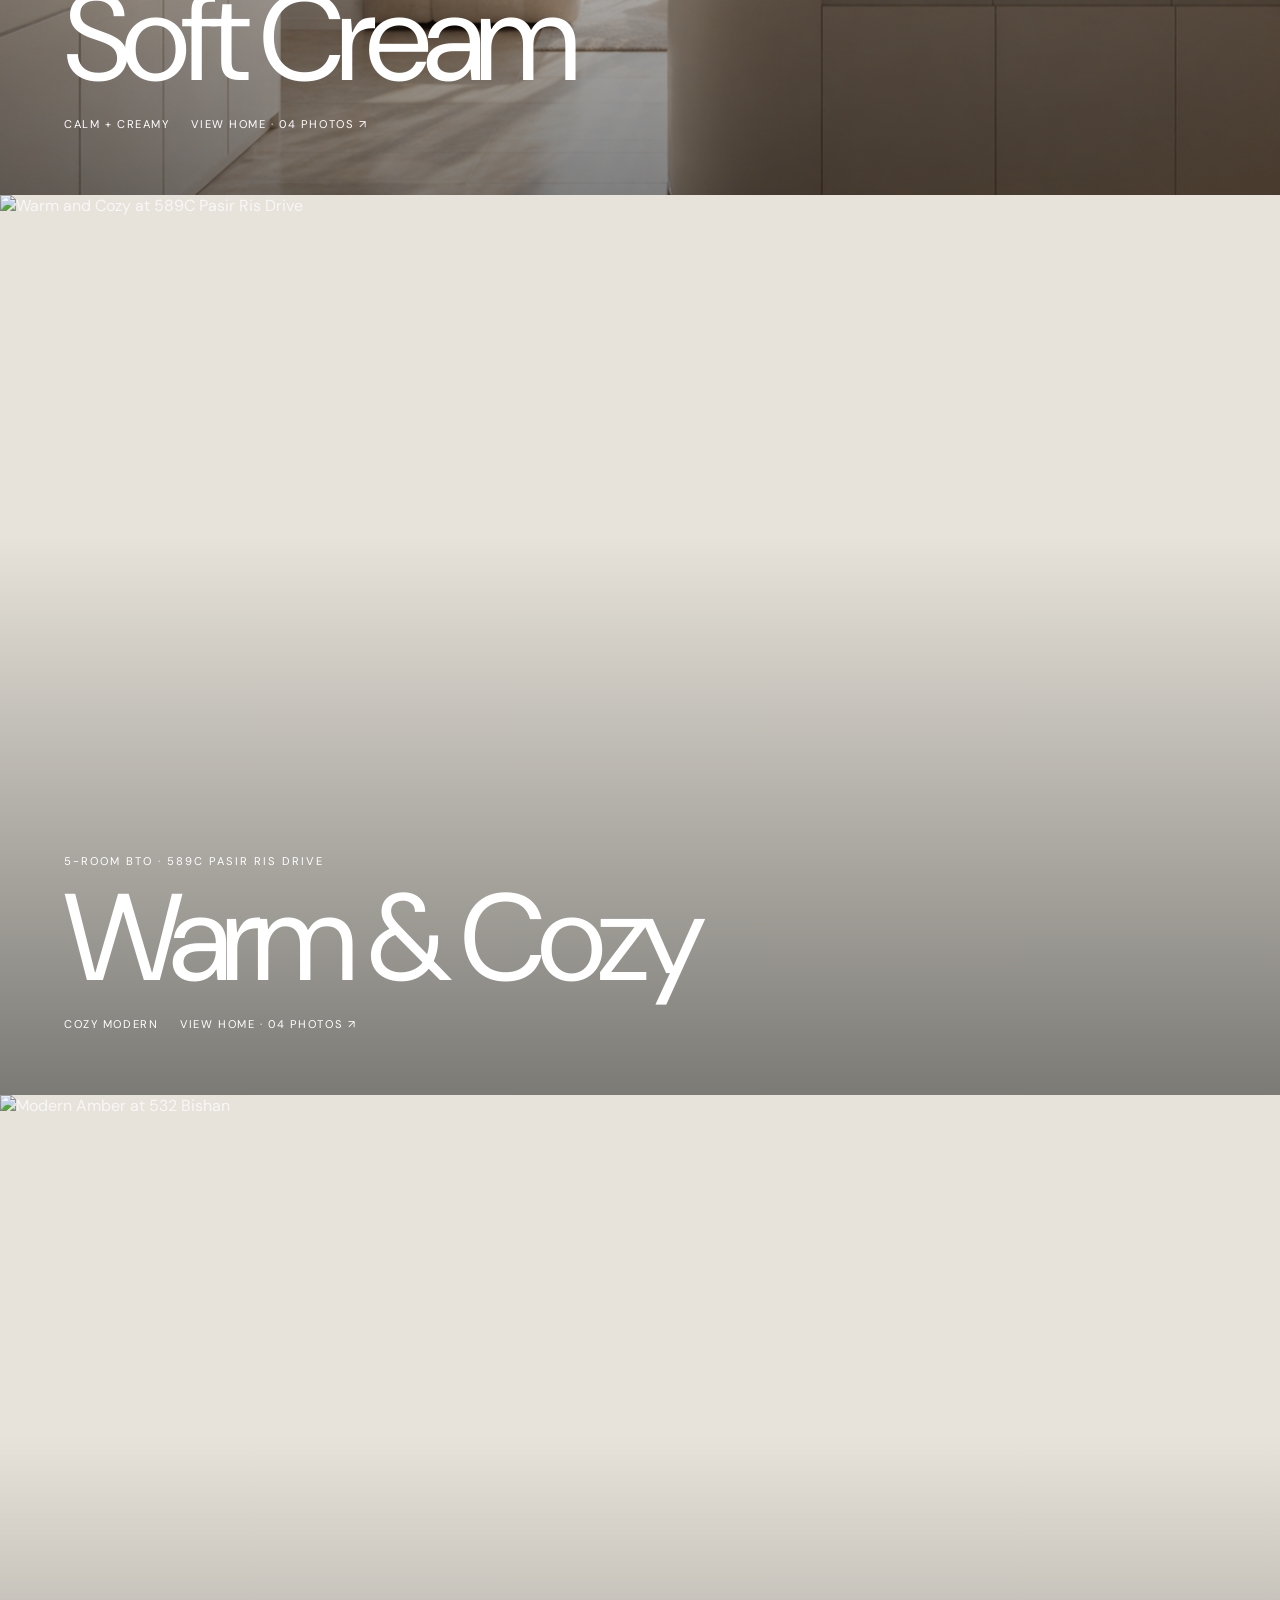
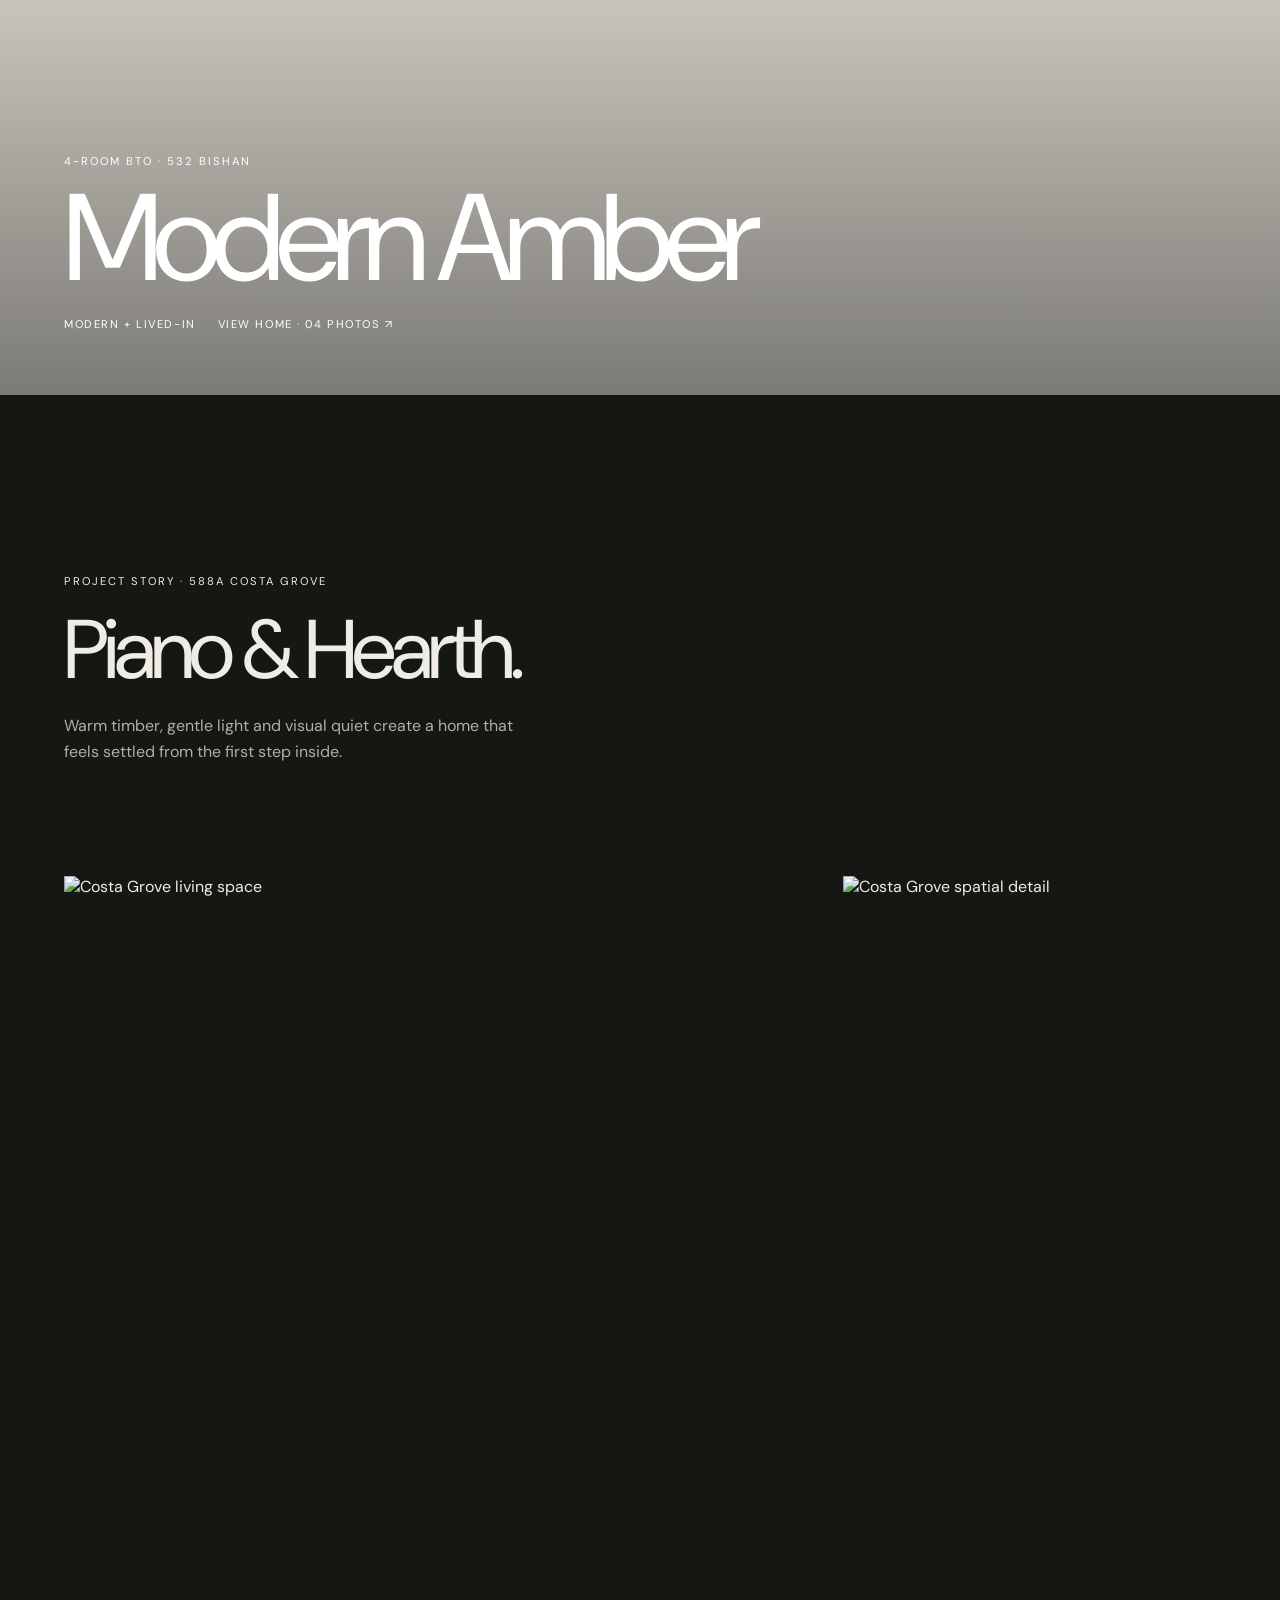
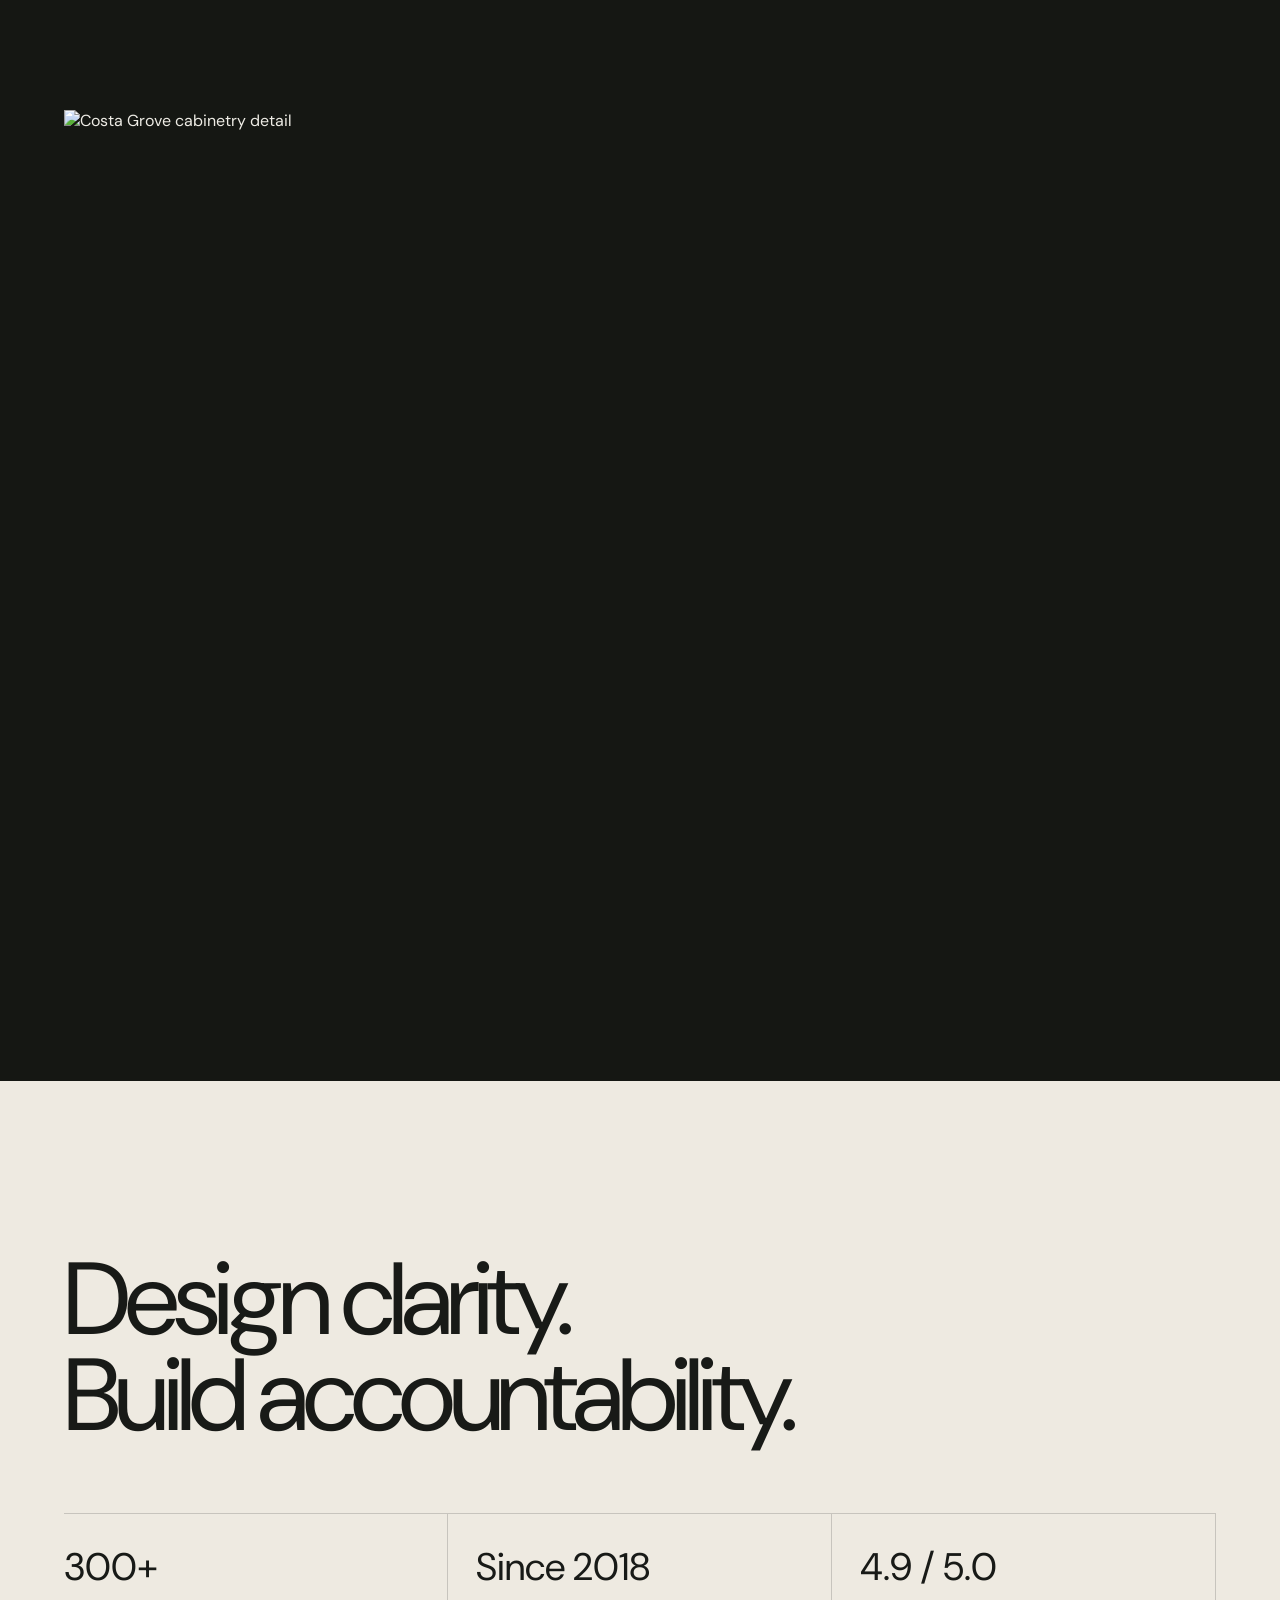
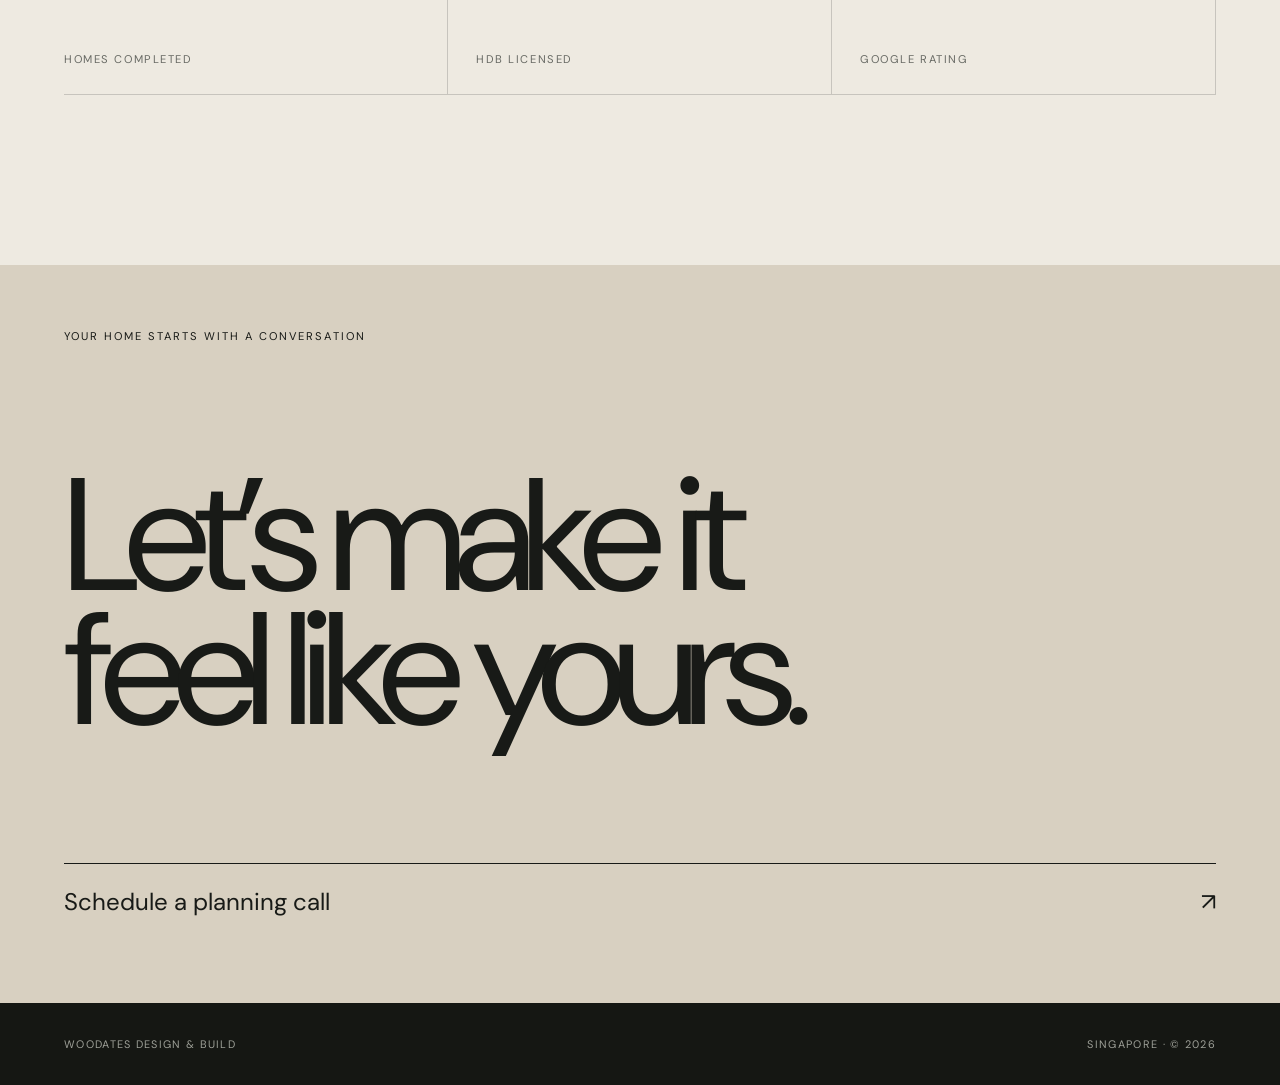
==== commit efd7ae43: "Update Google rating on home and about pages" ====
--- a/index.html
+++ b/index.html
@@ -43,7 +43,7 @@
       <article class="project p4"><img src="images/532-Bishan-01.png" alt="Modern Amber at 532 Bishan"><button class="project-trigger" type="button" data-project="amber-layers" aria-label="View Modern Amber at 532 Bishan"></button><div class="project-copy"><span class="eyebrow">4-room BTO · 532 Bishan</span><h2>Modern<br class="mobile-break"> Amber</h2><div class="project-meta"><span>Modern + lived-in</span><span>View home · 04 photos ↗</span></div></div></article>
     </section>
     <section class="sequence" id="quiet-family-home"><div class="sequence-head"><span class="eyebrow">Project story · 588A Costa Grove</span><h2 class="reveal">Piano & Hearth.</h2><p class="reveal">Warm timber, gentle light and visual quiet create a home that feels settled from the first step inside.</p></div><div class="sequence-grid"><img src="5-room-BTO-package-images/588A-Costa-Grove-warm-minimalist/588A-Costa-Grove-warm-minimalist-2.png" alt="Costa Grove living space"><img src="5-room-BTO-package-images/588A-Costa-Grove-warm-minimalist/588A-Costa-Grove-warm-minimalist-4.png" alt="Costa Grove spatial detail"><img src="5-room-BTO-package-images/588A-Costa-Grove-warm-minimalist/588A-Costa-Grove-warm-minimalist-3.png" alt="Costa Grove cabinetry detail"></div></section>
-    <section class="trust" id="about"><h2 class="reveal">Design clarity.<br>Build accountability.</h2><div class="facts"><div class="fact"><span>300+</span><span>Homes completed</span></div><div class="fact"><span>Since 2018</span><span>HDB licensed</span></div><div class="fact"><span>5.0 / 5.0</span><span>Google rating</span></div></div></section>
+    <section class="trust" id="about"><h2 class="reveal">Design clarity.<br>Build accountability.</h2><div class="facts"><div class="fact"><span>300+</span><span>Homes completed</span></div><div class="fact"><span>Since 2018</span><span>HDB licensed</span></div><div class="fact"><span>4.9 / 5.0</span><span>Google rating</span></div></div></section>
     <section class="cta" id="contact"><span class="eyebrow">Your home starts with a conversation</span><h2 class="reveal">Let’s make it<br>feel like yours.</h2><a class="cta-link" href="https://wa.me/message/BKNNSDC54PN6L1" target="_blank" rel="noopener"><span>Schedule a planning call</span><span>↗</span></a></section>
   </main>
   <footer><span>Woodates Design &amp; Build</span><span>Singapore · © 2026</span></footer>
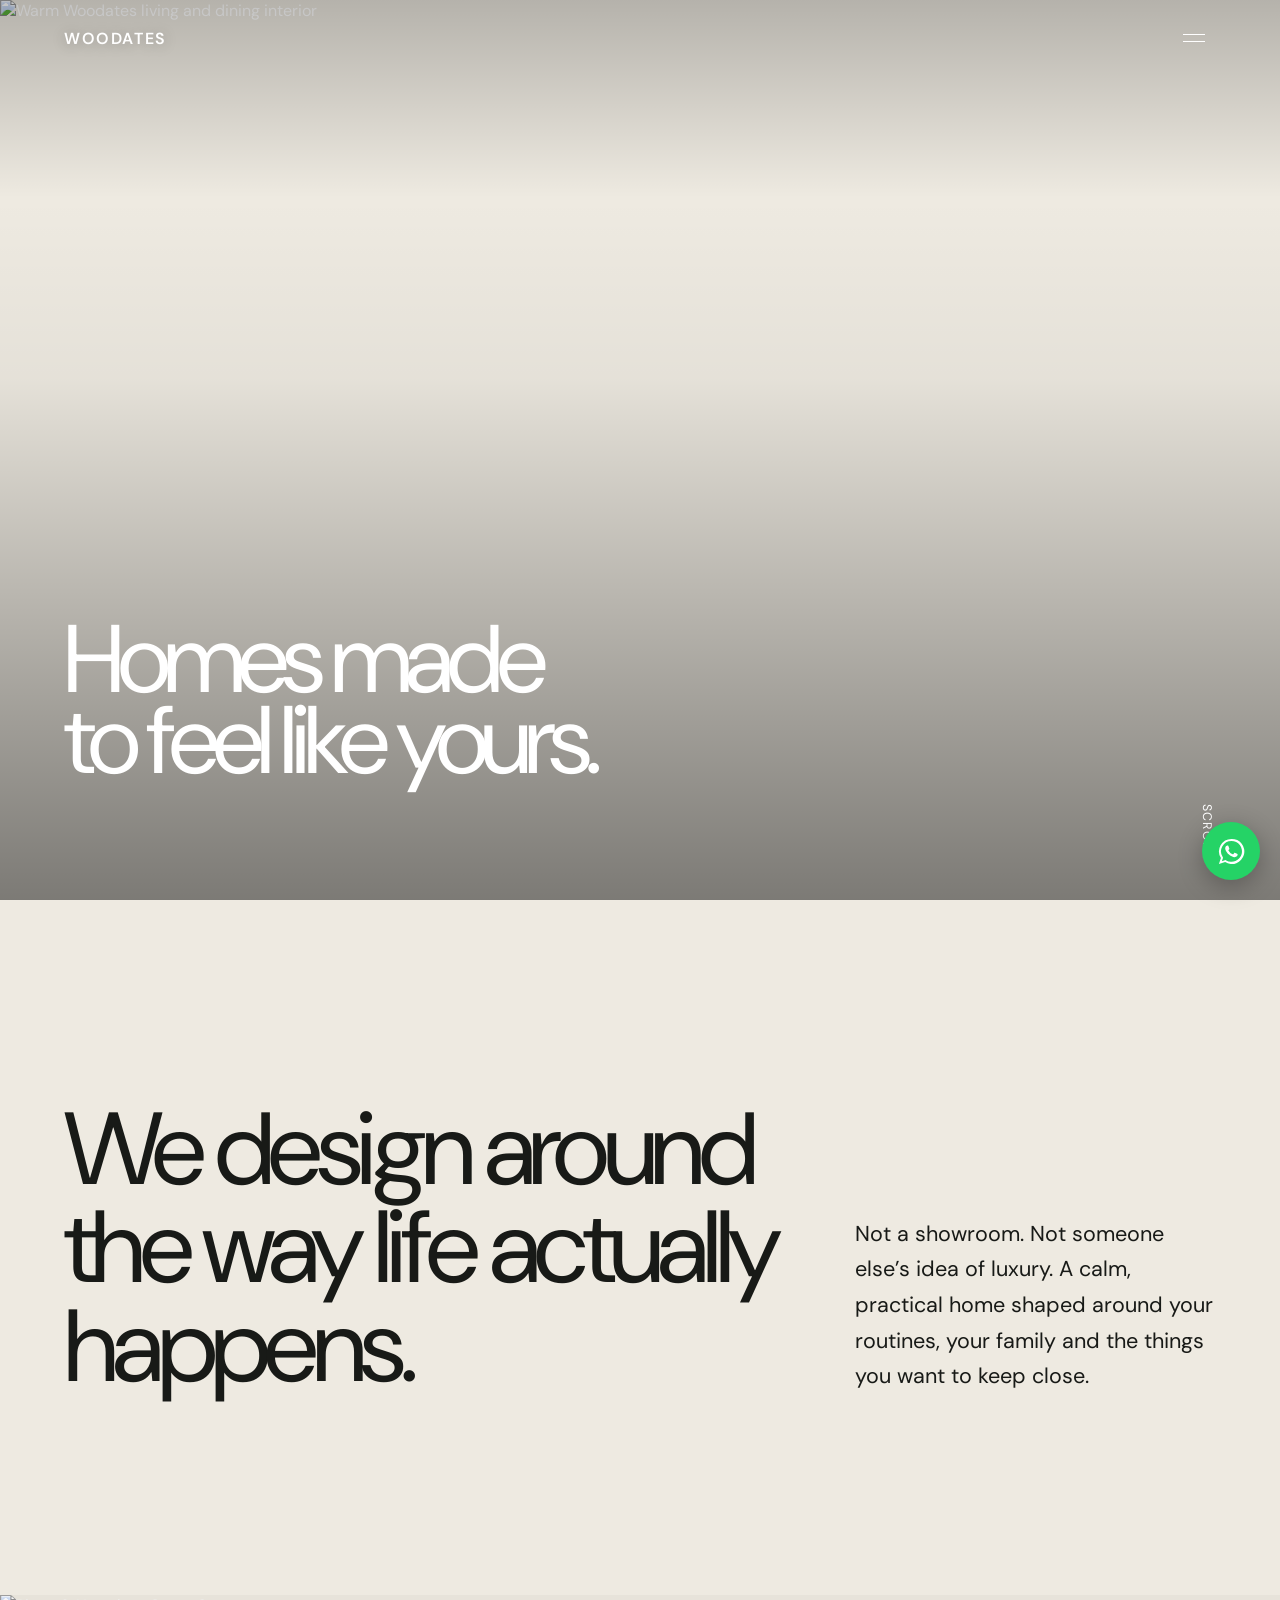
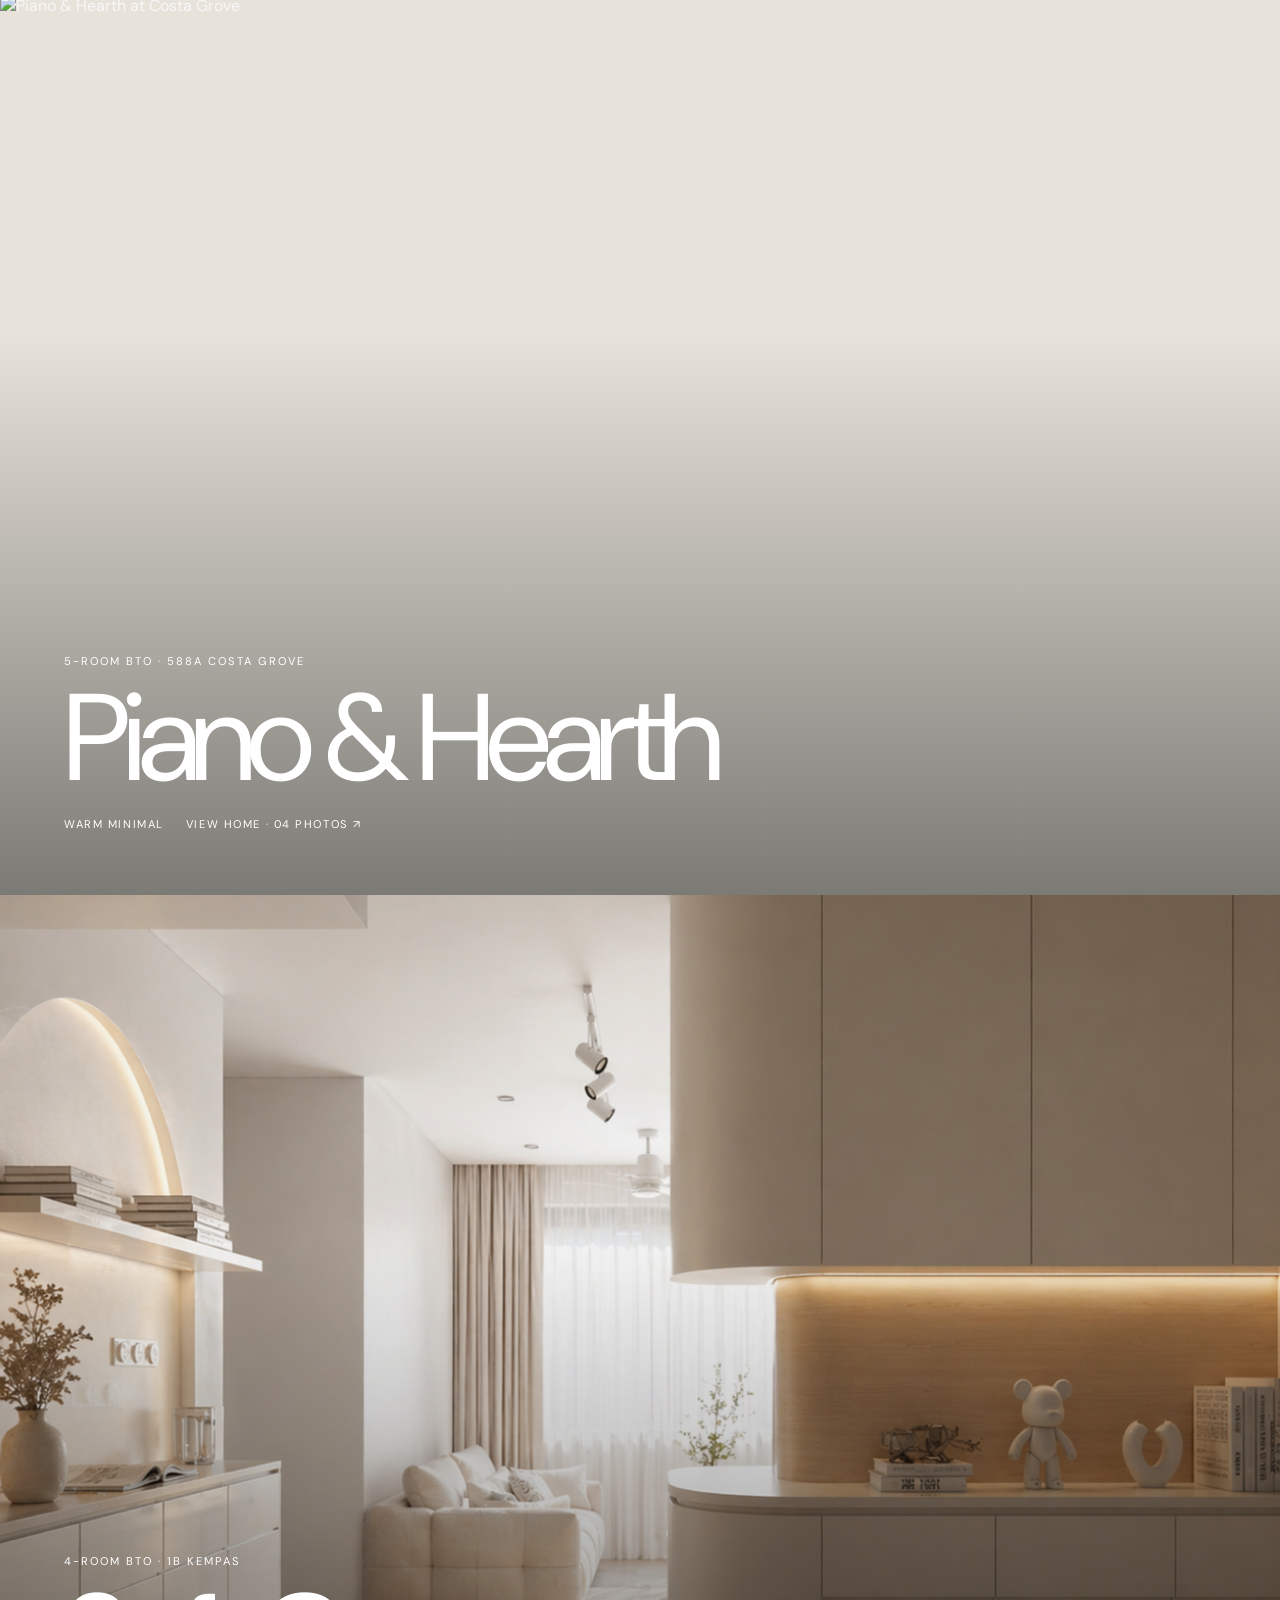
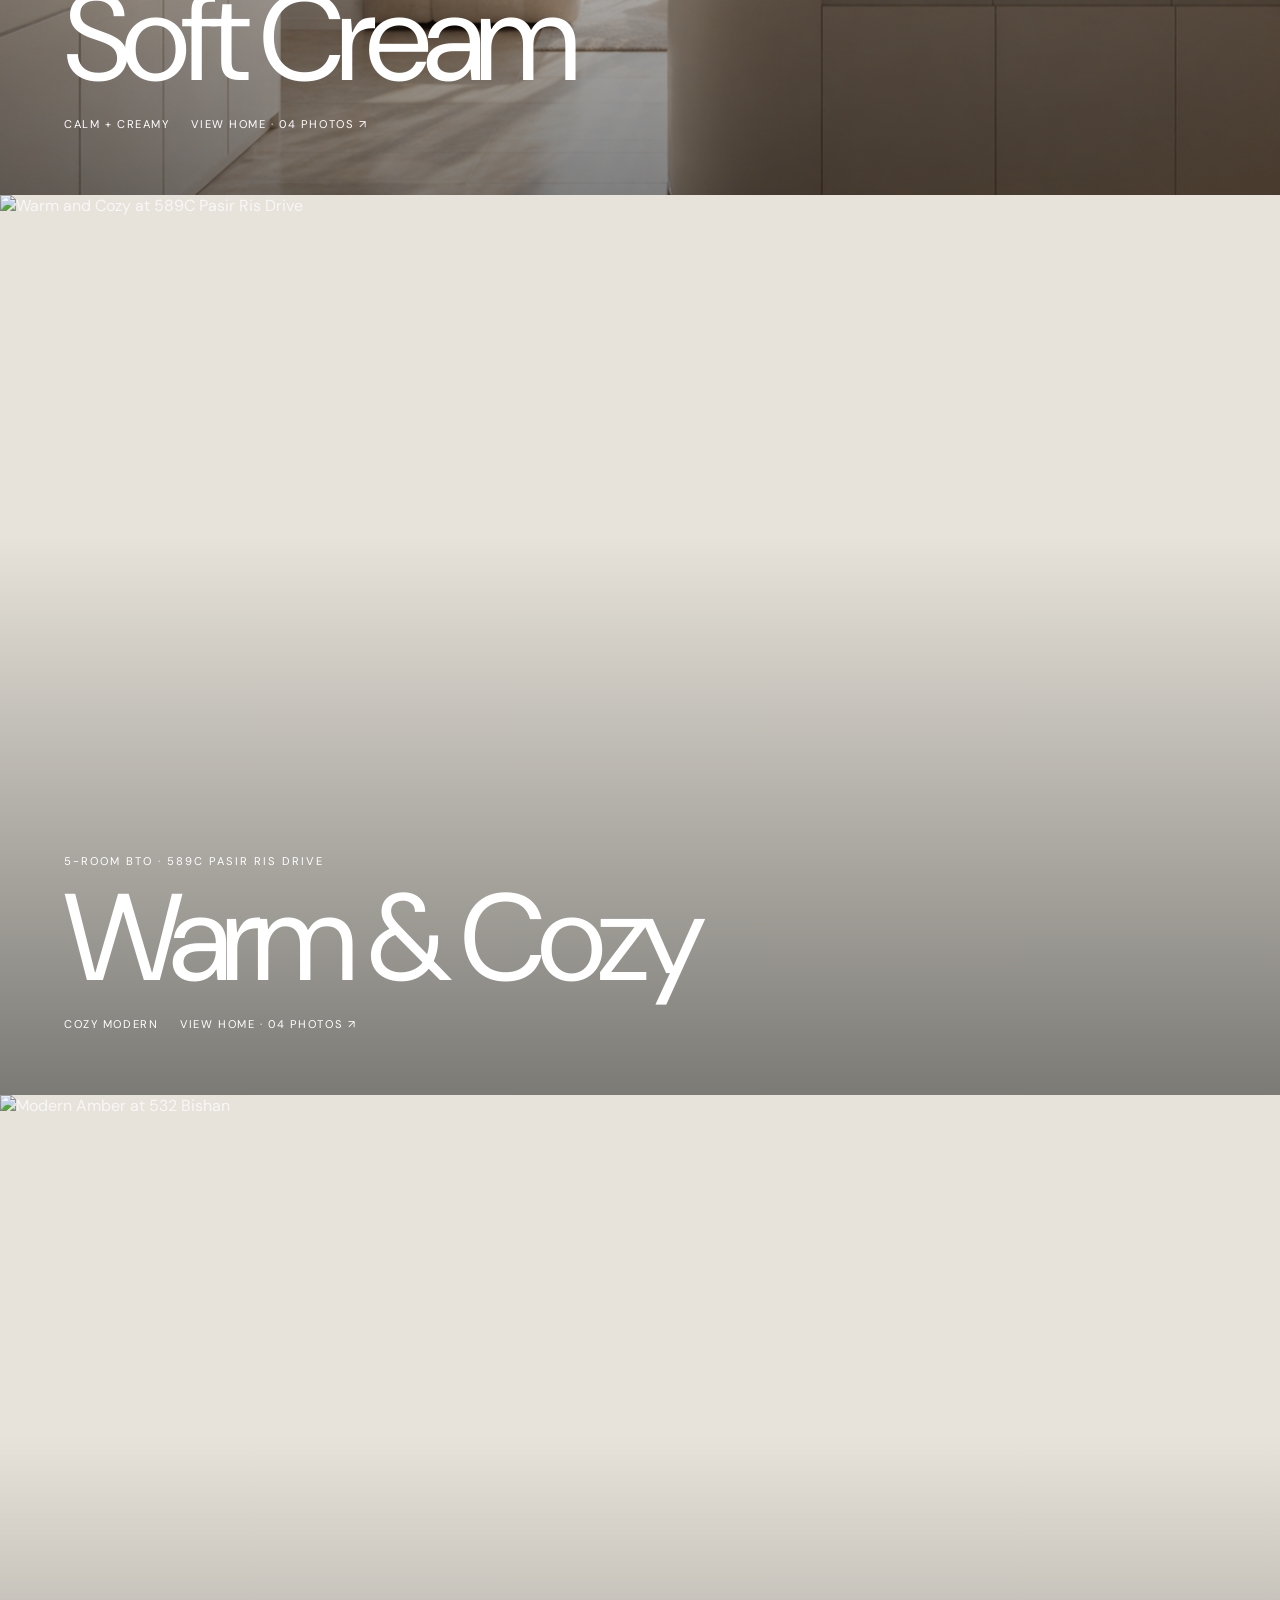
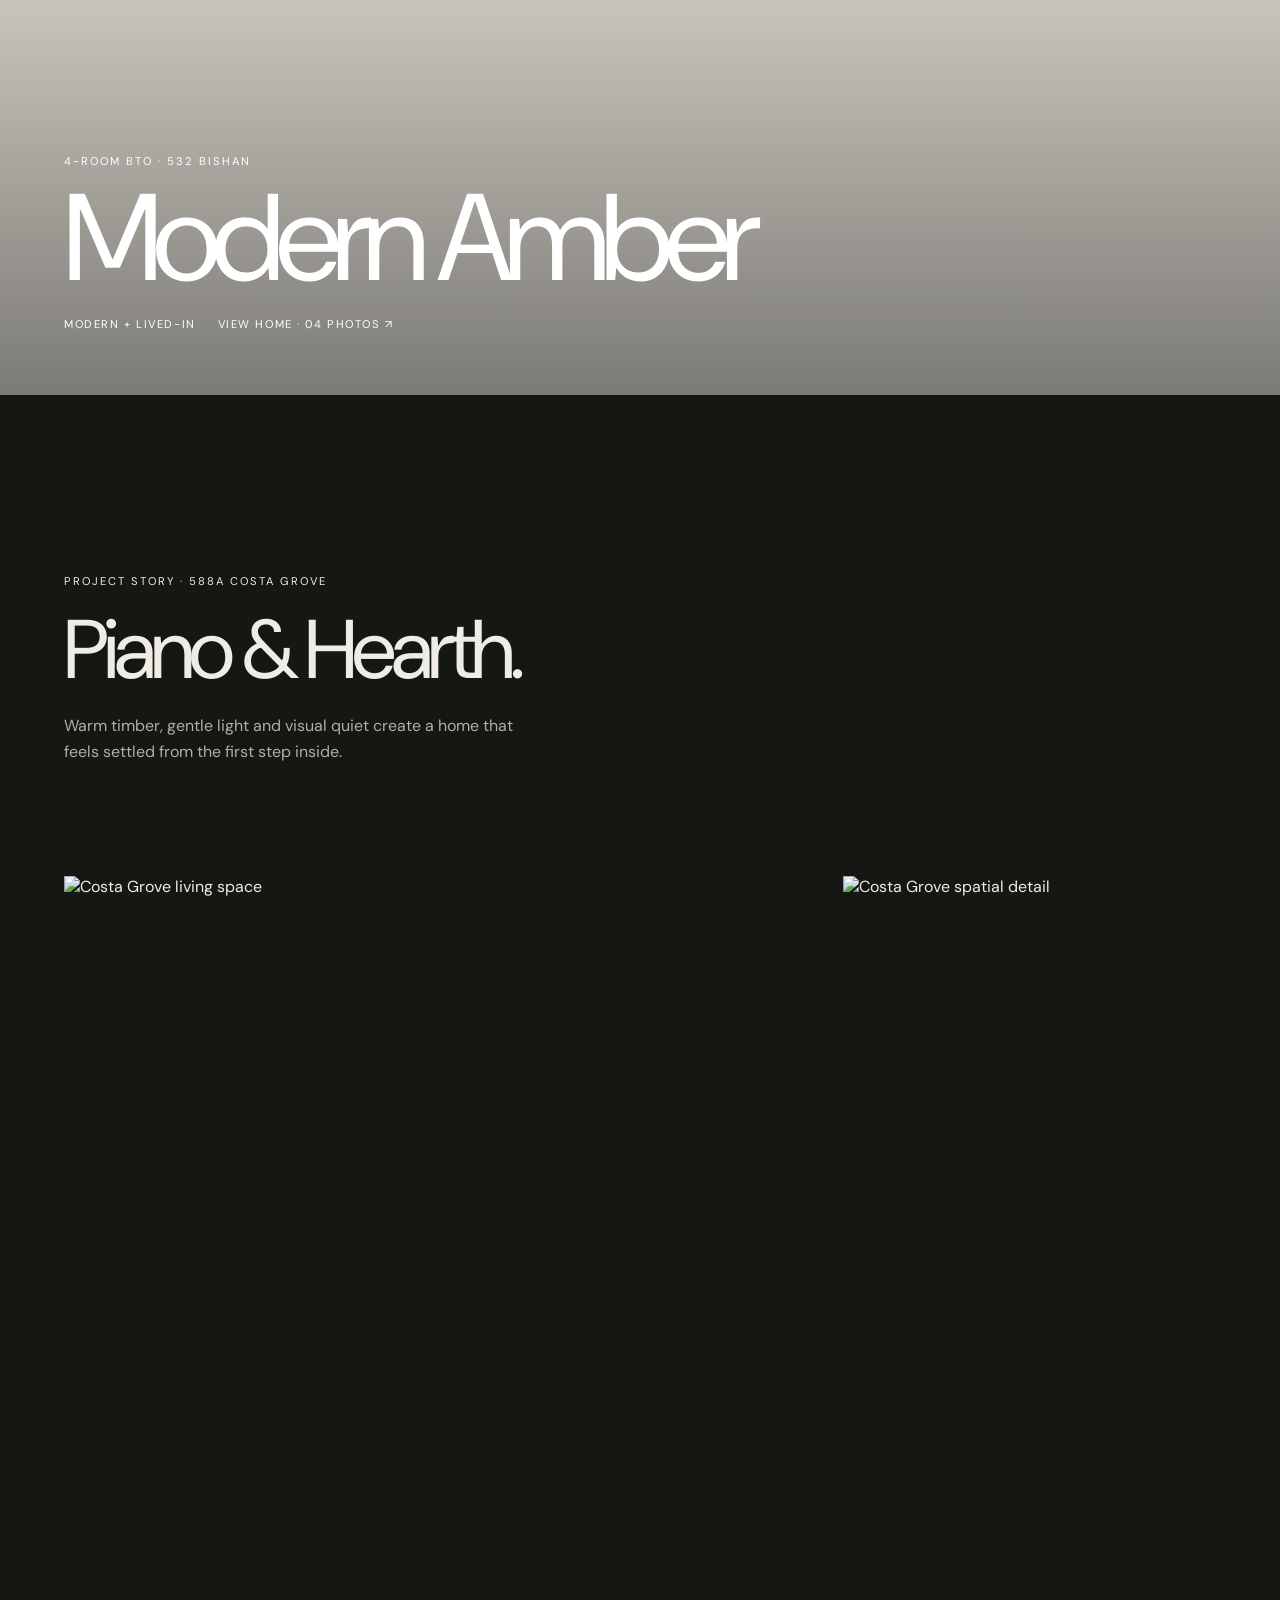
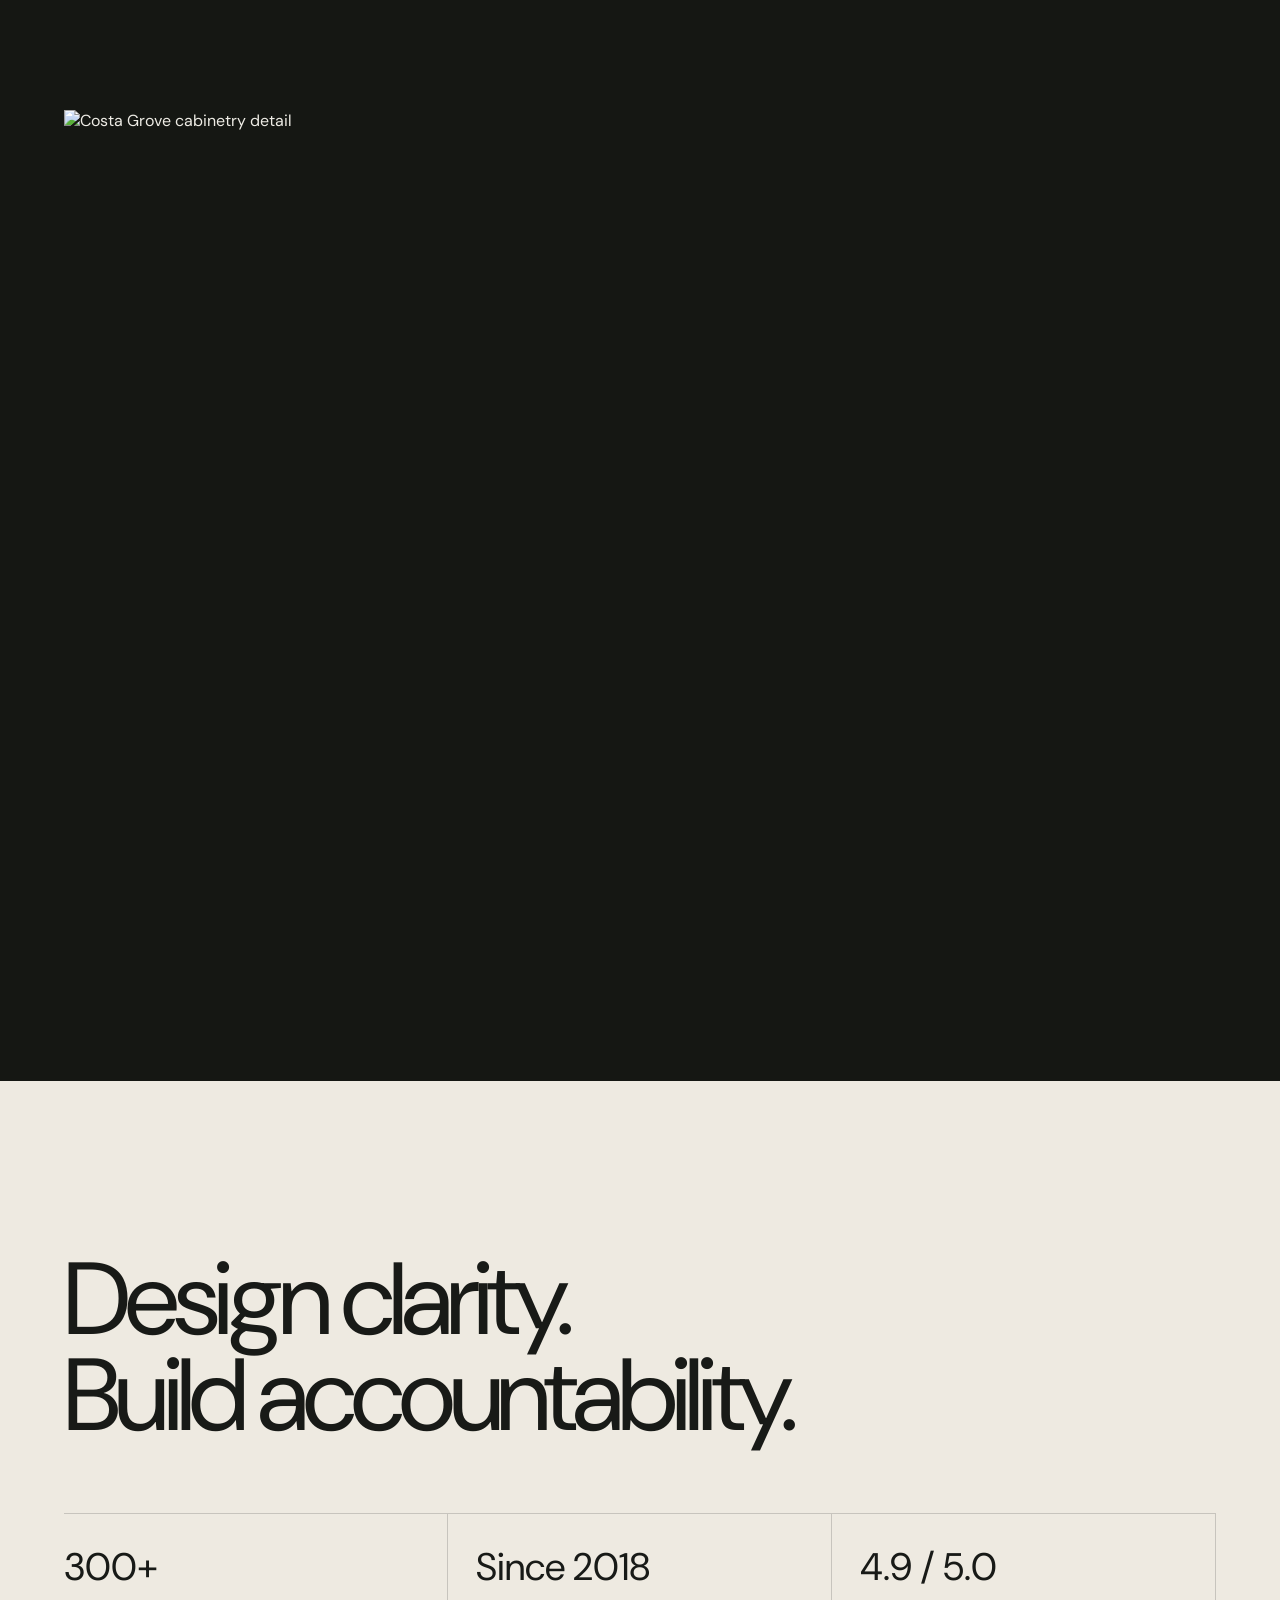
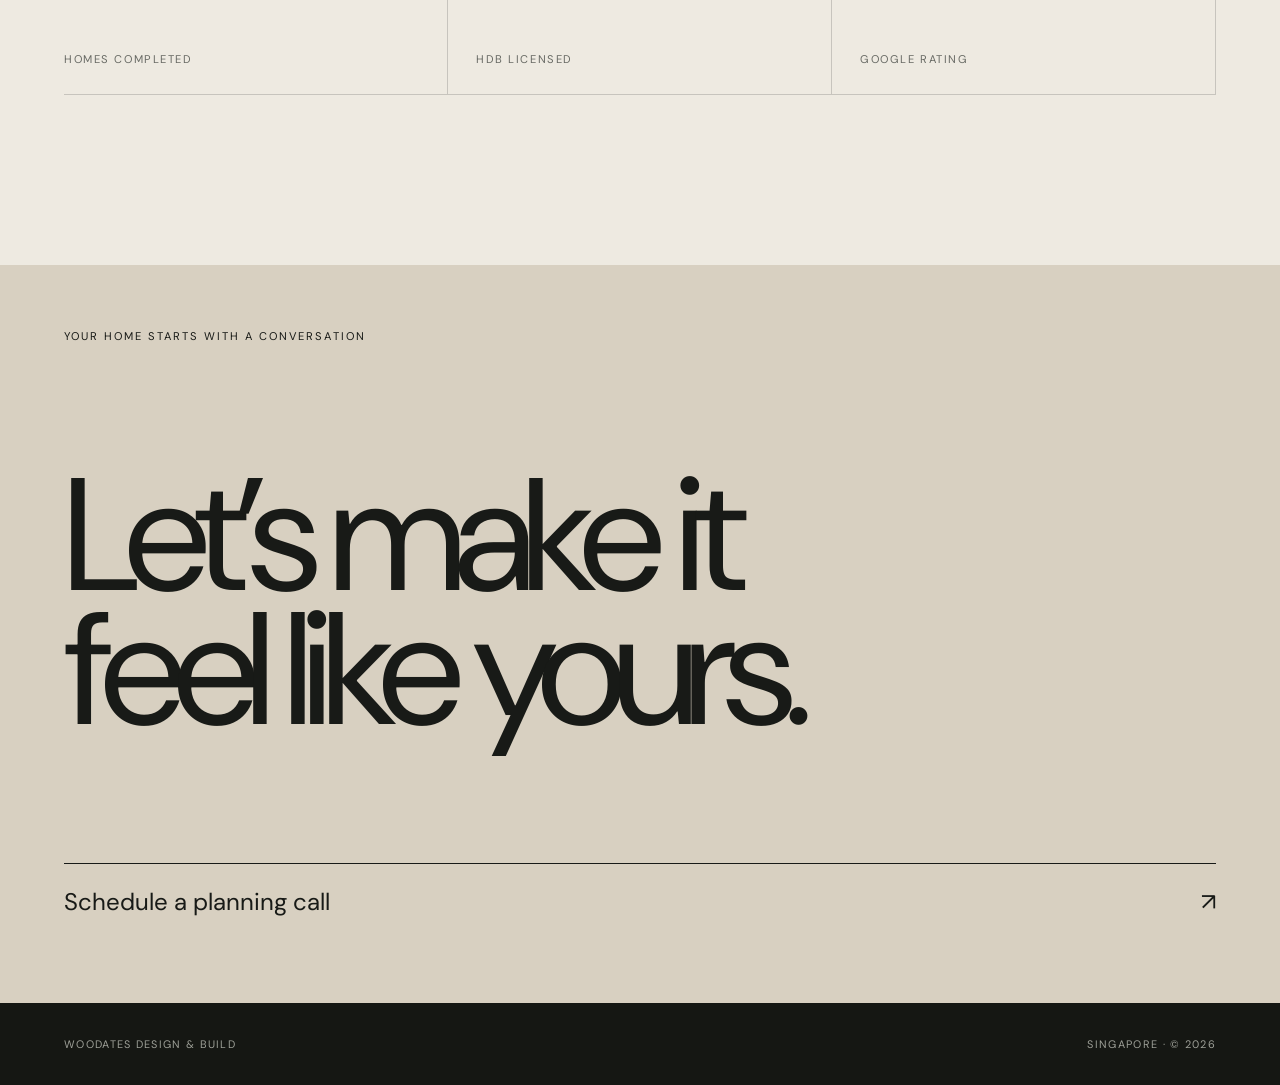
==== commit 0cffcafa: "Improve WhatsApp widget on mobile" ====
--- a/index.html
+++ b/index.html
@@ -26,8 +26,12 @@
     @media(min-width:760px){.hero h1{font-size:clamp(4.5rem,7.5vw,6.75rem);max-width:900px}.project h2{font-size:clamp(2.8rem,10vw,7.7rem);letter-spacing:-.065em;max-width:950px}.mobile-break{display:none}.sequence-head h2{font-size:clamp(4rem,6.5vw,6rem)}.manifesto{grid-template-columns:1.35fr .65fr;align-items:end}.sequence-grid{grid-template-columns:1.35fr .65fr;gap:4px;padding:0 var(--pad)}.sequence-grid img{height:78vh}.sequence-grid img:nth-child(3){grid-column:1/-1;height:88vh;margin-top:clamp(70px,10vw,140px)}.facts{grid-template-columns:repeat(3,1fr)}.fact{display:block;border-right:1px solid var(--line);padding:28px}.fact:first-child{padding-left:0}.fact span{display:block}.fact span:last-child{text-align:left;margin-top:60px}.project{min-height:100vh}}
     @media(prefers-reduced-motion:reduce){html{scroll-behavior:auto}.reveal{opacity:1;transform:none}.project>img{transition:none}}
   </style>
+  <link href="whatsapp-widget.css" rel="stylesheet">
 </head>
 <body>
+<a class="whatsapp-widget" href="https://wa.me/6598181786" target="_blank" rel="noopener" aria-label="Chat with Woodates on WhatsApp">
+  <svg viewBox="0 0 32 32" aria-hidden="true"><path d="M16.04 3A12.9 12.9 0 0 0 5.1 22.75L3 29l6.45-2.07A12.95 12.95 0 1 0 16.04 3Zm0 2.18a10.76 10.76 0 1 1-5.49 20.02l-.76-.45-3.73 1.2 1.22-3.62-.5-.79A10.75 10.75 0 0 1 16.04 5.18Zm-4.59 4.76c-.21 0-.55.08-.84.4-.29.31-1.1 1.07-1.1 2.62s1.13 3.04 1.29 3.25c.15.21 2.22 3.39 5.38 4.75.75.32 1.34.52 1.8.66.76.24 1.44.21 1.98.13.61-.09 1.87-.77 2.14-1.51.26-.74.26-1.38.18-1.51-.08-.13-.29-.21-.6-.37-.32-.16-1.87-.92-2.16-1.03-.29-.1-.5-.16-.71.16-.21.31-.81 1.03-1 1.24-.18.21-.36.24-.68.08-.31-.16-1.33-.49-2.54-1.57a9.49 9.49 0 0 1-1.76-2.18c-.18-.32-.02-.49.14-.64.14-.14.31-.37.47-.55.16-.19.21-.32.31-.53.11-.21.06-.4-.02-.56-.08-.15-.71-1.71-.98-2.34-.25-.62-.52-.54-.71-.55h-.6Z"/></svg>
+</a>
   <header class="header"><a class="brand" href="#top">Woodates</a><button class="menu-btn" aria-label="Open menu" aria-expanded="false"><span></span></button></header>
   <aside class="menu" aria-hidden="true"><nav class="site-links"><a href="index.html">Home</a><a href="portfolio-immersive.html">Projects</a><details class="nav-group"><summary>Start Here</summary><div class="nav-sub"><a href="3-room-immersive.html">3-room package</a><a href="4-room-immersive.html">4-room package</a><a href="5-room-immersive.html">5-room package</a></div></details><a href="about-immersive.html">About Us</a><a href="contact-immersive.html">Contact Us</a></nav><small>Interior design + build · Singapore</small></aside>
   <main id="top">
--- a/whatsapp-widget.css
+++ b/whatsapp-widget.css
@@ -0,0 +1,55 @@
+.whatsapp-widget {
+  position: fixed;
+  right: max(20px, calc(16px + env(safe-area-inset-right)));
+  bottom: max(20px, calc(16px + env(safe-area-inset-bottom)));
+  z-index: 100;
+  display: grid;
+  width: 58px;
+  height: 58px;
+  place-items: center;
+  color: #fff;
+  background: #25d366;
+  border-radius: 50%;
+  box-shadow: 0 6px 24px rgba(0, 0, 0, .28);
+  -webkit-tap-highlight-color: transparent;
+  touch-action: manipulation;
+  transition: transform .2s ease, background-color .2s ease, box-shadow .2s ease;
+}
+
+@media (hover: hover) and (pointer: fine) {
+  .whatsapp-widget:hover {
+    color: #fff;
+    background: #20bd5a;
+    box-shadow: 0 8px 28px rgba(0, 0, 0, .34);
+    transform: translateY(-2px) scale(1.04);
+  }
+}
+
+.whatsapp-widget:focus-visible {
+  outline: 3px solid #fff;
+  outline-offset: 3px;
+}
+
+.whatsapp-widget svg {
+  width: 31px;
+  height: 31px;
+  fill: currentColor;
+}
+
+@media (max-width: 480px) {
+  .whatsapp-widget {
+    right: max(14px, calc(10px + env(safe-area-inset-right)));
+    bottom: max(14px, calc(10px + env(safe-area-inset-bottom)));
+    width: 52px;
+    height: 52px;
+  }
+
+  .whatsapp-widget svg {
+    width: 28px;
+    height: 28px;
+  }
+}
+
+@media (prefers-reduced-motion: reduce) {
+  .whatsapp-widget { transition: none; }
+}
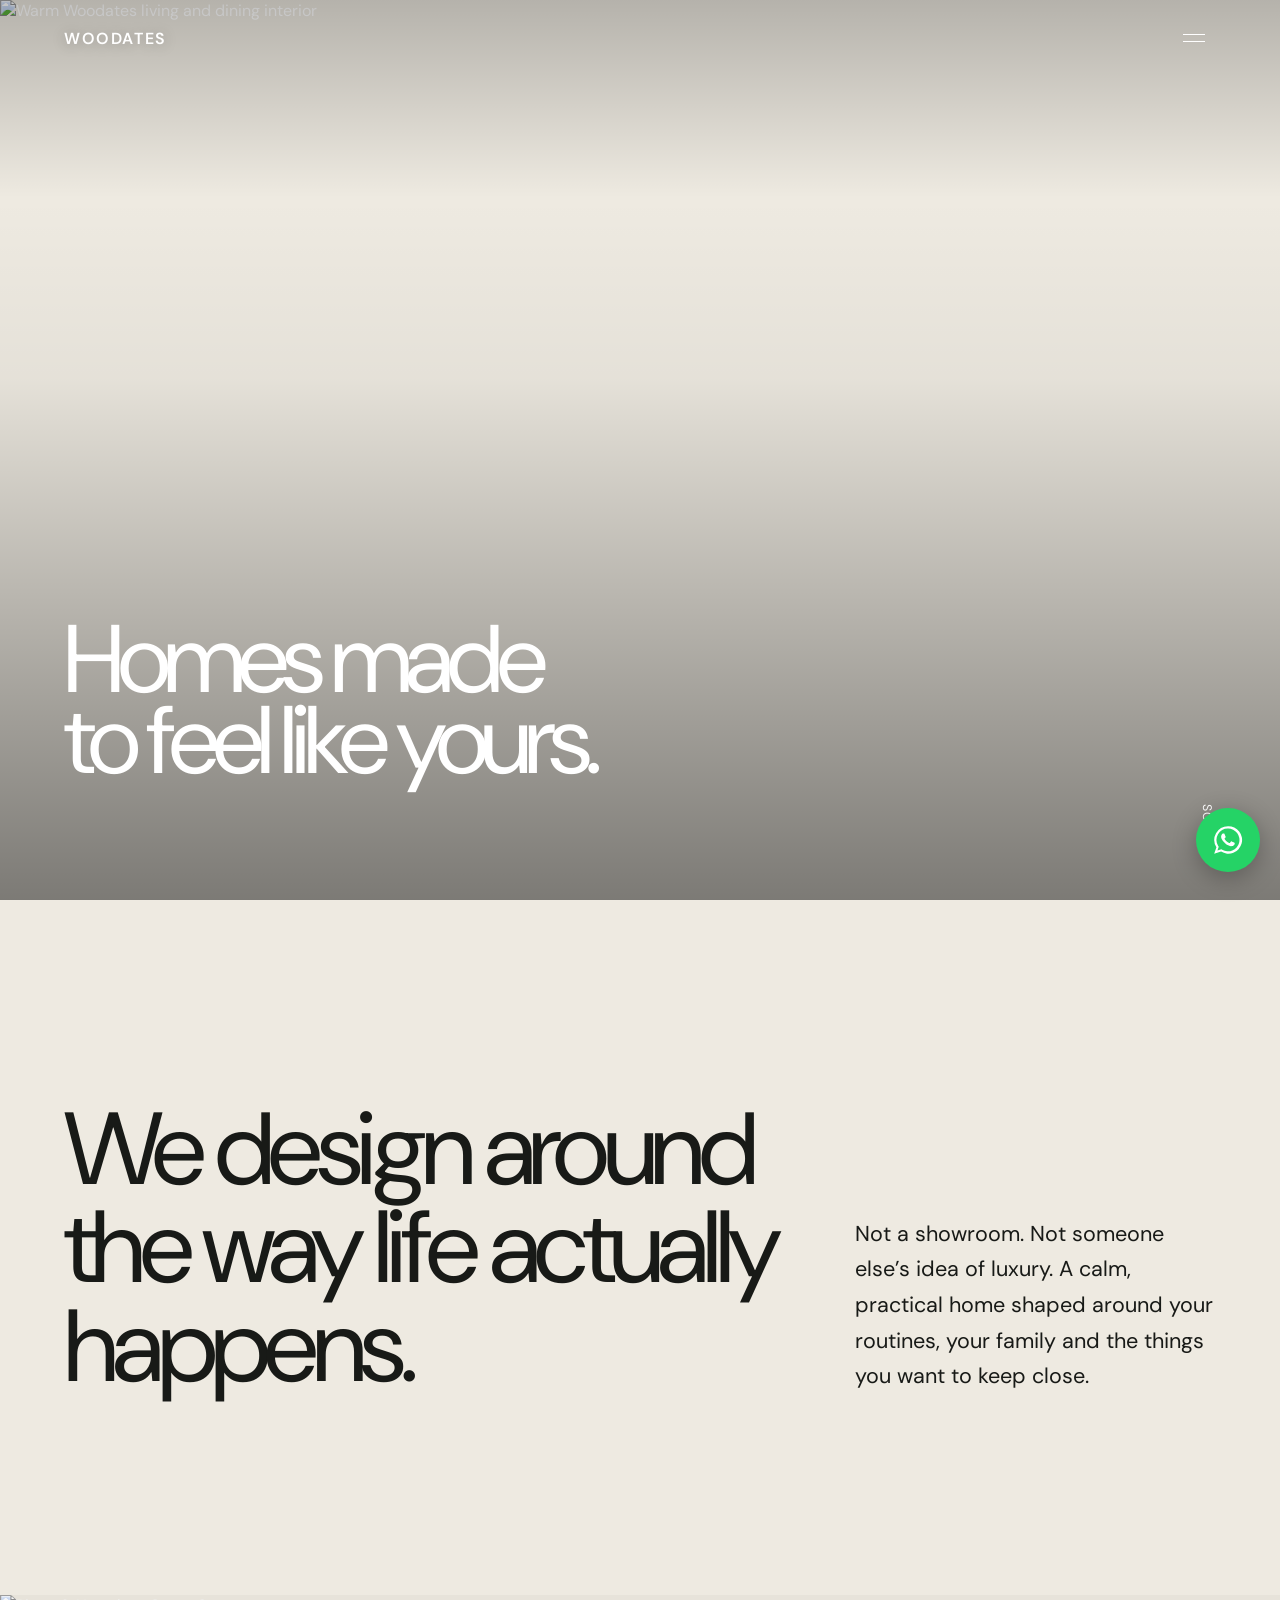
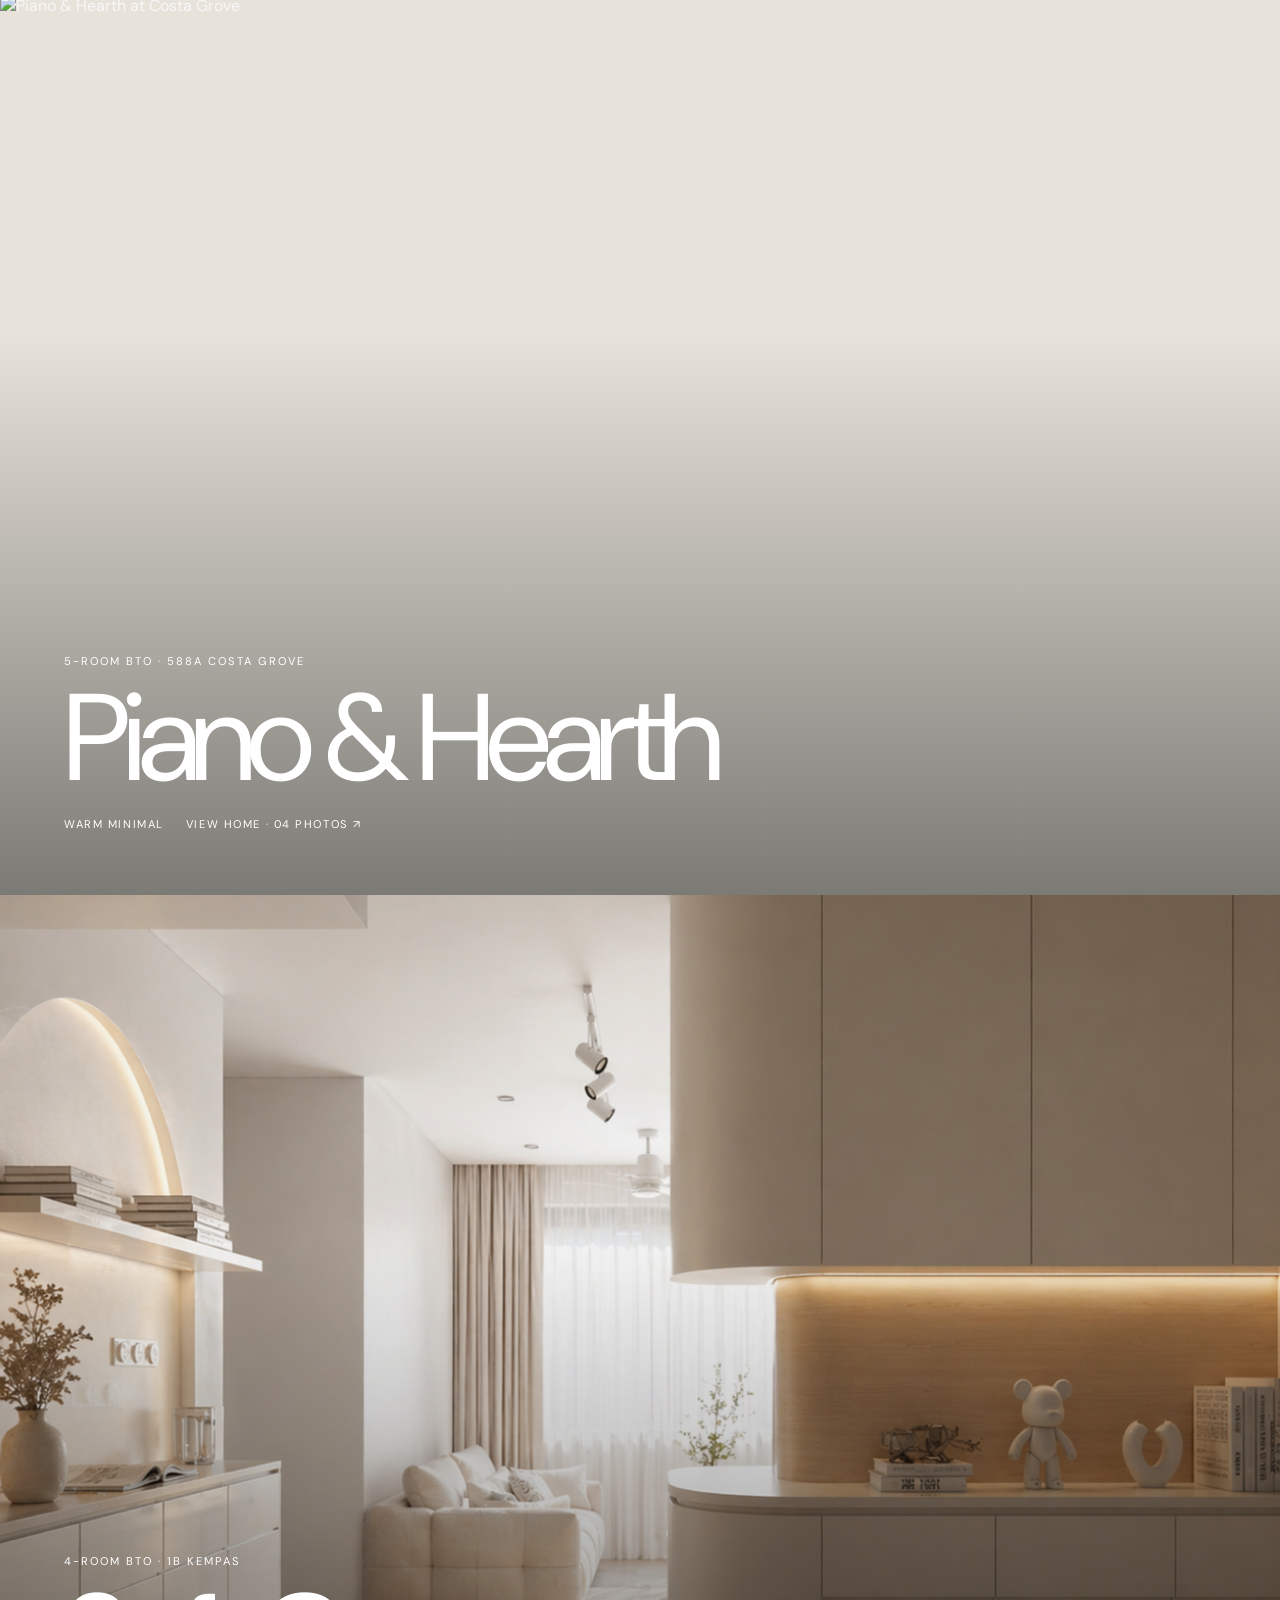
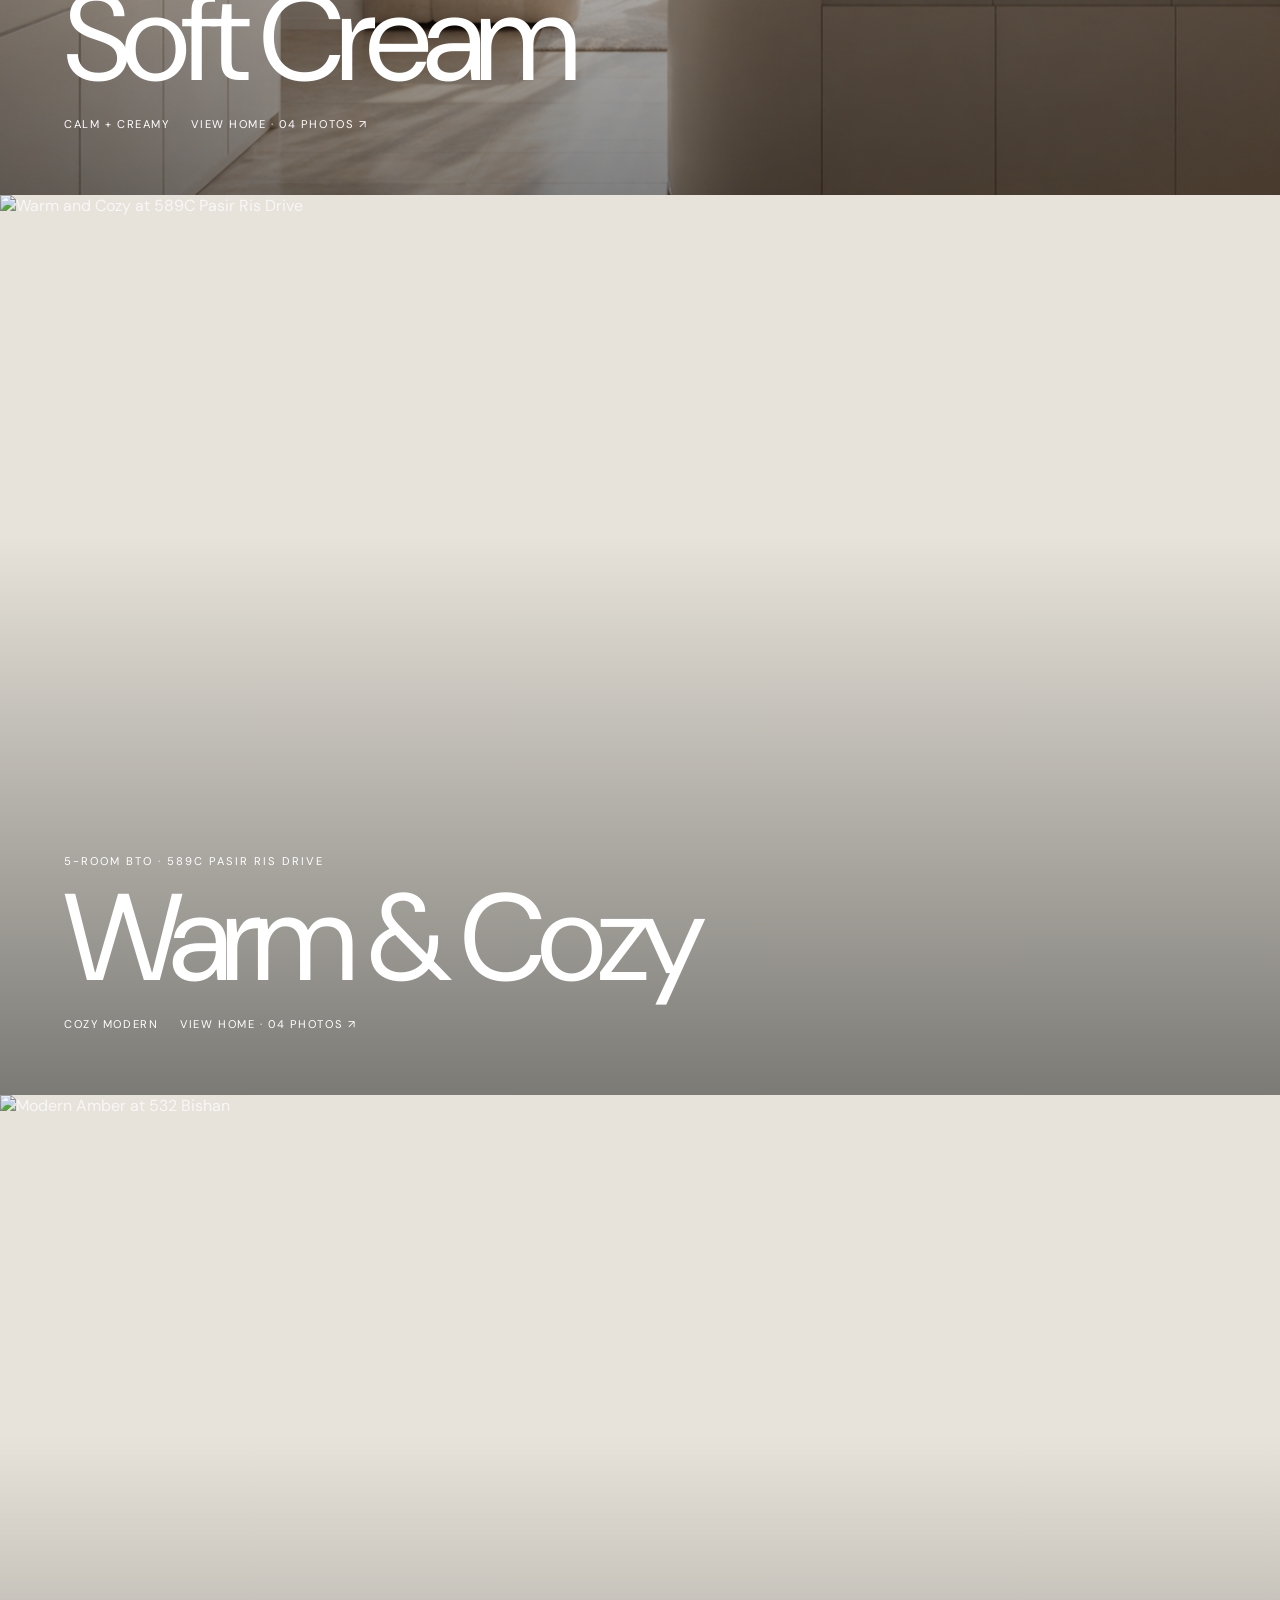
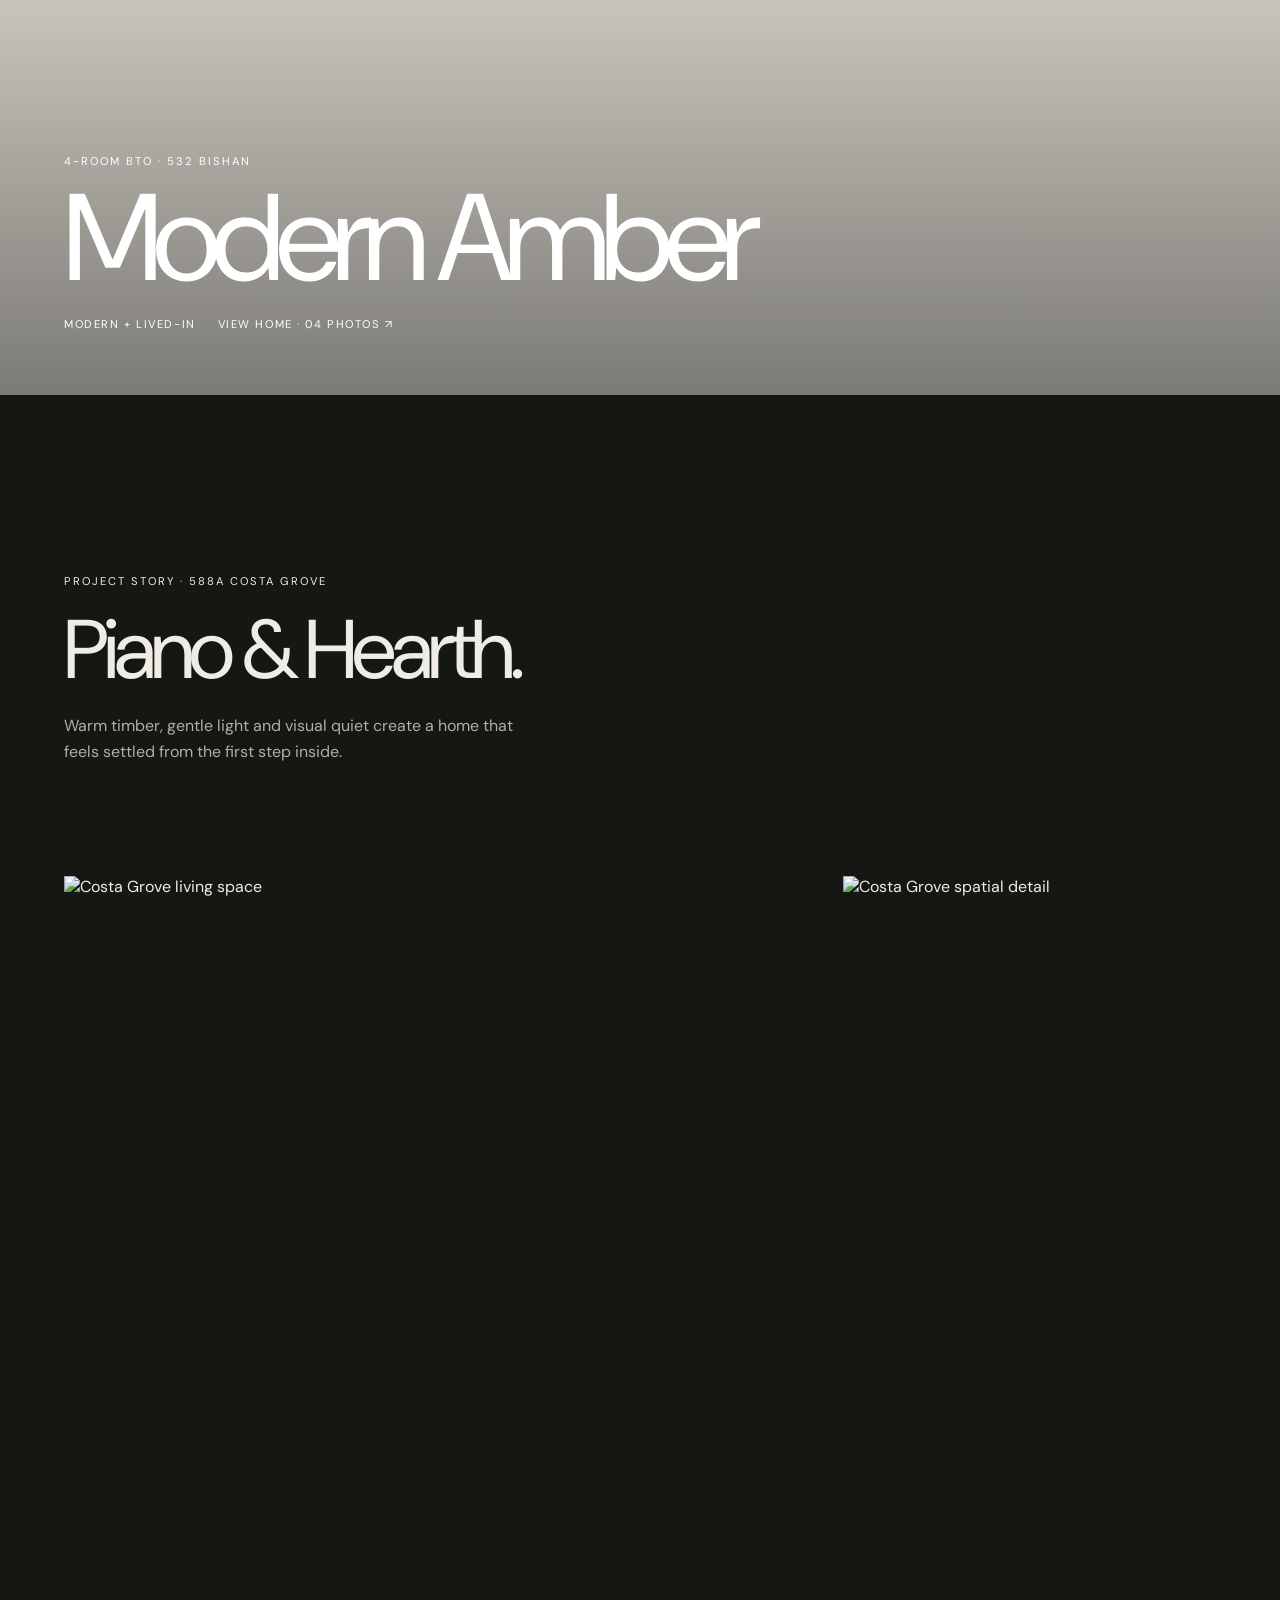
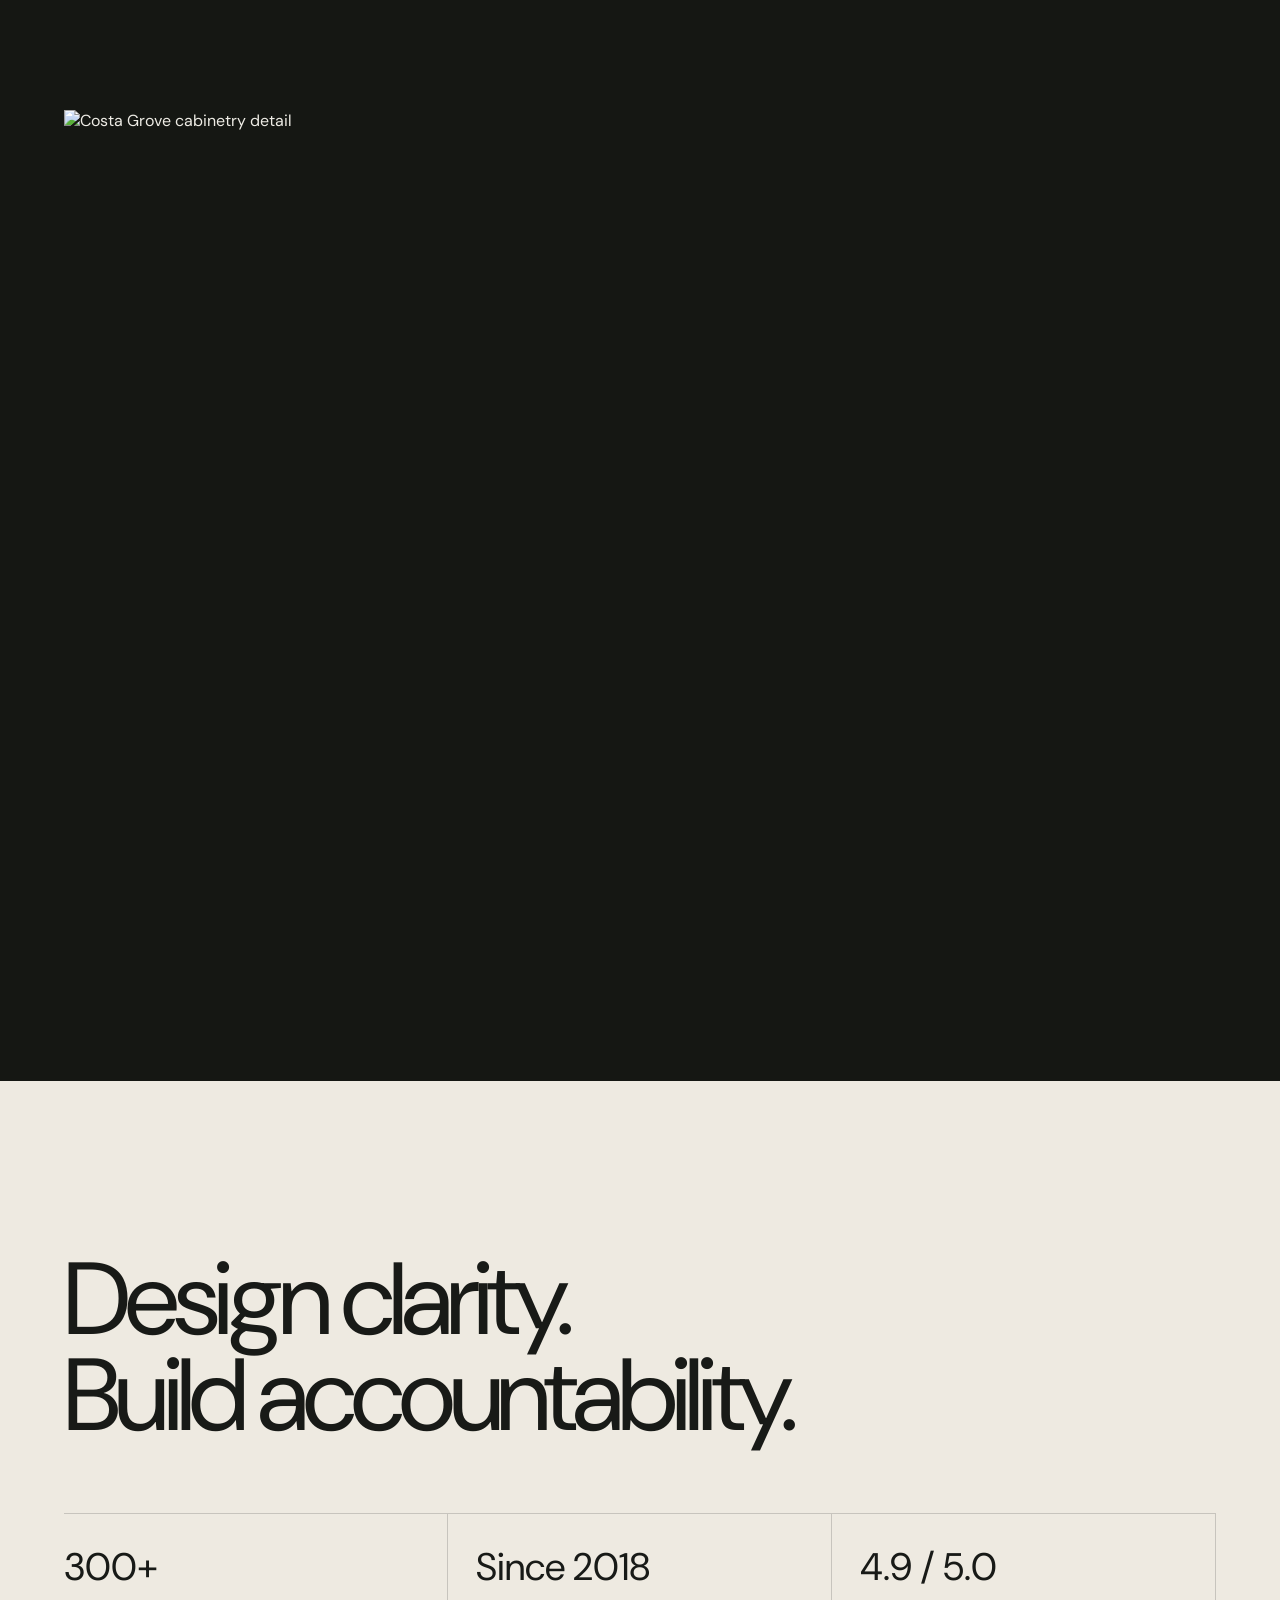
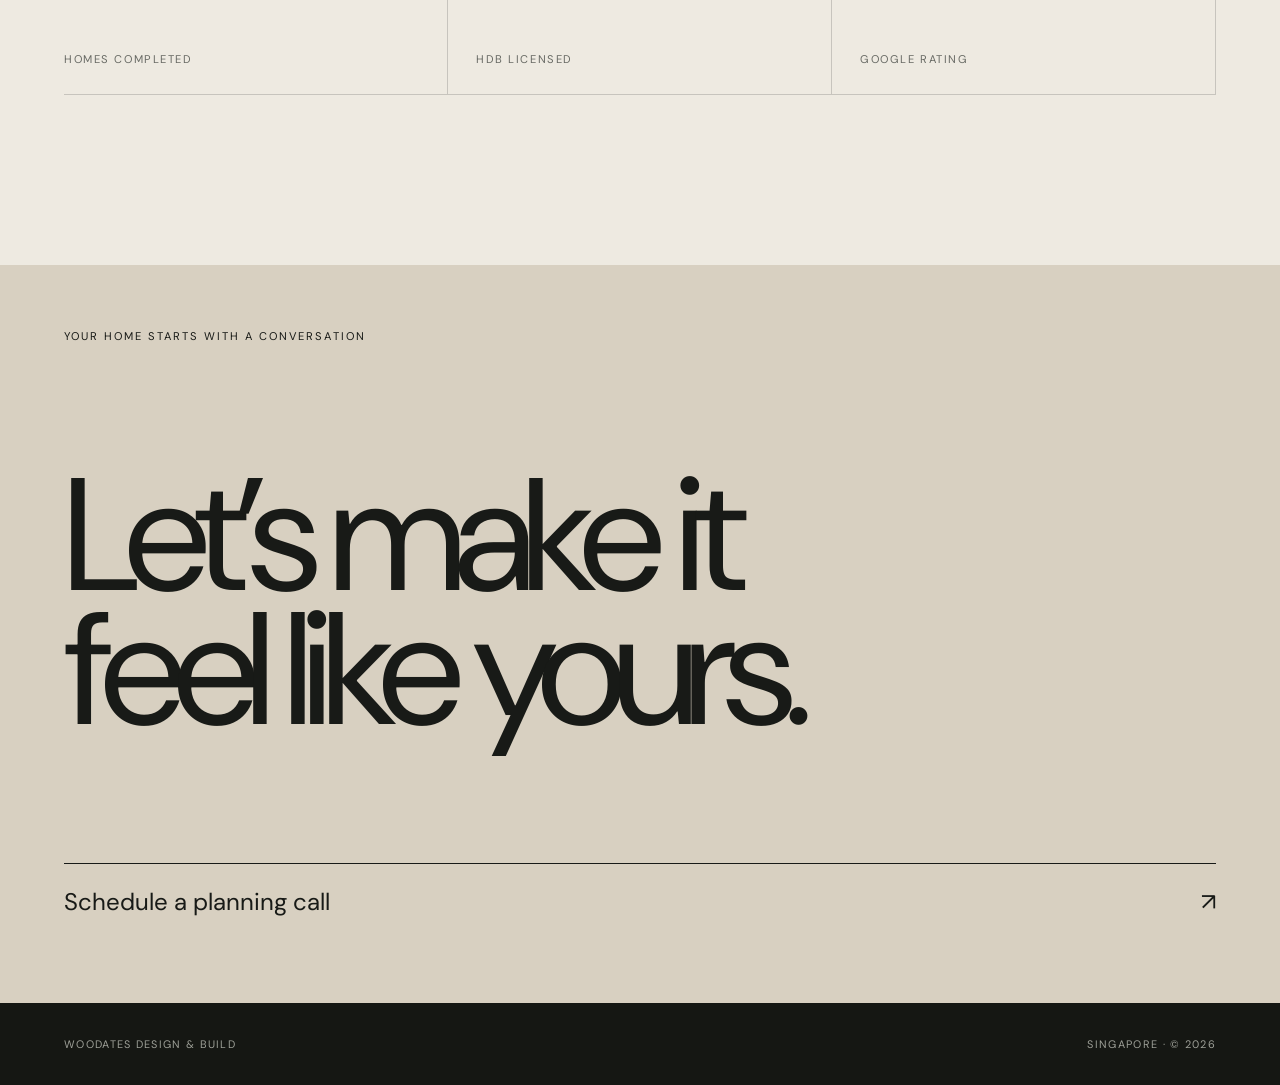
==== commit 4cd841b4: "Update WhatsApp contact widget" ====
--- a/index.html
+++ b/index.html
@@ -26,10 +26,10 @@
     @media(min-width:760px){.hero h1{font-size:clamp(4.5rem,7.5vw,6.75rem);max-width:900px}.project h2{font-size:clamp(2.8rem,10vw,7.7rem);letter-spacing:-.065em;max-width:950px}.mobile-break{display:none}.sequence-head h2{font-size:clamp(4rem,6.5vw,6rem)}.manifesto{grid-template-columns:1.35fr .65fr;align-items:end}.sequence-grid{grid-template-columns:1.35fr .65fr;gap:4px;padding:0 var(--pad)}.sequence-grid img{height:78vh}.sequence-grid img:nth-child(3){grid-column:1/-1;height:88vh;margin-top:clamp(70px,10vw,140px)}.facts{grid-template-columns:repeat(3,1fr)}.fact{display:block;border-right:1px solid var(--line);padding:28px}.fact:first-child{padding-left:0}.fact span{display:block}.fact span:last-child{text-align:left;margin-top:60px}.project{min-height:100vh}}
     @media(prefers-reduced-motion:reduce){html{scroll-behavior:auto}.reveal{opacity:1;transform:none}.project>img{transition:none}}
   </style>
-  <link href="whatsapp-widget.css" rel="stylesheet">
+  <link href="whatsapp-widget.css?v=20260810-2" rel="stylesheet">
 </head>
 <body>
-<a class="whatsapp-widget" href="https://wa.me/6598181786" target="_blank" rel="noopener" aria-label="Chat with Woodates on WhatsApp">
+<a class="whatsapp-widget" href="https://wa.me/6589788101" target="_blank" rel="noopener" aria-label="Chat with Woodates on WhatsApp">
   <svg viewBox="0 0 32 32" aria-hidden="true"><path d="M16.04 3A12.9 12.9 0 0 0 5.1 22.75L3 29l6.45-2.07A12.95 12.95 0 1 0 16.04 3Zm0 2.18a10.76 10.76 0 1 1-5.49 20.02l-.76-.45-3.73 1.2 1.22-3.62-.5-.79A10.75 10.75 0 0 1 16.04 5.18Zm-4.59 4.76c-.21 0-.55.08-.84.4-.29.31-1.1 1.07-1.1 2.62s1.13 3.04 1.29 3.25c.15.21 2.22 3.39 5.38 4.75.75.32 1.34.52 1.8.66.76.24 1.44.21 1.98.13.61-.09 1.87-.77 2.14-1.51.26-.74.26-1.38.18-1.51-.08-.13-.29-.21-.6-.37-.32-.16-1.87-.92-2.16-1.03-.29-.1-.5-.16-.71.16-.21.31-.81 1.03-1 1.24-.18.21-.36.24-.68.08-.31-.16-1.33-.49-2.54-1.57a9.49 9.49 0 0 1-1.76-2.18c-.18-.32-.02-.49.14-.64.14-.14.31-.37.47-.55.16-.19.21-.32.31-.53.11-.21.06-.4-.02-.56-.08-.15-.71-1.71-.98-2.34-.25-.62-.52-.54-.71-.55h-.6Z"/></svg>
 </a>
   <header class="header"><a class="brand" href="#top">Woodates</a><button class="menu-btn" aria-label="Open menu" aria-expanded="false"><span></span></button></header>
@@ -48,7 +48,7 @@
     </section>
     <section class="sequence" id="quiet-family-home"><div class="sequence-head"><span class="eyebrow">Project story · 588A Costa Grove</span><h2 class="reveal">Piano & Hearth.</h2><p class="reveal">Warm timber, gentle light and visual quiet create a home that feels settled from the first step inside.</p></div><div class="sequence-grid"><img src="5-room-BTO-package-images/588A-Costa-Grove-warm-minimalist/588A-Costa-Grove-warm-minimalist-2.png" alt="Costa Grove living space"><img src="5-room-BTO-package-images/588A-Costa-Grove-warm-minimalist/588A-Costa-Grove-warm-minimalist-4.png" alt="Costa Grove spatial detail"><img src="5-room-BTO-package-images/588A-Costa-Grove-warm-minimalist/588A-Costa-Grove-warm-minimalist-3.png" alt="Costa Grove cabinetry detail"></div></section>
     <section class="trust" id="about"><h2 class="reveal">Design clarity.<br>Build accountability.</h2><div class="facts"><div class="fact"><span>300+</span><span>Homes completed</span></div><div class="fact"><span>Since 2018</span><span>HDB licensed</span></div><div class="fact"><span>4.9 / 5.0</span><span>Google rating</span></div></div></section>
-    <section class="cta" id="contact"><span class="eyebrow">Your home starts with a conversation</span><h2 class="reveal">Let’s make it<br>feel like yours.</h2><a class="cta-link" href="https://wa.me/message/BKNNSDC54PN6L1" target="_blank" rel="noopener"><span>Schedule a planning call</span><span>↗</span></a></section>
+    <section class="cta" id="contact"><span class="eyebrow">Your home starts with a conversation</span><h2 class="reveal">Let’s make it<br>feel like yours.</h2><a class="cta-link" href="https://wa.me/6589788101" target="_blank" rel="noopener"><span>Schedule a planning call</span><span>↗</span></a></section>
   </main>
   <footer><span>Woodates Design &amp; Build</span><span>Singapore · © 2026</span></footer>
   <script>
--- a/whatsapp-widget.css
+++ b/whatsapp-widget.css
@@ -1,12 +1,15 @@
 .whatsapp-widget {
   position: fixed;
   right: max(20px, calc(16px + env(safe-area-inset-right)));
-  bottom: max(20px, calc(16px + env(safe-area-inset-bottom)));
-  z-index: 100;
+  bottom: max(28px, calc(20px + env(safe-area-inset-bottom)));
+  z-index: 2147483647;
   display: grid;
-  width: 58px;
-  height: 58px;
+  width: 64px;
+  height: 64px;
   place-items: center;
+  visibility: visible;
+  opacity: 1;
+  pointer-events: auto;
   color: #fff;
   background: #25d366;
   border-radius: 50%;
@@ -31,22 +34,22 @@
 }
 
 .whatsapp-widget svg {
-  width: 31px;
-  height: 31px;
+  width: 34px;
+  height: 34px;
   fill: currentColor;
 }
 
 @media (max-width: 480px) {
   .whatsapp-widget {
     right: max(14px, calc(10px + env(safe-area-inset-right)));
-    bottom: max(14px, calc(10px + env(safe-area-inset-bottom)));
-    width: 52px;
-    height: 52px;
+    bottom: max(36px, calc(28px + env(safe-area-inset-bottom)));
+    width: 60px;
+    height: 60px;
   }
 
   .whatsapp-widget svg {
-    width: 28px;
-    height: 28px;
+    width: 32px;
+    height: 32px;
   }
 }
 
